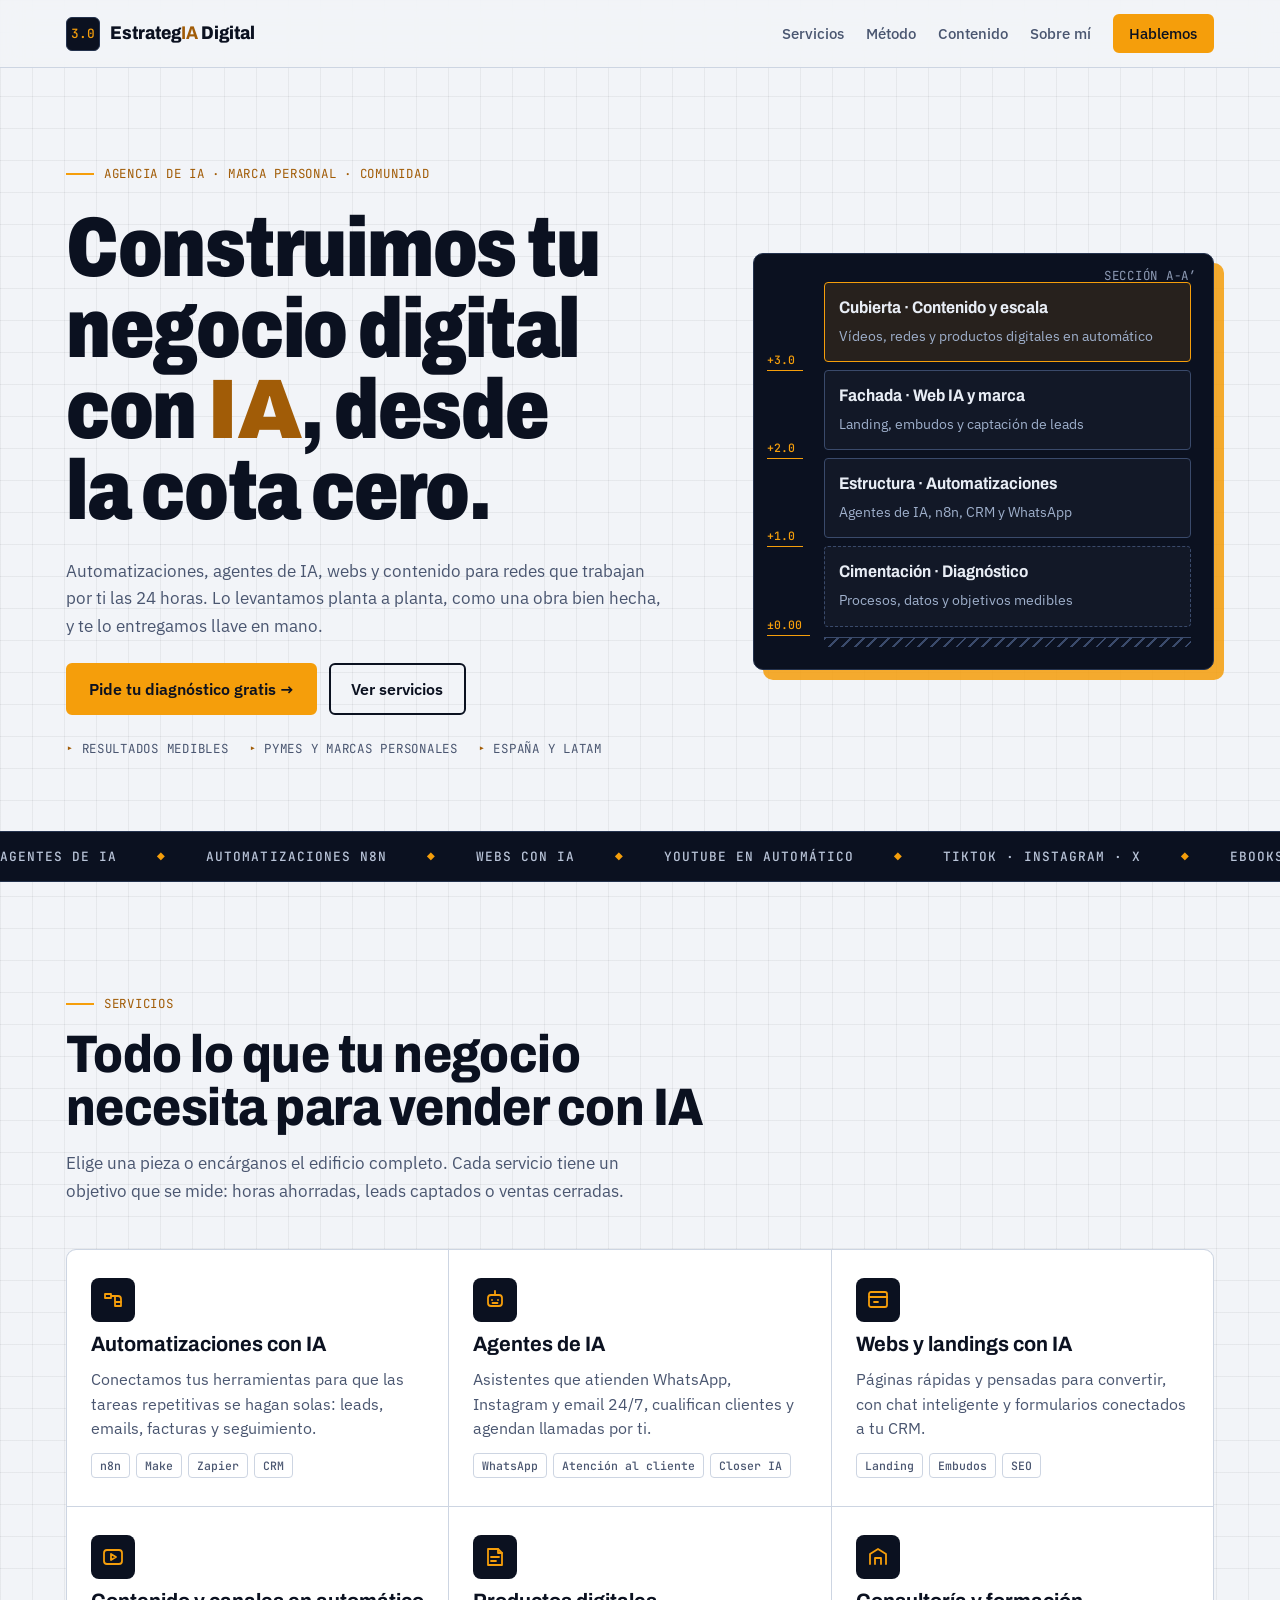
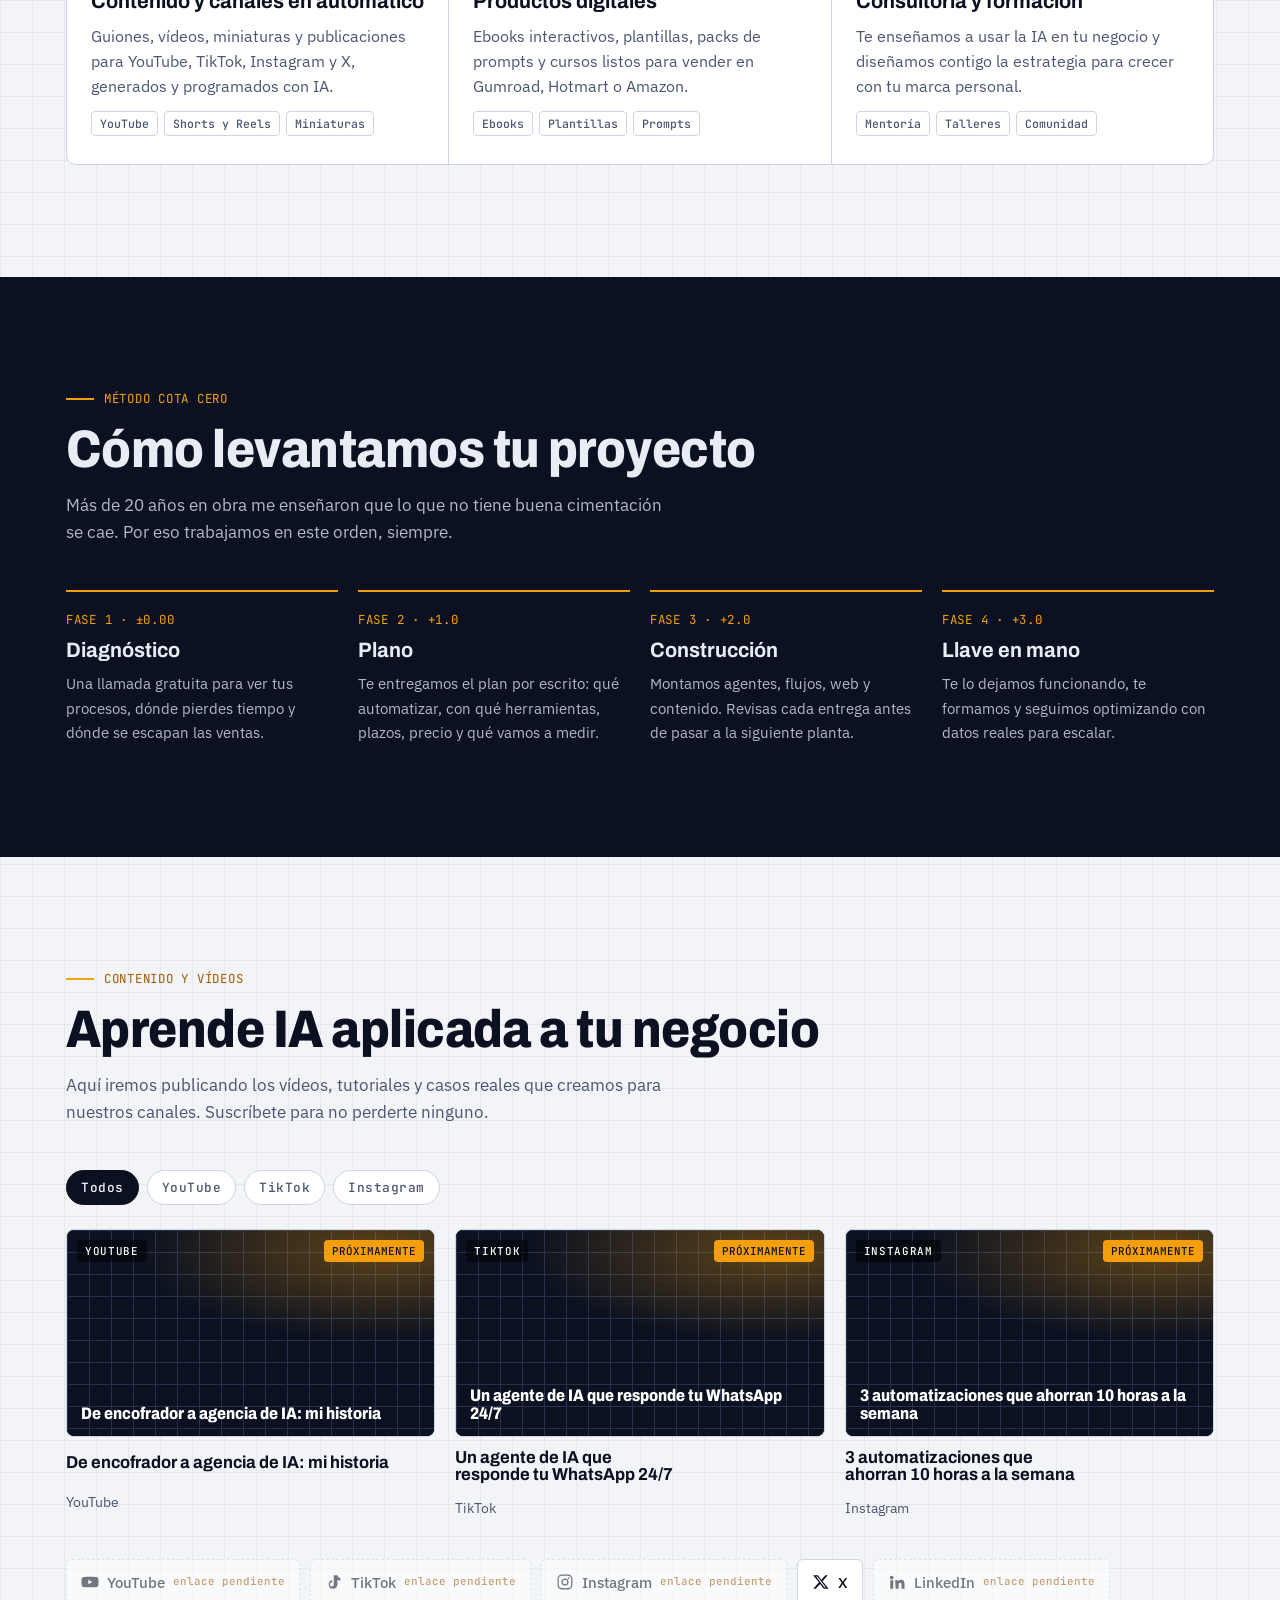
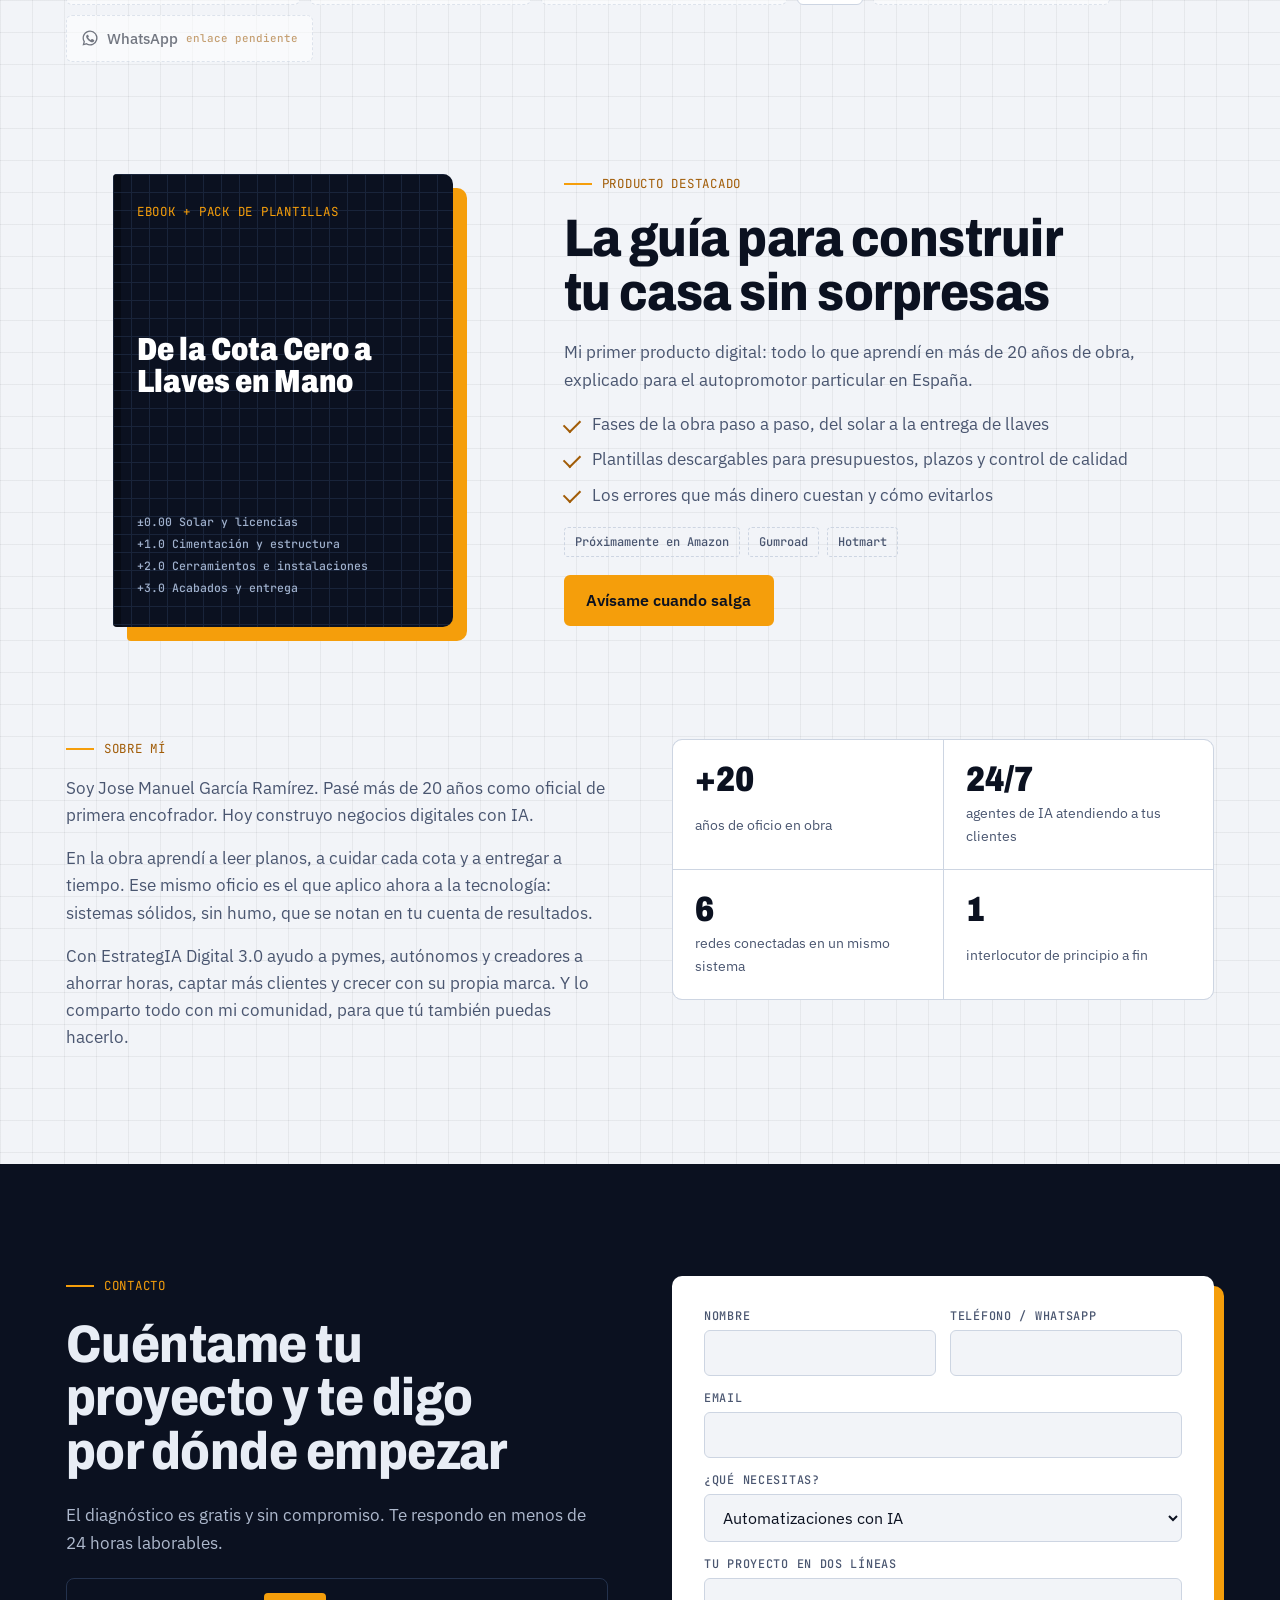
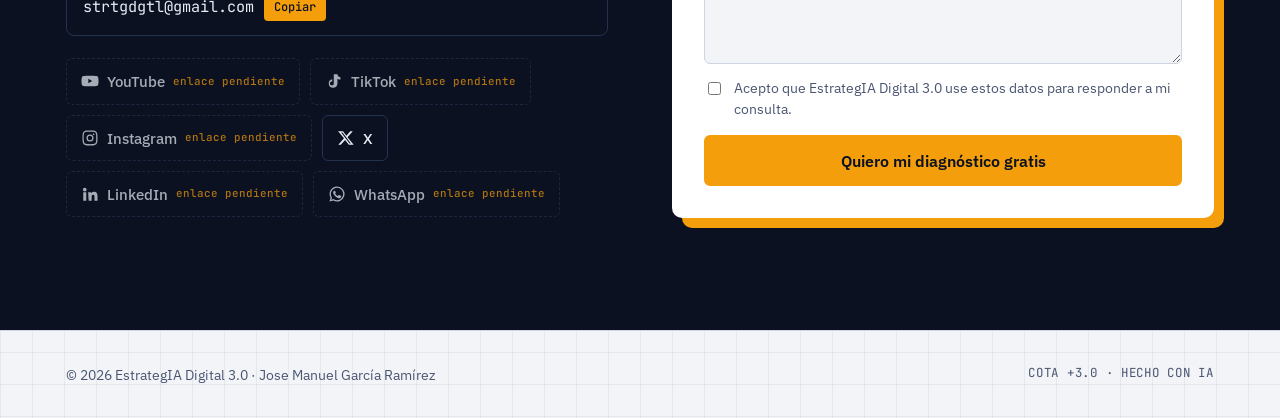
==== web/index.html @ 1a791ef5 "Landing pública de EstrategIA Digital 3.0 en web/ Sitio estático con servicios, método, vídeos (desd" ====
<!doctype html>
<html lang="es">
<head>
<meta charset="utf-8">
<meta name="viewport" content="width=device-width, initial-scale=1, viewport-fit=cover">
<title>EstrategIA Digital 3.0</title>
<meta name="claude:viewport-fit-sides" content="cover">
<meta name="description" content="Agencia de IA de Jose Manuel García Ramírez: automatizaciones, agentes de IA, webs, contenido para redes y productos digitales para pymes y marcas personales.">
<meta property="og:title" content="EstrategIA Digital 3.0 · Agencia de IA">
<meta property="og:description" content="Construimos tu negocio digital con IA, desde la cota cero hasta llave en mano.">
<meta property="og:type" content="website">
<link rel="preconnect" href="https://fonts.googleapis.com">
<link rel="preconnect" href="https://fonts.gstatic.com" crossorigin>
<link rel="stylesheet" href="https://fonts.googleapis.com/css2?family=Archivo:wdth,wght@62..125,400..900&family=IBM+Plex+Sans:wght@400;500;600&family=JetBrains+Mono:wght@400;500&display=swap">
<style>
/* Layout: plano técnico de obra. Cada sección es una planta del edificio digital, con cotas (±0.00 → +3.0) como hilo conductor. */
:root{
  --paper:#F2F4F8; --panel:#FFFFFF; --ink:#0B1120; --muted:#4A5670; --line:#CDD5E2;
  --grid:rgba(11,17,32,.055); --accent:#F59E0B; --accent-text:#A15C07; --on-accent:#0B1120;
  --navy:#0B1120; --on-navy:#E8EDF5; --navy-line:#24324D;
  --f-display:"Archivo","Arial Narrow",system-ui,sans-serif;
  --f-body:"IBM Plex Sans",system-ui,-apple-system,"Segoe UI",sans-serif;
  --f-mono:"JetBrains Mono",ui-monospace,"SFMono-Regular",Menlo,monospace;
  --gutter:max(16px, env(safe-area-inset-left, 0px));
  --gutter-r:max(16px, env(safe-area-inset-right, 0px));
}
@media (prefers-color-scheme: dark){:root:not([data-theme="light"]){
  --paper:#0B1120; --panel:#111A2E; --ink:#E8EDF5; --muted:#9AA6BC; --line:#22304A;
  --grid:rgba(232,237,245,.045); --accent:#F5A524; --accent-text:#FBBF24; --on-accent:#0B1120;
  --navy:#060A14; --on-navy:#E8EDF5; --navy-line:#1C2740; color-scheme:dark;
}}
:root[data-theme="dark"]{
  --paper:#0B1120; --panel:#111A2E; --ink:#E8EDF5; --muted:#9AA6BC; --line:#22304A;
  --grid:rgba(232,237,245,.045); --accent:#F5A524; --accent-text:#FBBF24; --on-accent:#0B1120;
  --navy:#060A14; --on-navy:#E8EDF5; --navy-line:#1C2740; color-scheme:dark;
}
*{box-sizing:border-box}
html{scroll-behavior:smooth}
body{margin:0;background:var(--paper);color:var(--ink);font:400 17px/1.6 var(--f-body);
  background-image:linear-gradient(var(--grid) 1px,transparent 1px),linear-gradient(90deg,var(--grid) 1px,transparent 1px);
  background-size:32px 32px;-webkit-font-smoothing:antialiased}
body::before{content:"";position:fixed;inset:0 0 auto;height:env(safe-area-inset-top,0px);z-index:60;background:var(--paper)}
a{color:inherit}
:focus-visible{outline:3px solid var(--accent);outline-offset:3px;border-radius:4px}
.wrap{max-width:1180px;margin:0 auto;padding-left:var(--gutter);padding-right:var(--gutter-r)}
.mono{font-family:var(--f-mono);font-size:.78rem;letter-spacing:.06em;text-transform:uppercase}
h1,h2,h3{font-family:var(--f-display);text-wrap:balance;margin:0;line-height:1.02}
h2{font-size:clamp(2rem,4.4vw,3.3rem);font-weight:800;font-stretch:88%;letter-spacing:-.01em}
h3{font-size:1.3rem;font-weight:700;font-stretch:95%}
p{margin:0}
.lead{color:var(--muted);max-width:60ch;font-size:1.08rem}

/* Botones */
.btn{display:inline-flex;align-items:center;gap:.6em;padding:.85em 1.3em;border-radius:6px;font:600 1rem var(--f-body);
  text-decoration:none;border:2px solid var(--ink);cursor:pointer;transition:transform .15s,box-shadow .15s;background:transparent;color:var(--ink)}
.btn:hover{transform:translate(-2px,-2px);box-shadow:4px 4px 0 var(--ink)}
.btn-primary{background:var(--accent);border-color:var(--accent);color:var(--on-accent)}
.btn-primary:hover{box-shadow:4px 4px 0 var(--ink)}

/* Cabecera */
header.top{position:sticky;top:env(safe-area-inset-top,0px);z-index:50;background:color-mix(in srgb,var(--paper) 88%,transparent);
  backdrop-filter:blur(10px);border-bottom:1px solid var(--line)}
.top .wrap{display:flex;align-items:center;justify-content:space-between;gap:16px;padding-block:14px}
.brand{display:flex;align-items:center;gap:10px;text-decoration:none;font-family:var(--f-display);font-weight:800;font-stretch:90%;font-size:1.15rem;white-space:nowrap}
.brand-mark{width:34px;height:34px;border-radius:6px;background:var(--navy);color:var(--accent);display:grid;place-items:center;font:500 .8rem var(--f-mono);border:1px solid var(--navy-line)}
.brand b{color:var(--accent-text)}
nav.menu{display:flex;gap:22px;align-items:center}
nav.menu a{text-decoration:none;font-weight:500;font-size:.95rem;color:var(--muted)}
nav.menu a:hover{color:var(--ink)}
nav.menu .btn{padding:.55em 1em;font-size:.92rem;color:var(--on-accent)}
@media (max-width:860px){nav.menu a:not(.btn){display:none}}
@media (max-width:420px){.brand span.full{display:none}}

/* Hero */
.hero{padding-block:clamp(48px,8vw,96px) clamp(40px,6vw,72px)}
.hero .wrap{display:grid;grid-template-columns:1.15fr .85fr;gap:clamp(32px,5vw,72px);align-items:center}
.hero-copy{min-width:0;display:grid;gap:24px}
.hero h1{font-size:clamp(2.6rem,6.6vw,5.4rem);font-weight:900;font-stretch:78%;letter-spacing:-.015em;line-height:.96}
.hero h1 em{font-style:normal;color:var(--accent-text);font-stretch:100%}
.hero .ctas{display:flex;flex-wrap:wrap;gap:12px}
.hero .proof{display:flex;flex-wrap:wrap;gap:8px 20px;color:var(--muted)}
.hero .proof span::before{content:"▸ ";color:var(--accent-text)}
@media (max-width:900px){.hero .wrap{grid-template-columns:1fr}}

/* Sección constructiva (visual del hero) */
.section-cut{position:relative;background:var(--navy);color:var(--on-navy);border-radius:10px;padding:28px 22px 22px 70px;
  border:1px solid var(--navy-line);box-shadow:10px 10px 0 color-mix(in srgb,var(--accent) 85%,transparent);min-width:0}
.section-cut .label{position:absolute;top:12px;right:16px;color:#8D9AB3}
.floors{display:flex;flex-direction:column-reverse;gap:8px;position:relative}
.floor{position:relative;border:1.5px solid #3A4A6B;border-radius:4px;padding:12px 14px;background:rgba(255,255,255,.03);
  animation:rise .7s cubic-bezier(.2,.8,.2,1) both}
.floor:nth-child(1){animation-delay:.05s}.floor:nth-child(2){animation-delay:.18s}.floor:nth-child(3){animation-delay:.31s}.floor:nth-child(4){animation-delay:.44s}
.floor strong{display:block;font-family:var(--f-display);font-stretch:90%;font-size:1.05rem}
.floor small{color:#9FB0CC;font-size:.85rem}
.floor .cota{position:absolute;left:-58px;bottom:-6px;font:500 .72rem var(--f-mono);color:var(--accent);white-space:nowrap}
.floor .cota::after{content:"";position:absolute;left:0;right:-8px;bottom:-4px;border-bottom:1px solid var(--accent)}
.floor.top{border-color:var(--accent);background:rgba(245,158,11,.12)}
.floor.base{border-style:dashed}
.ground{margin-top:10px;height:10px;background:repeating-linear-gradient(135deg,#3A4A6B 0 2px,transparent 2px 9px);border-top:1.5px solid #3A4A6B}
@keyframes rise{from{transform:translateY(14px)}to{transform:none}}

/* Franja */
.strip{background:var(--navy);color:var(--on-navy);border-block:1px solid var(--navy-line);overflow:hidden}
.strip .track{display:flex;gap:40px;padding-block:16px;white-space:nowrap;width:max-content;animation:slide 40s linear infinite}
.strip span{font:500 .8rem var(--f-mono);letter-spacing:.08em;text-transform:uppercase;color:#B9C4D8}
.strip span::after{content:"◆";margin-left:40px;color:var(--accent)}
@keyframes slide{to{transform:translateX(-50%)}}

/* Secciones */
section.block{padding-block:clamp(64px,9vw,112px)}
.head{display:grid;gap:14px;margin-bottom:44px}
.eyebrow{color:var(--accent-text);display:flex;align-items:center;gap:10px}
.eyebrow::before{content:"";width:28px;border-top:2px solid var(--accent)}

/* Servicios */
.services{display:grid;grid-template-columns:repeat(3,minmax(0,1fr));gap:1px;background:var(--line);border:1px solid var(--line);border-radius:10px;overflow:hidden}
.svc{background:var(--panel);padding:28px 24px;display:grid;gap:12px;align-content:start;min-width:0;transition:background .2s}
.svc:hover{background:color-mix(in srgb,var(--panel) 92%,var(--accent))}
.svc .ico{width:44px;height:44px;border-radius:8px;background:var(--navy);display:grid;place-items:center}
.svc .ico svg{width:24px;height:24px;stroke:var(--accent);fill:none;stroke-width:1.8;stroke-linecap:round;stroke-linejoin:round}
.svc p{color:var(--muted);font-size:.97rem}
.svc ul{margin:0;padding:0;list-style:none;display:flex;flex-wrap:wrap;gap:6px}
.svc li{font:500 .72rem var(--f-mono);padding:4px 8px;border:1px solid var(--line);border-radius:4px;color:var(--muted)}
@media (max-width:900px){.services{grid-template-columns:repeat(2,minmax(0,1fr))}}
@media (max-width:600px){.services{grid-template-columns:1fr}}

/* Método */
.method{background:var(--navy);color:var(--on-navy)}
.method .lead{color:#AEB9CD}
.method .eyebrow{color:var(--accent)}
.steps{display:grid;grid-template-columns:repeat(4,minmax(0,1fr));gap:20px;counter-reset:s}
.step{border-top:2px solid var(--accent);padding-top:18px;display:grid;gap:10px;min-width:0}
.step .mono{color:var(--accent)}
.step p{color:#AEB9CD;font-size:.96rem}
@media (max-width:900px){.steps{grid-template-columns:repeat(2,minmax(0,1fr))}}
@media (max-width:520px){.steps{grid-template-columns:1fr}}

/* Contenido / vídeos */
.filters{display:flex;flex-wrap:wrap;gap:8px;margin-bottom:24px}
.chip{font:500 .8rem var(--f-mono);letter-spacing:.04em;padding:8px 14px;border-radius:999px;border:1px solid var(--line);background:var(--panel);color:var(--muted);cursor:pointer}
.chip[aria-pressed="true"]{background:var(--ink);color:var(--paper);border-color:var(--ink)}
.videos{display:grid;grid-template-columns:repeat(3,minmax(0,1fr));gap:20px}
.video{display:grid;gap:12px;text-decoration:none;min-width:0}
.thumb{position:relative;aspect-ratio:16/9;max-width:100%;border-radius:8px;overflow:hidden;background:var(--navy);border:1px solid var(--line)}
.thumb.vertical{aspect-ratio:16/9}
.thumb img{width:100%;height:100%;object-fit:cover;display:block}
.thumb .art{position:absolute;inset:0;background:
  radial-gradient(120% 80% at 85% 10%,rgba(245,158,11,.35),transparent 55%),
  linear-gradient(var(--navy-line) 1px,transparent 1px) 0 0/22px 22px,
  linear-gradient(90deg,var(--navy-line) 1px,transparent 1px) 0 0/22px 22px,#0B1120}
.thumb .t{position:absolute;left:14px;right:14px;bottom:12px;color:#fff;font:800 1.05rem/1.1 var(--f-display);font-stretch:85%}
.thumb .plat{position:absolute;top:10px;left:10px;font:500 .68rem var(--f-mono);letter-spacing:.06em;text-transform:uppercase;background:rgba(0,0,0,.55);color:#fff;padding:4px 8px;border-radius:4px}
.thumb .state{position:absolute;top:10px;right:10px;font:500 .68rem var(--f-mono);text-transform:uppercase;background:var(--accent);color:#0B1120;padding:4px 8px;border-radius:4px}
.thumb .play{position:absolute;top:50%;left:50%;width:52px;height:52px;margin:-26px 0 0 -26px;border-radius:50%;background:rgba(245,158,11,.92);display:grid;place-items:center;transition:transform .2s}
.thumb .play::after{content:"";border-left:16px solid #0B1120;border-top:10px solid transparent;border-bottom:10px solid transparent;margin-left:4px}
.video:hover .play{transform:scale(1.1)}
.video .meta{color:var(--muted);font-size:.9rem}
.video h3{font-size:1.08rem}
.channels{margin-top:40px;display:flex;flex-wrap:wrap;gap:10px}
@media (max-width:900px){.videos{grid-template-columns:repeat(2,minmax(0,1fr))}}
@media (max-width:560px){.videos{grid-template-columns:1fr}}

/* Redes */
.social{display:inline-flex;align-items:center;gap:8px;padding:10px 14px;border-radius:6px;border:1px solid var(--line);background:var(--panel);text-decoration:none;font-weight:500;font-size:.95rem}
.social svg{width:18px;height:18px;fill:currentColor}
.social:hover{border-color:var(--ink)}
.social.pending{opacity:.55;border-style:dashed}
.contact .social{background:transparent;border-color:var(--navy-line);color:var(--on-navy)}
.contact .social:hover{border-color:var(--accent)}
.contact .social.pending{opacity:.7}
.contact .social.pending small{color:var(--accent)}
.social.pending small{font-family:var(--f-mono);font-size:.68rem;color:var(--accent-text)}

/* Producto */
.product{display:grid;grid-template-columns:.8fr 1.2fr;gap:clamp(28px,5vw,64px);align-items:center}
.cover{aspect-ratio:3/4;max-width:340px;width:100%;justify-self:center;border-radius:4px 10px 10px 4px;background:var(--navy);color:#fff;padding:28px 24px;
  display:flex;flex-direction:column;justify-content:space-between;box-shadow:inset 8px 0 0 rgba(0,0,0,.35),14px 14px 0 var(--accent);position:relative;overflow:hidden}
.cover::before{content:"";position:absolute;inset:0;background:linear-gradient(#24324D 1px,transparent 1px) 0 0/18px 18px,linear-gradient(90deg,#24324D 1px,transparent 1px) 0 0/18px 18px;opacity:.6}
.cover>*{position:relative}
.cover .mono{color:var(--accent)}
.cover strong{font:900 2rem/1 var(--f-display);font-stretch:80%}
.cover .levels{font:500 .72rem/1.9 var(--f-mono);color:#9FB0CC}
.product-copy{display:grid;gap:18px;min-width:0}
.checks{margin:0;padding:0;list-style:none;display:grid;gap:8px}
.checks li{padding-left:28px;position:relative;color:var(--muted)}
.checks li::before{content:"";position:absolute;left:0;top:.45em;width:14px;height:8px;border-left:2px solid var(--accent-text);border-bottom:2px solid var(--accent-text);transform:rotate(-45deg)}
.stores{display:flex;flex-wrap:wrap;gap:8px}
.stores span{font:500 .75rem var(--f-mono);padding:6px 10px;border:1px dashed var(--line);border-radius:4px;color:var(--muted)}
@media (max-width:800px){.product{grid-template-columns:1fr}}

/* Sobre Jose */
.about{display:grid;grid-template-columns:1fr 1fr;gap:clamp(28px,5vw,64px);align-items:start}
.about .story{display:grid;gap:16px;color:var(--muted);min-width:0}
.about .story p:first-child{color:var(--ink);font:700 1.5rem/1.3 var(--f-display);font-stretch:92%}
.facts{display:grid;grid-template-columns:repeat(2,minmax(0,1fr));gap:1px;background:var(--line);border:1px solid var(--line);border-radius:10px;overflow:hidden}
.fact{background:var(--panel);padding:22px;display:grid;gap:4px}
.fact b{font:900 2.2rem/1 var(--f-display);font-stretch:80%;font-variant-numeric:tabular-nums}
.fact span{color:var(--muted);font-size:.9rem}
@media (max-width:800px){.about{grid-template-columns:1fr}}

/* Contacto */
.contact{background:var(--navy);color:var(--on-navy)}
.contact .wrap{display:grid;grid-template-columns:1fr 1fr;gap:clamp(28px,5vw,64px)}
.contact .lead{color:#AEB9CD}
.contact .eyebrow{color:var(--accent)}
.contact-info{display:grid;gap:22px;align-content:start;min-width:0}
.mailrow{display:flex;flex-wrap:wrap;align-items:center;gap:10px;padding:14px 16px;border:1px solid var(--navy-line);border-radius:8px;font-family:var(--f-mono);font-size:.95rem;user-select:all;word-break:break-all}
.mailrow button{user-select:none;font:500 .75rem var(--f-mono);background:var(--accent);color:#0B1120;border:0;border-radius:4px;padding:6px 10px;cursor:pointer}
form.lead-form{background:var(--panel);color:var(--ink);border-radius:10px;padding:clamp(20px,3vw,32px);display:grid;gap:14px;min-width:0;box-shadow:10px 10px 0 var(--accent)}
.field{display:grid;gap:6px}
.field label{font:500 .74rem var(--f-mono);letter-spacing:.06em;text-transform:uppercase;color:var(--muted)}
.field input,.field select,.field textarea{font:400 1rem var(--f-body);padding:12px 14px;border-radius:6px;border:1.5px solid var(--line);background:var(--paper);color:var(--ink);width:100%}
.field input:focus,.field select:focus,.field textarea:focus{outline:none;border-color:var(--accent)}
.row2{display:grid;grid-template-columns:1fr 1fr;gap:14px}
.consent{display:flex;gap:10px;align-items:flex-start;font-size:.85rem;color:var(--muted)}
.consent input{margin-top:4px;accent-color:var(--accent)}
.form-msg{font-size:.92rem;padding:12px 14px;border-radius:6px;background:color-mix(in srgb,var(--accent) 16%,var(--panel));border:1px solid var(--accent)}
@media (max-width:860px){.contact .wrap{grid-template-columns:1fr}}
@media (max-width:480px){.row2{grid-template-columns:1fr}}

footer{border-top:1px solid var(--line);padding-block:32px}
footer .wrap{display:flex;flex-wrap:wrap;justify-content:space-between;gap:16px;color:var(--muted);font-size:.9rem}

@media (prefers-reduced-motion:reduce){*{animation:none!important;transition:none!important}html{scroll-behavior:auto}}
</style>
</head>
<body>

<header class="top">
  <div class="wrap">
    <a class="brand" href="#inicio" aria-label="EstrategIA Digital 3.0, inicio">
      <span class="brand-mark">3.0</span>
      <span><span class="full">Estrateg</span><b class="full">IA</b><span class="full"> Digital</span></span>
    </a>
    <nav class="menu" aria-label="Principal">
      <a href="#servicios">Servicios</a>
      <a href="#metodo">Método</a>
      <a href="#contenido">Contenido</a>
      <a href="#sobre-mi">Sobre mí</a>
      <a class="btn btn-primary" href="#contacto">Hablemos</a>
    </nav>
  </div>
</header>

<main id="inicio">
  <section class="hero">
    <div class="wrap">
      <div class="hero-copy">
        <span class="mono eyebrow">Agencia de IA · Marca personal · Comunidad</span>
        <h1>Construimos tu negocio digital con <em>IA</em>, desde la cota cero.</h1>
        <p class="lead">Automatizaciones, agentes de IA, webs y contenido para redes que trabajan por ti las 24 horas. Lo levantamos planta a planta, como una obra bien hecha, y te lo entregamos llave en mano.</p>
        <div class="ctas">
          <a class="btn btn-primary" href="#contacto">Pide tu diagnóstico gratis →</a>
          <a class="btn" href="#servicios">Ver servicios</a>
        </div>
        <div class="proof mono">
          <span>Resultados medibles</span><span>Pymes y marcas personales</span><span>España y LATAM</span>
        </div>
      </div>

      <div class="section-cut" aria-label="Sección constructiva de un negocio digital">
        <span class="mono label">Sección A-A′</span>
        <div class="floors">
          <div class="floor base"><span class="cota">±0.00</span><strong>Cimentación · Diagnóstico</strong><small>Procesos, datos y objetivos medibles</small></div>
          <div class="floor"><span class="cota">+1.0</span><strong>Estructura · Automatizaciones</strong><small>Agentes de IA, n8n, CRM y WhatsApp</small></div>
          <div class="floor"><span class="cota">+2.0</span><strong>Fachada · Web IA y marca</strong><small>Landing, embudos y captación de leads</small></div>
          <div class="floor top"><span class="cota">+3.0</span><strong>Cubierta · Contenido y escala</strong><small>Vídeos, redes y productos digitales en automático</small></div>
        </div>
        <div class="ground" aria-hidden="true"></div>
      </div>
    </div>
  </section>

  <div class="strip" aria-hidden="true">
    <div class="track">
      <span>Agentes de IA</span><span>Automatizaciones n8n</span><span>Webs con IA</span><span>YouTube en automático</span><span>TikTok · Instagram · X</span><span>Ebooks y plantillas</span><span>Prompts</span><span>Consultoría</span>
      <span>Agentes de IA</span><span>Automatizaciones n8n</span><span>Webs con IA</span><span>YouTube en automático</span><span>TikTok · Instagram · X</span><span>Ebooks y plantillas</span><span>Prompts</span><span>Consultoría</span>
    </div>
  </div>

  <section class="block" id="servicios">
    <div class="wrap">
      <div class="head">
        <span class="mono eyebrow">Servicios</span>
        <h2>Todo lo que tu negocio necesita para vender con IA</h2>
        <p class="lead">Elige una pieza o encárganos el edificio completo. Cada servicio tiene un objetivo que se mide: horas ahorradas, leads captados o ventas cerradas.</p>
      </div>
      <div class="services">
        <article class="svc">
          <div class="ico"><svg viewBox="0 0 24 24"><path d="M4 6h6v4H4zM14 14h6v4h-6zM10 8h4v8"/><path d="M14 8h3a3 3 0 0 1 3 3v3"/></svg></div>
          <h3>Automatizaciones con IA</h3>
          <p>Conectamos tus herramientas para que las tareas repetitivas se hagan solas: leads, emails, facturas y seguimiento.</p>
          <ul><li>n8n</li><li>Make</li><li>Zapier</li><li>CRM</li></ul>
        </article>
        <article class="svc">
          <div class="ico"><svg viewBox="0 0 24 24"><rect x="5" y="7" width="14" height="11" rx="3"/><path d="M12 3v4M9 12h.01M15 12h.01M9.5 15h5"/></svg></div>
          <h3>Agentes de IA</h3>
          <p>Asistentes que atienden WhatsApp, Instagram y email 24/7, cualifican clientes y agendan llamadas por ti.</p>
          <ul><li>WhatsApp</li><li>Atención al cliente</li><li>Closer IA</li></ul>
        </article>
        <article class="svc">
          <div class="ico"><svg viewBox="0 0 24 24"><rect x="3" y="4" width="18" height="15" rx="2"/><path d="M3 9h18M8 14h4"/></svg></div>
          <h3>Webs y landings con IA</h3>
          <p>Páginas rápidas y pensadas para convertir, con chat inteligente y formularios conectados a tu CRM.</p>
          <ul><li>Landing</li><li>Embudos</li><li>SEO</li></ul>
        </article>
        <article class="svc">
          <div class="ico"><svg viewBox="0 0 24 24"><rect x="3" y="5" width="18" height="14" rx="3"/><path d="m10 9 5 3-5 3z"/></svg></div>
          <h3>Contenido y canales en automático</h3>
          <p>Guiones, vídeos, miniaturas y publicaciones para YouTube, TikTok, Instagram y X, generados y programados con IA.</p>
          <ul><li>YouTube</li><li>Shorts y Reels</li><li>Miniaturas</li></ul>
        </article>
        <article class="svc">
          <div class="ico"><svg viewBox="0 0 24 24"><path d="M5 4h10l4 4v12H5z"/><path d="M15 4v4h4M8 12h8M8 16h5"/></svg></div>
          <h3>Productos digitales</h3>
          <p>Ebooks interactivos, plantillas, packs de prompts y cursos listos para vender en Gumroad, Hotmart o Amazon.</p>
          <ul><li>Ebooks</li><li>Plantillas</li><li>Prompts</li></ul>
        </article>
        <article class="svc">
          <div class="ico"><svg viewBox="0 0 24 24"><path d="M4 19V9l8-5 8 5v10"/><path d="M9 19v-6h6v6"/></svg></div>
          <h3>Consultoría y formación</h3>
          <p>Te enseñamos a usar la IA en tu negocio y diseñamos contigo la estrategia para crecer con tu marca personal.</p>
          <ul><li>Mentoría</li><li>Talleres</li><li>Comunidad</li></ul>
        </article>
      </div>
    </div>
  </section>

  <section class="block method" id="metodo">
    <div class="wrap">
      <div class="head">
        <span class="mono eyebrow">Método cota cero</span>
        <h2>Cómo levantamos tu proyecto</h2>
        <p class="lead">Más de 20 años en obra me enseñaron que lo que no tiene buena cimentación se cae. Por eso trabajamos en este orden, siempre.</p>
      </div>
      <div class="steps">
        <div class="step"><span class="mono">Fase 1 · ±0.00</span><h3>Diagnóstico</h3><p>Una llamada gratuita para ver tus procesos, dónde pierdes tiempo y dónde se escapan las ventas.</p></div>
        <div class="step"><span class="mono">Fase 2 · +1.0</span><h3>Plano</h3><p>Te entregamos el plan por escrito: qué automatizar, con qué herramientas, plazos, precio y qué vamos a medir.</p></div>
        <div class="step"><span class="mono">Fase 3 · +2.0</span><h3>Construcción</h3><p>Montamos agentes, flujos, web y contenido. Revisas cada entrega antes de pasar a la siguiente planta.</p></div>
        <div class="step"><span class="mono">Fase 4 · +3.0</span><h3>Llave en mano</h3><p>Te lo dejamos funcionando, te formamos y seguimos optimizando con datos reales para escalar.</p></div>
      </div>
    </div>
  </section>

  <section class="block" id="contenido">
    <div class="wrap">
      <div class="head">
        <span class="mono eyebrow">Contenido y vídeos</span>
        <h2>Aprende IA aplicada a tu negocio</h2>
        <p class="lead">Aquí iremos publicando los vídeos, tutoriales y casos reales que creamos para nuestros canales. Suscríbete para no perderte ninguno.</p>
      </div>
      <div class="filters" role="group" aria-label="Filtrar por plataforma" id="filters"></div>
      <div class="videos" id="videos"></div>
      <div class="channels" id="channels"></div>
    </div>
  </section>

  <section class="block" id="productos" style="padding-top:0">
    <div class="wrap product">
      <div class="cover" aria-hidden="true">
        <span class="mono">Ebook + pack de plantillas</span>
        <strong>De la Cota Cero a Llaves en Mano</strong>
        <span class="levels">±0.00 Solar y licencias<br>+1.0 Cimentación y estructura<br>+2.0 Cerramientos e instalaciones<br>+3.0 Acabados y entrega</span>
      </div>
      <div class="product-copy">
        <span class="mono eyebrow">Producto destacado</span>
        <h2>La guía para construir tu casa sin sorpresas</h2>
        <p class="lead">Mi primer producto digital: todo lo que aprendí en más de 20 años de obra, explicado para el autopromotor particular en España.</p>
        <ul class="checks">
          <li>Fases de la obra paso a paso, del solar a la entrega de llaves</li>
          <li>Plantillas descargables para presupuestos, plazos y control de calidad</li>
          <li>Los errores que más dinero cuestan y cómo evitarlos</li>
        </ul>
        <div class="stores"><span>Próximamente en Amazon</span><span>Gumroad</span><span>Hotmart</span></div>
        <div><a class="btn btn-primary" href="#contacto" data-interes="Ebook De la Cota Cero a Llaves en Mano">Avísame cuando salga</a></div>
      </div>
    </div>
  </section>

  <section class="block" id="sobre-mi" style="padding-top:0">
    <div class="wrap about">
      <div class="story">
        <span class="mono eyebrow">Sobre mí</span>
        <p>Soy Jose Manuel García Ramírez. Pasé más de 20 años como oficial de primera encofrador. Hoy construyo negocios digitales con IA.</p>
        <p>En la obra aprendí a leer planos, a cuidar cada cota y a entregar a tiempo. Ese mismo oficio es el que aplico ahora a la tecnología: sistemas sólidos, sin humo, que se notan en tu cuenta de resultados.</p>
        <p>Con EstrategIA Digital 3.0 ayudo a pymes, autónomos y creadores a ahorrar horas, captar más clientes y crecer con su propia marca. Y lo comparto todo con mi comunidad, para que tú también puedas hacerlo.</p>
      </div>
      <div class="facts">
        <div class="fact"><b>+20</b><span>años de oficio en obra</span></div>
        <div class="fact"><b>24/7</b><span>agentes de IA atendiendo a tus clientes</span></div>
        <div class="fact"><b>6</b><span>redes conectadas en un mismo sistema</span></div>
        <div class="fact"><b>1</b><span>interlocutor de principio a fin</span></div>
      </div>
    </div>
  </section>

  <section class="block contact" id="contacto">
    <div class="wrap">
      <div class="contact-info">
        <span class="mono eyebrow">Contacto</span>
        <h2>Cuéntame tu proyecto y te digo por dónde empezar</h2>
        <p class="lead">El diagnóstico es gratis y sin compromiso. Te respondo en menos de 24 horas laborables.</p>
        <div class="mailrow"><span id="mail-text"></span><button type="button" id="copy-mail">Copiar</button></div>
        <div class="channels" id="contact-social" style="margin-top:0"></div>
      </div>
      <form class="lead-form" id="lead-form" novalidate>
        <div class="row2">
          <div class="field"><label for="f-nombre">Nombre</label><input id="f-nombre" name="nombre" autocomplete="name" required></div>
          <div class="field"><label for="f-tel">Teléfono / WhatsApp</label><input id="f-tel" name="telefono" type="tel" autocomplete="tel"></div>
        </div>
        <div class="field"><label for="f-email">Email</label><input id="f-email" name="email" type="email" autocomplete="email" required></div>
        <div class="field"><label for="f-servicio">¿Qué necesitas?</label>
          <select id="f-servicio" name="servicio">
            <option>Automatizaciones con IA</option>
            <option>Agente de IA (WhatsApp, Instagram, web)</option>
            <option>Web o landing con IA</option>
            <option>Contenido y redes en automático</option>
            <option>Productos digitales</option>
            <option>Consultoría y formación</option>
            <option>Ebook De la Cota Cero a Llaves en Mano</option>
            <option>Aún no lo sé, quiero el diagnóstico</option>
          </select>
        </div>
        <div class="field"><label for="f-msg">Tu proyecto en dos líneas</label><textarea id="f-msg" name="mensaje" rows="3"></textarea></div>
        <label class="consent"><input type="checkbox" id="f-ok" required> Acepto que EstrategIA Digital 3.0 use estos datos para responder a mi consulta.</label>
        <button class="btn btn-primary" type="submit" style="justify-content:center">Quiero mi diagnóstico gratis</button>
        <div class="form-msg" id="form-msg" role="status" hidden></div>
      </form>
    </div>
  </section>
</main>

<footer>
  <div class="wrap">
    <span>© <span id="year">2026</span> EstrategIA Digital 3.0 · Jose Manuel García Ramírez</span>
    <span class="mono">Cota +3.0 · Hecho con IA</span>
  </div>
</footer>

<script>
/* ============================================================
   CONFIGURACIÓN: edita solo este bloque para actualizar la web.
   - Redes: pon la URL completa. Si está vacía sale como "pendiente".
   - Vídeos: añade objetos a la lista (o publica contenido.json
     junto a esta página y se cargará solo).
   - formEndpoint: URL que recibe el formulario (webhook de n8n,
     Formspree...). Vacío = el formulario no envía nada.
   ============================================================ */
const CONFIG = {
  email: "strtgdgtl@gmail.com",
  formEndpoint: "",
  redes: {
    youtube:   "",
    tiktok:    "",
    instagram: "",
    x:         "https://x.com/2279Jmgarcia",
    linkedin:  "",
    whatsapp:  ""
  },
  videos: [
    { titulo: "De encofrador a agencia de IA: mi historia", plataforma: "youtube", url: "", duracion: "", estado: "Próximamente" },
    { titulo: "Un agente de IA que responde tu WhatsApp 24/7", plataforma: "tiktok", url: "", duracion: "", estado: "Próximamente" },
    { titulo: "3 automatizaciones que ahorran 10 horas a la semana", plataforma: "instagram", url: "", duracion: "", estado: "Próximamente" }
  ]
};

const ICONS = {
  youtube: '<path d="M23 7.5a3 3 0 0 0-2.1-2.1C19 5 12 5 12 5s-7 0-8.9.4A3 3 0 0 0 1 7.5 31 31 0 0 0 .6 12 31 31 0 0 0 1 16.5a3 3 0 0 0 2.1 2.1C5 19 12 19 12 19s7 0 8.9-.4a3 3 0 0 0 2.1-2.1c.3-1.5.4-3 .4-4.5s-.1-3-.4-4.5zM9.8 15V9l5.2 3z"/>',
  tiktok: '<path d="M16.6 3c.3 2.3 1.7 3.8 4 4v3.1a7.3 7.3 0 0 1-4-1.2v6.3c0 3.7-2.8 5.8-5.9 5.8a5.8 5.8 0 0 1-1-11.5v3.2a2.6 2.6 0 1 0 2 2.5V3z"/>',
  instagram: '<path d="M12 7.3a4.7 4.7 0 1 0 0 9.4 4.7 4.7 0 0 0 0-9.4zm0 7.7a3 3 0 1 1 0-6 3 3 0 0 1 0 6zm6-7.9a1.1 1.1 0 1 1-2.2 0 1.1 1.1 0 0 1 2.2 0zM12 3.6c2.7 0 3 0 4.1.1 2.7.1 4 1.4 4.1 4.1.1 1.1.1 1.4.1 4.1s0 3-.1 4.1c-.1 2.7-1.4 4-4.1 4.1-1.1.1-1.4.1-4.1.1s-3 0-4.1-.1c-2.7-.1-4-1.4-4.1-4.1C3.7 15 3.6 14.7 3.6 12s0-3 .1-4.1c.1-2.7 1.4-4 4.1-4.1 1.1-.1 1.4-.2 4.2-.2zM12 2c-2.7 0-3.1 0-4.1.1C4.2 2.2 2.2 4.2 2.1 7.9 2 8.9 2 9.3 2 12s0 3.1.1 4.1c.1 3.7 2.1 5.7 5.8 5.8 1 .1 1.4.1 4.1.1s3.1 0 4.1-.1c3.7-.1 5.7-2.1 5.8-5.8.1-1 .1-1.4.1-4.1s0-3.1-.1-4.1c-.1-3.7-2.1-5.7-5.8-5.8C15.1 2 14.7 2 12 2z"/>',
  x: '<path d="M17.8 3h3.2l-7 8 8.2 10h-6.4l-5-6.5L5 21H1.8l7.5-8.6L1.5 3H8l4.5 6zm-1.1 16.2h1.8L7.4 4.7H5.5z"/>',
  linkedin: '<path d="M4.98 3.5a2.5 2.5 0 1 1 0 5 2.5 2.5 0 0 1 0-5zM3 9.5h4V21H3zM9.5 9.5h3.8v1.6h.1c.5-1 1.8-2 3.8-2 4 0 4.8 2.6 4.8 6V21h-4v-5.2c0-1.3 0-2.9-1.8-2.9s-2 1.4-2 2.8V21h-4z"/>',
  whatsapp: '<path d="M12 2a10 10 0 0 0-8.6 15l-1.4 5 5.1-1.3A10 10 0 1 0 12 2zm0 18.2a8.2 8.2 0 0 1-4.2-1.2l-.3-.2-3 .8.8-2.9-.2-.3A8.2 8.2 0 1 1 12 20.2zm4.5-6.1c-.2-.1-1.5-.7-1.7-.8s-.4-.1-.6.1l-.8 1c-.1.2-.3.2-.5.1a6.7 6.7 0 0 1-3.3-2.9c-.3-.4.3-.4.8-1.3.1-.2 0-.3 0-.4l-.8-1.8c-.2-.5-.4-.4-.6-.4h-.5a1 1 0 0 0-.7.3 3 3 0 0 0-.9 2.2 5.2 5.2 0 0 0 1.1 2.7 11.8 11.8 0 0 0 4.5 4c1.7.7 2.3.8 3.2.6a2.7 2.7 0 0 0 1.8-1.2 2.2 2.2 0 0 0 .1-1.3c0-.1-.2-.2-.4-.3z"/>'
};
const NAMES = { youtube:"YouTube", tiktok:"TikTok", instagram:"Instagram", x:"X", linkedin:"LinkedIn", whatsapp:"WhatsApp" };
const esc = s => String(s ?? "").replace(/[&<>"']/g, c => ({"&":"&amp;","<":"&lt;",">":"&gt;",'"':"&quot;","'":"&#39;"}[c]));
const svg = k => `<svg viewBox="0 0 24 24" aria-hidden="true">${ICONS[k] || ""}</svg>`;

function renderSocial(el){
  el.innerHTML = Object.entries(CONFIG.redes).map(([k, url]) => url
    ? `<a class="social" href="${esc(url)}" target="_blank" rel="noopener">${svg(k)}${NAMES[k]}</a>`
    : `<span class="social pending" title="Añade el enlace en CONFIG.redes.${k}">${svg(k)}${NAMES[k]} <small>enlace pendiente</small></span>`
  ).join("");
}

let videos = CONFIG.videos, filtro = "todos";
function renderVideos(){
  const plats = ["todos", ...new Set(videos.map(v => v.plataforma))];
  document.getElementById("filters").innerHTML = plats.map(p =>
    `<button type="button" class="chip" aria-pressed="${p === filtro}" data-p="${esc(p)}">${p === "todos" ? "Todos" : esc(NAMES[p] || p)}</button>`).join("");
  const list = videos.filter(v => filtro === "todos" || v.plataforma === filtro);
  document.getElementById("videos").innerHTML = list.map(v => {
    const tag = v.url ? "a" : "div";
    const href = v.url ? ` href="${esc(v.url)}" target="_blank" rel="noopener"` : "";
    const img = v.miniatura ? `<img src="${esc(v.miniatura)}" alt="" loading="lazy">` : `<div class="art"></div><span class="t">${esc(v.titulo)}</span>`;
    const meta = [NAMES[v.plataforma] || v.plataforma, v.duracion, v.fecha].filter(Boolean).join(" · ");
    return `<${tag} class="video"${href}>
      <div class="thumb">${img}<span class="plat">${esc(NAMES[v.plataforma] || v.plataforma)}</span>${v.estado ? `<span class="state">${esc(v.estado)}</span>` : ""}${v.url ? '<span class="play"></span>' : ""}</div>
      <h3>${esc(v.titulo)}</h3><span class="meta">${esc(meta)}</span></${tag}>`;
  }).join("");
}
document.getElementById("filters").addEventListener("click", e => {
  const b = e.target.closest("[data-p]"); if (!b) return;
  filtro = b.dataset.p; renderVideos();
});

/* Si existe contenido.json junto a la página (lo puede actualizar n8n), sustituye la lista de vídeos. */
fetch("contenido.json", { cache: "no-store" })
  .then(r => r.ok ? r.json() : null)
  .then(d => { if (d && Array.isArray(d.videos) && d.videos.length) { videos = d.videos; renderVideos(); } })
  .catch(() => {});

renderSocial(document.getElementById("channels"));
renderSocial(document.getElementById("contact-social"));
renderVideos();
document.getElementById("mail-text").textContent = CONFIG.email;
document.getElementById("year").textContent = new Date().getFullYear();

document.getElementById("copy-mail").addEventListener("click", e => {
  const btn = e.currentTarget;
  navigator.clipboard.writeText(CONFIG.email).then(() => { btn.textContent = "Copiado"; })
    .catch(() => { const r = document.createRange(); r.selectNodeContents(document.getElementById("mail-text"));
      const s = getSelection(); s.removeAllRanges(); s.addRange(r); btn.textContent = "Seleccionado"; });
  setTimeout(() => { btn.textContent = "Copiar"; }, 2000);
});

document.querySelectorAll("[data-interes]").forEach(a => a.addEventListener("click", () => {
  document.getElementById("f-servicio").value = a.dataset.interes;
}));

document.getElementById("lead-form").addEventListener("submit", async e => {
  e.preventDefault();
  const f = e.currentTarget, msg = document.getElementById("form-msg");
  const show = t => { msg.textContent = t; msg.hidden = false; };
  const nombre = f.nombre.value.trim(), email = f.email.value.trim();
  if (!nombre) return show("Escribe tu nombre para saber cómo dirigirnos a ti."), f.nombre.focus();
  if (!/^[^\s@]+@[^\s@]+\.[^\s@]+$/.test(email)) return show("Revisa el email: parece que le falta algo (por ejemplo, la @)."), f.email.focus();
  if (!f.querySelector("#f-ok").checked) return show("Marca la casilla de aceptación para poder responderte.");
  const datos = Object.fromEntries(new FormData(f)); datos.origen = "landing"; datos.fecha = new Date().toISOString();
  if (!CONFIG.formEndpoint) return show(`El formulario aún no está conectado. Mientras tanto, escríbenos a ${CONFIG.email} y te respondemos en menos de 24 horas.`);
  try {
    const r = await fetch(CONFIG.formEndpoint, { method: "POST", headers: { "Content-Type": "application/json" }, body: JSON.stringify(datos) });
    if (!r.ok) throw new Error(r.status);
    f.reset(); show(`Gracias, ${nombre}. Hemos recibido tu proyecto y te escribimos en menos de 24 horas.`);
  } catch { show(`No se ha podido enviar ahora mismo. Escríbenos a ${CONFIG.email} y te respondemos igualmente.`); }
});
</script>
</body>
</html>
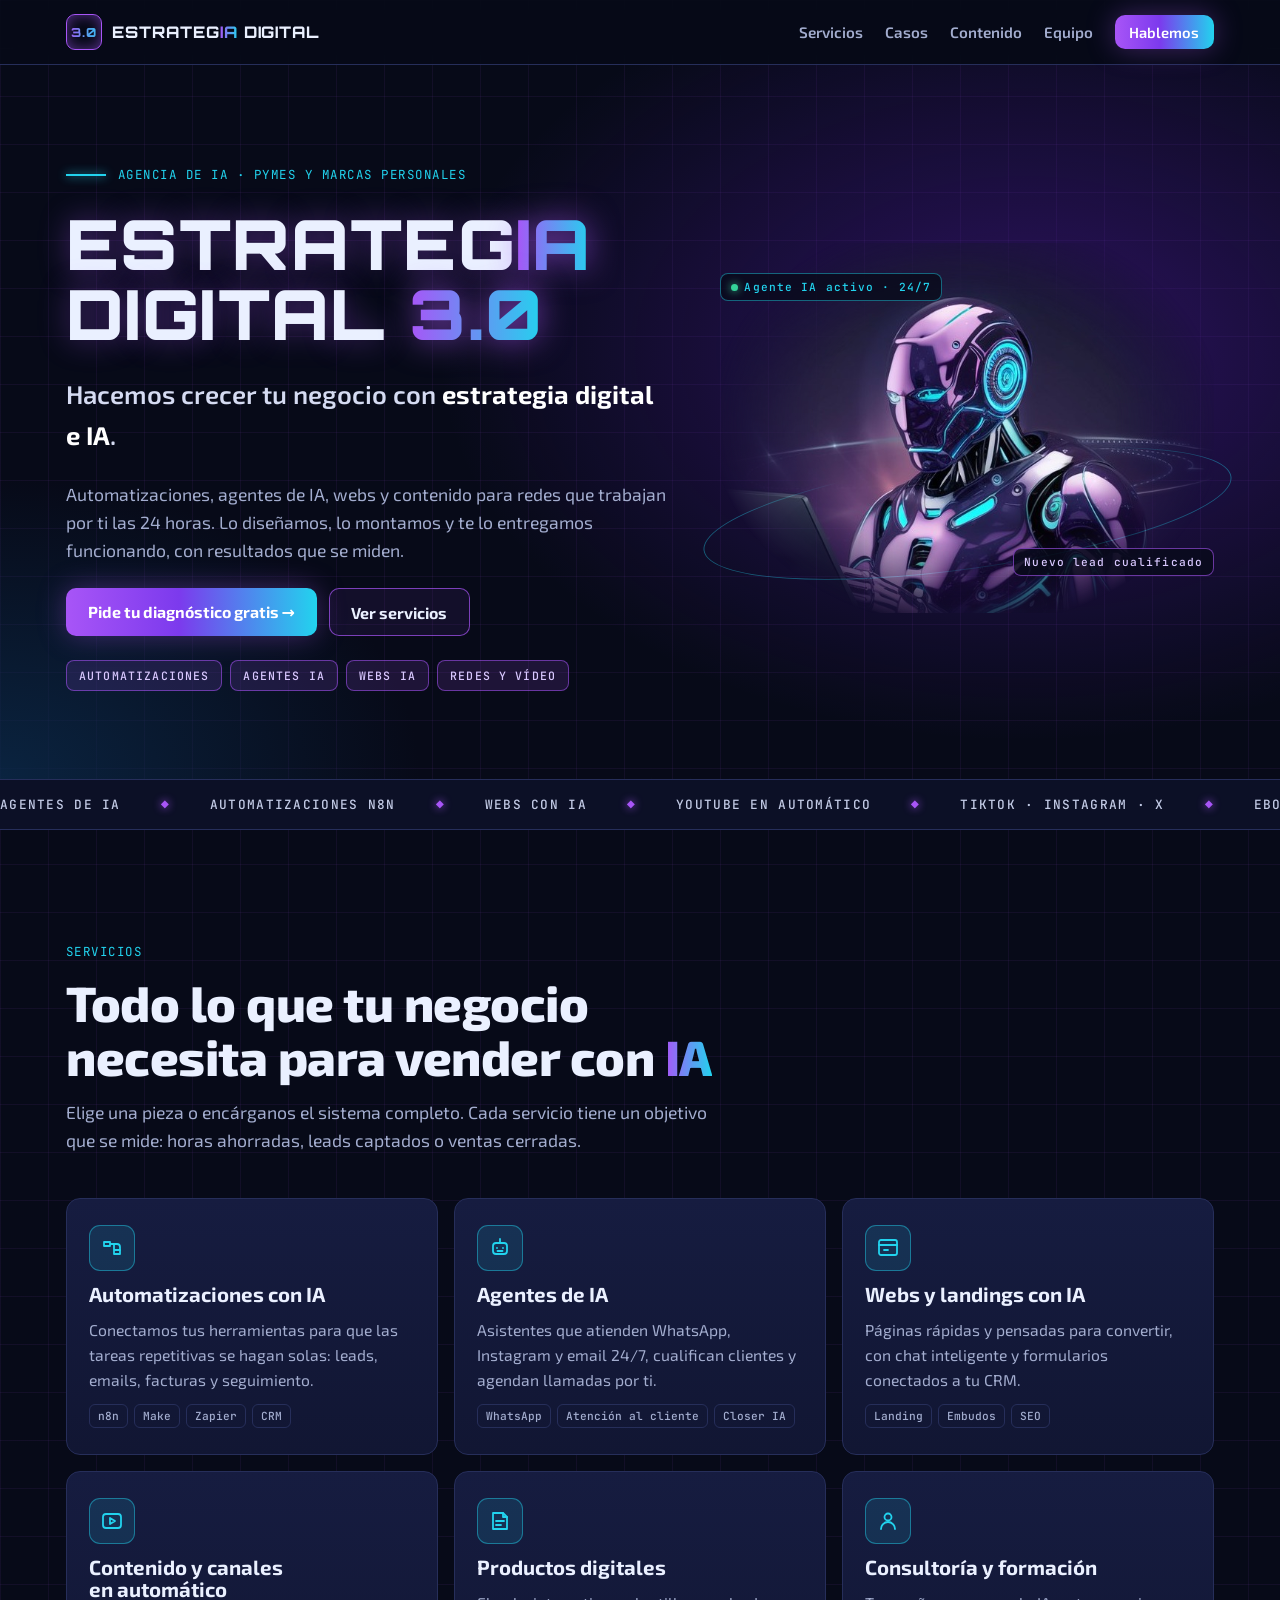
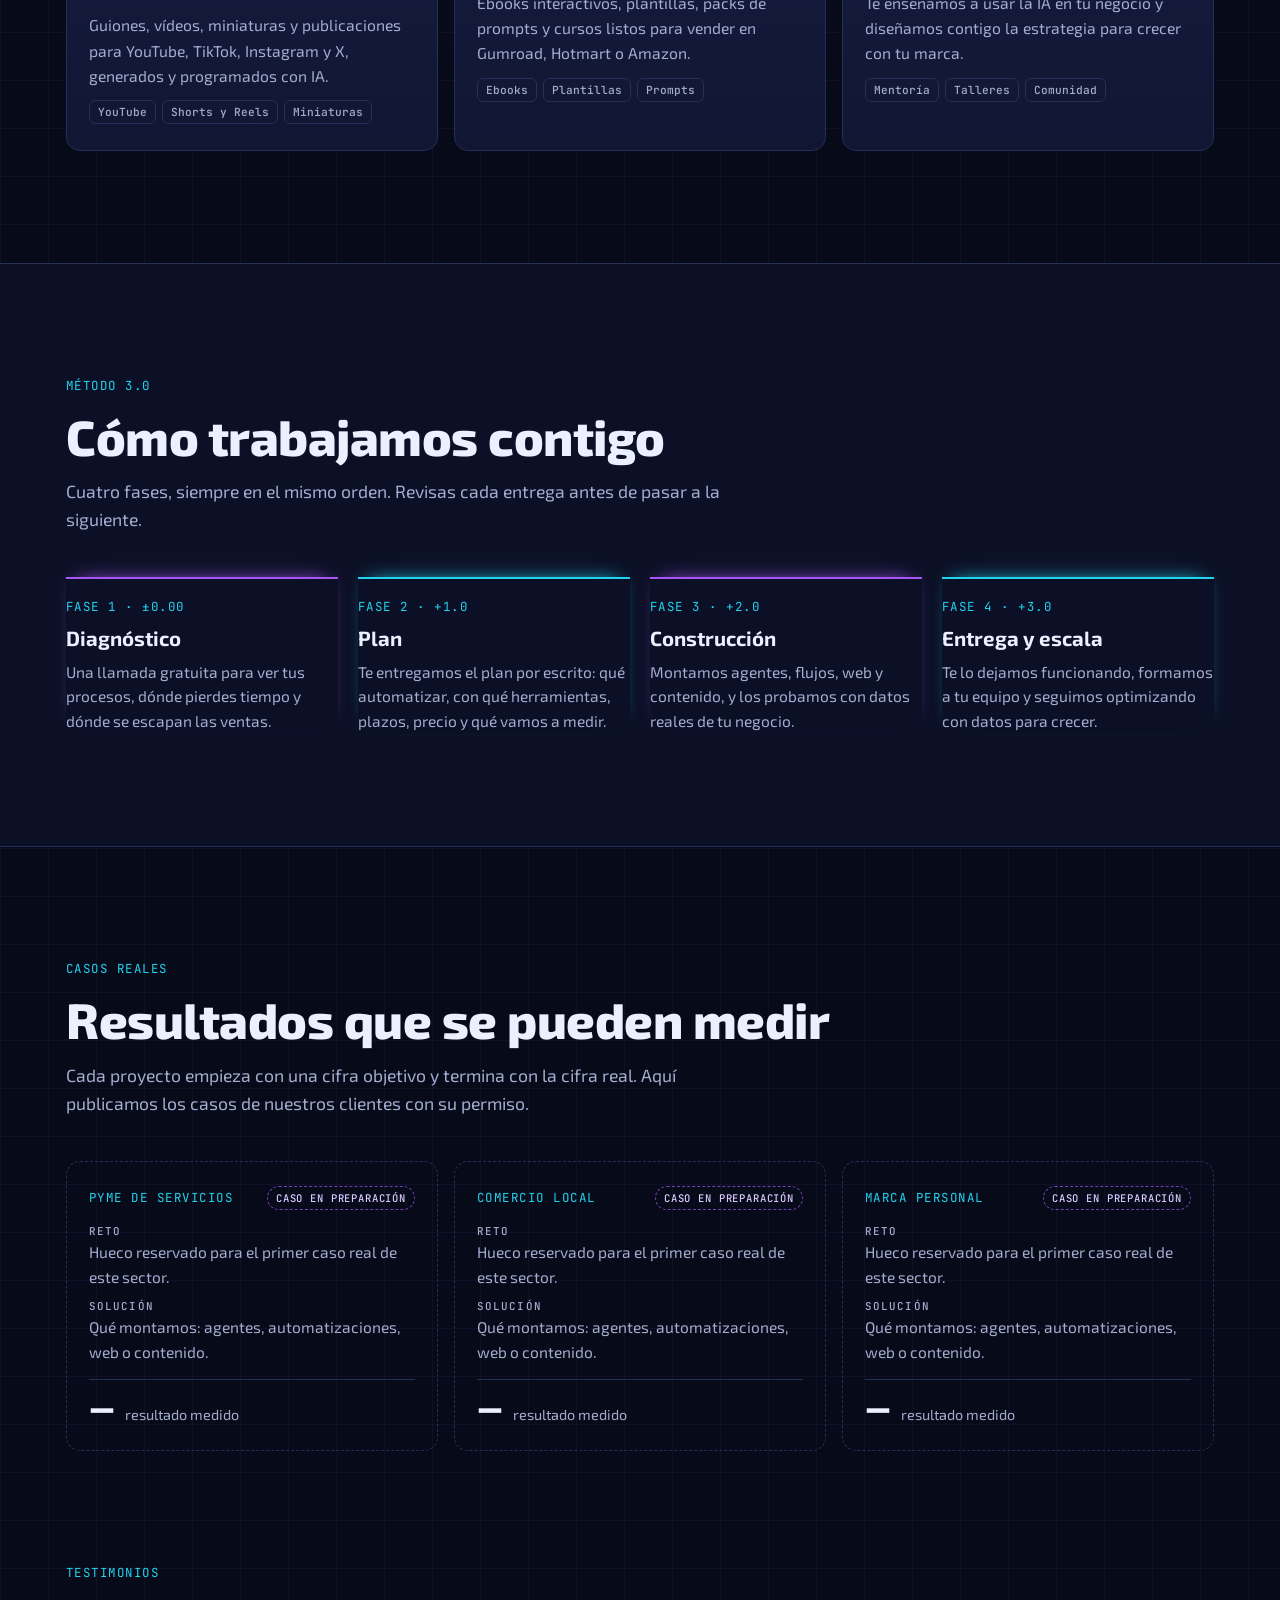
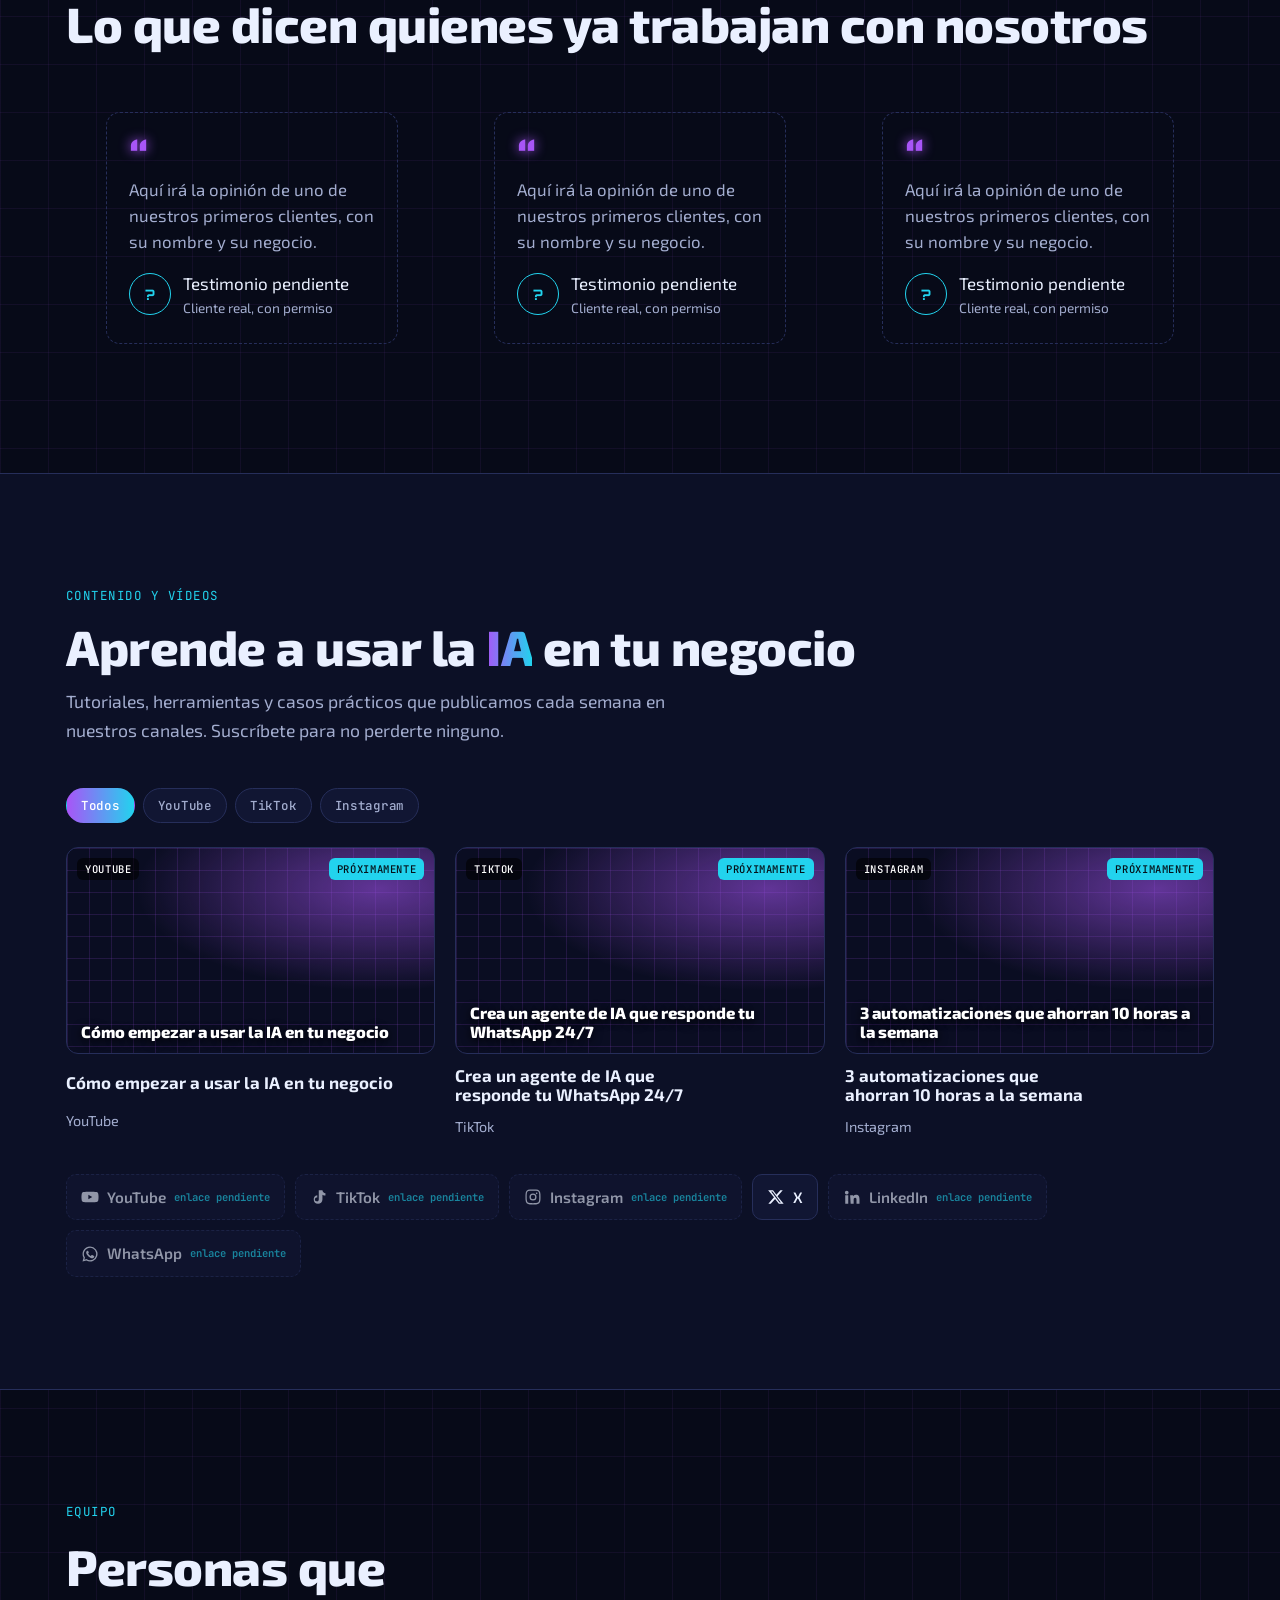
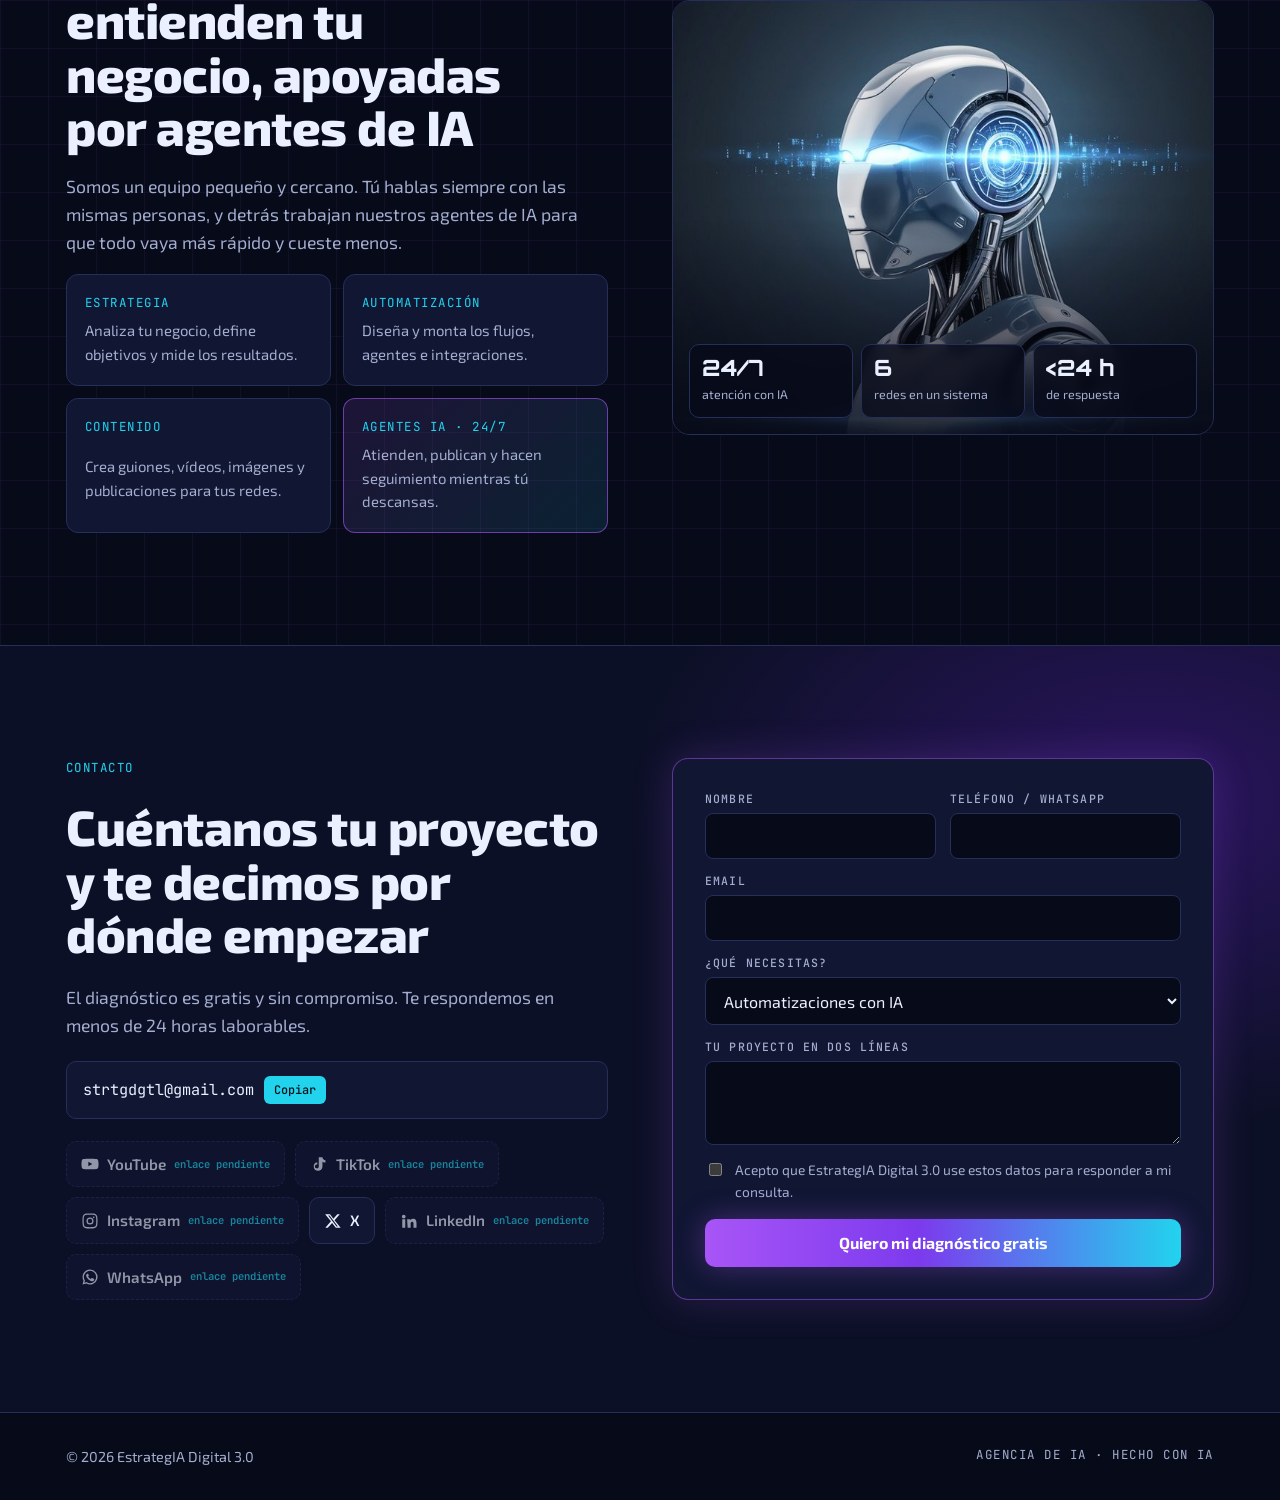
==== commit f731a8b7: "Landing: estilo neón, presentación como equipo, casos reales y testimonios Quita la historia persona" ====
--- a/web/index.html
+++ b/web/index.html
@@ -5,220 +5,219 @@
 <meta name="viewport" content="width=device-width, initial-scale=1, viewport-fit=cover">
 <title>EstrategIA Digital 3.0</title>
 <meta name="claude:viewport-fit-sides" content="cover">
-<meta name="description" content="Agencia de IA de Jose Manuel García Ramírez: automatizaciones, agentes de IA, webs, contenido para redes y productos digitales para pymes y marcas personales.">
+<meta name="description" content="Agencia de IA: automatizaciones, agentes de IA, webs, contenido para redes y productos digitales para pymes y marcas personales.">
 <meta property="og:title" content="EstrategIA Digital 3.0 · Agencia de IA">
-<meta property="og:description" content="Construimos tu negocio digital con IA, desde la cota cero hasta llave en mano.">
+<meta property="og:description" content="Hacemos crecer tu negocio con estrategia digital e IA.">
 <meta property="og:type" content="website">
 <link rel="preconnect" href="https://fonts.googleapis.com">
 <link rel="preconnect" href="https://fonts.gstatic.com" crossorigin>
-<link rel="stylesheet" href="https://fonts.googleapis.com/css2?family=Archivo:wdth,wght@62..125,400..900&family=IBM+Plex+Sans:wght@400;500;600&family=JetBrains+Mono:wght@400;500&display=swap">
+<link rel="stylesheet" href="https://fonts.googleapis.com/css2?family=Orbitron:wght@600;800;900&family=Exo+2:wght@400;500;600;700;800&family=JetBrains+Mono:wght@400;500&display=swap">
 <style>
-/* Layout: plano técnico de obra. Cada sección es una planta del edificio digital, con cotas (±0.00 → +3.0) como hilo conductor. */
+/* Layout: panel de control neón. Fondo azul noche con cuadrícula violeta; cada sección es un "módulo" del sistema, con cotas +1.0 → +3.0 como marcas de nivel. Diseño de un solo tema (oscuro) a propósito. */
 :root{
-  --paper:#F2F4F8; --panel:#FFFFFF; --ink:#0B1120; --muted:#4A5670; --line:#CDD5E2;
-  --grid:rgba(11,17,32,.055); --accent:#F59E0B; --accent-text:#A15C07; --on-accent:#0B1120;
-  --navy:#0B1120; --on-navy:#E8EDF5; --navy-line:#24324D;
-  --f-display:"Archivo","Arial Narrow",system-ui,sans-serif;
-  --f-body:"IBM Plex Sans",system-ui,-apple-system,"Segoe UI",sans-serif;
-  --f-mono:"JetBrains Mono",ui-monospace,"SFMono-Regular",Menlo,monospace;
+  --bg:#070A18; --bg2:#0C1026; --panel:#111633; --panel2:#161C40;
+  --ink:#EAF0FF; --muted:#A3ADCF; --line:#262E5A;
+  --vio:#A855F7; --cyan:#22D3EE; --vio-soft:rgba(168,85,247,.14); --cyan-soft:rgba(34,211,238,.12);
+  --f-brand:"Orbitron","Arial Black",system-ui,sans-serif;
+  --f-body:"Exo 2",system-ui,-apple-system,"Segoe UI",sans-serif;
+  --f-mono:"JetBrains Mono",ui-monospace,Menlo,monospace;
   --gutter:max(16px, env(safe-area-inset-left, 0px));
   --gutter-r:max(16px, env(safe-area-inset-right, 0px));
-}
-@media (prefers-color-scheme: dark){:root:not([data-theme="light"]){
-  --paper:#0B1120; --panel:#111A2E; --ink:#E8EDF5; --muted:#9AA6BC; --line:#22304A;
-  --grid:rgba(232,237,245,.045); --accent:#F5A524; --accent-text:#FBBF24; --on-accent:#0B1120;
-  --navy:#060A14; --on-navy:#E8EDF5; --navy-line:#1C2740; color-scheme:dark;
-}}
-:root[data-theme="dark"]{
-  --paper:#0B1120; --panel:#111A2E; --ink:#E8EDF5; --muted:#9AA6BC; --line:#22304A;
-  --grid:rgba(232,237,245,.045); --accent:#F5A524; --accent-text:#FBBF24; --on-accent:#0B1120;
-  --navy:#060A14; --on-navy:#E8EDF5; --navy-line:#1C2740; color-scheme:dark;
+  color-scheme:dark;
 }
 *{box-sizing:border-box}
 html{scroll-behavior:smooth}
-body{margin:0;background:var(--paper);color:var(--ink);font:400 17px/1.6 var(--f-body);
-  background-image:linear-gradient(var(--grid) 1px,transparent 1px),linear-gradient(90deg,var(--grid) 1px,transparent 1px);
-  background-size:32px 32px;-webkit-font-smoothing:antialiased}
-body::before{content:"";position:fixed;inset:0 0 auto;height:env(safe-area-inset-top,0px);z-index:60;background:var(--paper)}
+body{margin:0;background:var(--bg);color:var(--ink);font:400 17px/1.6 var(--f-body);-webkit-font-smoothing:antialiased;
+  background-image:linear-gradient(rgba(168,85,247,.07) 1px,transparent 1px),linear-gradient(90deg,rgba(168,85,247,.07) 1px,transparent 1px);
+  background-size:48px 48px}
+body::before{content:"";position:fixed;inset:0 0 auto;height:env(safe-area-inset-top,0px);z-index:60;background:var(--bg)}
 a{color:inherit}
-:focus-visible{outline:3px solid var(--accent);outline-offset:3px;border-radius:4px}
+:focus-visible{outline:3px solid var(--cyan);outline-offset:3px;border-radius:4px}
 .wrap{max-width:1180px;margin:0 auto;padding-left:var(--gutter);padding-right:var(--gutter-r)}
-.mono{font-family:var(--f-mono);font-size:.78rem;letter-spacing:.06em;text-transform:uppercase}
-h1,h2,h3{font-family:var(--f-display);text-wrap:balance;margin:0;line-height:1.02}
-h2{font-size:clamp(2rem,4.4vw,3.3rem);font-weight:800;font-stretch:88%;letter-spacing:-.01em}
-h3{font-size:1.3rem;font-weight:700;font-stretch:95%}
+.mono{font-family:var(--f-mono);font-size:.78rem;letter-spacing:.12em;text-transform:uppercase}
+h1,h2,h3{margin:0;text-wrap:balance;line-height:1.08}
+h2{font-family:var(--f-body);font-size:clamp(2rem,4.2vw,3.1rem);font-weight:800;letter-spacing:-.01em}
+h3{font-family:var(--f-body);font-size:1.28rem;font-weight:700}
 p{margin:0}
-.lead{color:var(--muted);max-width:60ch;font-size:1.08rem}
+.lead{color:var(--muted);max-width:60ch;font-size:1.1rem}
+.grad{background:linear-gradient(90deg,var(--vio),var(--cyan));-webkit-background-clip:text;background-clip:text;color:transparent}
 
 /* Botones */
-.btn{display:inline-flex;align-items:center;gap:.6em;padding:.85em 1.3em;border-radius:6px;font:600 1rem var(--f-body);
-  text-decoration:none;border:2px solid var(--ink);cursor:pointer;transition:transform .15s,box-shadow .15s;background:transparent;color:var(--ink)}
-.btn:hover{transform:translate(-2px,-2px);box-shadow:4px 4px 0 var(--ink)}
-.btn-primary{background:var(--accent);border-color:var(--accent);color:var(--on-accent)}
-.btn-primary:hover{box-shadow:4px 4px 0 var(--ink)}
+.btn{display:inline-flex;align-items:center;justify-content:center;gap:.6em;padding:.85em 1.35em;border-radius:10px;font:700 1rem var(--f-body);
+  text-decoration:none;border:1.5px solid rgba(168,85,247,.7);cursor:pointer;background:rgba(168,85,247,.08);color:var(--ink);transition:box-shadow .2s,transform .2s}
+.btn:hover{box-shadow:0 0 24px rgba(168,85,247,.45);transform:translateY(-1px)}
+.btn-primary{border:0;background:linear-gradient(90deg,var(--vio),#7C3AED 45%,var(--cyan));color:#fff;box-shadow:0 0 28px rgba(168,85,247,.35)}
+.btn-primary:hover{box-shadow:0 0 36px rgba(34,211,238,.5)}
 
 /* Cabecera */
-header.top{position:sticky;top:env(safe-area-inset-top,0px);z-index:50;background:color-mix(in srgb,var(--paper) 88%,transparent);
-  backdrop-filter:blur(10px);border-bottom:1px solid var(--line)}
+header.top{position:sticky;top:env(safe-area-inset-top,0px);z-index:50;background:rgba(7,10,24,.82);backdrop-filter:blur(12px);border-bottom:1px solid var(--line)}
 .top .wrap{display:flex;align-items:center;justify-content:space-between;gap:16px;padding-block:14px}
-.brand{display:flex;align-items:center;gap:10px;text-decoration:none;font-family:var(--f-display);font-weight:800;font-stretch:90%;font-size:1.15rem;white-space:nowrap}
-.brand-mark{width:34px;height:34px;border-radius:6px;background:var(--navy);color:var(--accent);display:grid;place-items:center;font:500 .8rem var(--f-mono);border:1px solid var(--navy-line)}
-.brand b{color:var(--accent-text)}
+.brand{display:flex;align-items:center;gap:10px;text-decoration:none;font:800 1rem var(--f-brand);letter-spacing:.06em;text-transform:uppercase;white-space:nowrap}
+.brand-mark{width:36px;height:36px;border-radius:9px;border:1.5px solid var(--vio);display:grid;place-items:center;font:800 .78rem var(--f-brand);box-shadow:0 0 14px rgba(168,85,247,.5) inset}
 nav.menu{display:flex;gap:22px;align-items:center}
-nav.menu a{text-decoration:none;font-weight:500;font-size:.95rem;color:var(--muted)}
+nav.menu a{text-decoration:none;font-weight:600;font-size:.95rem;color:var(--muted)}
 nav.menu a:hover{color:var(--ink)}
-nav.menu .btn{padding:.55em 1em;font-size:.92rem;color:var(--on-accent)}
-@media (max-width:860px){nav.menu a:not(.btn){display:none}}
-@media (max-width:420px){.brand span.full{display:none}}
+nav.menu .btn{padding:.55em 1em;font-size:.92rem;color:#fff}
+@media (max-width:900px){nav.menu a:not(.btn){display:none}}
+@media (max-width:440px){.brand .full{display:none}}
 
 /* Hero */
-.hero{padding-block:clamp(48px,8vw,96px) clamp(40px,6vw,72px)}
-.hero .wrap{display:grid;grid-template-columns:1.15fr .85fr;gap:clamp(32px,5vw,72px);align-items:center}
+.hero{position:relative;overflow:hidden;padding-block:clamp(48px,8vw,100px) clamp(48px,7vw,88px);
+  background:radial-gradient(900px 600px at 80% 40%,rgba(88,28,180,.45),transparent 65%),radial-gradient(700px 500px at 0% 100%,rgba(11,42,74,.8),transparent 60%)}
+.hero::after{content:"";position:absolute;left:-10%;right:-10%;bottom:-80px;height:280px;transform:perspective(500px) rotateX(62deg);transform-origin:bottom;
+  background:linear-gradient(rgba(34,211,238,.35) 1px,transparent 1px) 0 0/100% 40px,linear-gradient(90deg,rgba(34,211,238,.35) 1px,transparent 1px) 0 0/56px 100%;
+  -webkit-mask:linear-gradient(to top,#000 10%,transparent 90%);mask:linear-gradient(to top,#000 10%,transparent 90%);pointer-events:none}
+.hero .wrap{position:relative;z-index:1;display:grid;grid-template-columns:1.1fr .9fr;gap:clamp(24px,4vw,56px);align-items:center}
 .hero-copy{min-width:0;display:grid;gap:24px}
-.hero h1{font-size:clamp(2.6rem,6.6vw,5.4rem);font-weight:900;font-stretch:78%;letter-spacing:-.015em;line-height:.96}
-.hero h1 em{font-style:normal;color:var(--accent-text);font-stretch:100%}
+.kicker{color:var(--cyan);display:flex;align-items:center;gap:12px}
+.kicker::before{content:"";width:40px;border-top:2px solid var(--cyan);box-shadow:0 0 10px var(--cyan)}
+.hero h1{font-family:var(--f-brand);font-weight:900;font-size:clamp(2.1rem,5.4vw,4.4rem);letter-spacing:.02em;text-transform:uppercase;line-height:1.02;
+  text-shadow:0 0 30px rgba(168,85,247,.4)}
+.hero h1 .grad{text-shadow:none;filter:drop-shadow(0 0 16px rgba(168,85,247,.7))}
+.hero .sub{font-size:clamp(1.25rem,2.2vw,1.6rem);font-weight:600;color:#D5DBF2}
+.hero .sub b{color:#fff}
 .hero .ctas{display:flex;flex-wrap:wrap;gap:12px}
-.hero .proof{display:flex;flex-wrap:wrap;gap:8px 20px;color:var(--muted)}
-.hero .proof span::before{content:"▸ ";color:var(--accent-text)}
-@media (max-width:900px){.hero .wrap{grid-template-columns:1fr}}
-
-/* Sección constructiva (visual del hero) */
-.section-cut{position:relative;background:var(--navy);color:var(--on-navy);border-radius:10px;padding:28px 22px 22px 70px;
-  border:1px solid var(--navy-line);box-shadow:10px 10px 0 color-mix(in srgb,var(--accent) 85%,transparent);min-width:0}
-.section-cut .label{position:absolute;top:12px;right:16px;color:#8D9AB3}
-.floors{display:flex;flex-direction:column-reverse;gap:8px;position:relative}
-.floor{position:relative;border:1.5px solid #3A4A6B;border-radius:4px;padding:12px 14px;background:rgba(255,255,255,.03);
-  animation:rise .7s cubic-bezier(.2,.8,.2,1) both}
-.floor:nth-child(1){animation-delay:.05s}.floor:nth-child(2){animation-delay:.18s}.floor:nth-child(3){animation-delay:.31s}.floor:nth-child(4){animation-delay:.44s}
-.floor strong{display:block;font-family:var(--f-display);font-stretch:90%;font-size:1.05rem}
-.floor small{color:#9FB0CC;font-size:.85rem}
-.floor .cota{position:absolute;left:-58px;bottom:-6px;font:500 .72rem var(--f-mono);color:var(--accent);white-space:nowrap}
-.floor .cota::after{content:"";position:absolute;left:0;right:-8px;bottom:-4px;border-bottom:1px solid var(--accent)}
-.floor.top{border-color:var(--accent);background:rgba(245,158,11,.12)}
-.floor.base{border-style:dashed}
-.ground{margin-top:10px;height:10px;background:repeating-linear-gradient(135deg,#3A4A6B 0 2px,transparent 2px 9px);border-top:1.5px solid #3A4A6B}
-@keyframes rise{from{transform:translateY(14px)}to{transform:none}}
+.chips{display:flex;flex-wrap:wrap;gap:8px}
+.chips span{font:500 .72rem var(--f-mono);letter-spacing:.1em;text-transform:uppercase;padding:7px 12px;border:1px solid rgba(168,85,247,.55);border-radius:8px;color:#D9C8FF;background:var(--vio-soft)}
+.robot-wrap{position:relative;min-width:0;aspect-ratio:8/6;max-width:100%}
+.robot{position:absolute;inset:0;background:url(assets/robot-violeta.jpg) center/cover;border-radius:20px;
+  -webkit-mask:radial-gradient(52% 56% at 50% 48%,#000 58%,transparent 100%);mask:radial-gradient(52% 56% at 50% 48%,#000 58%,transparent 100%);
+  animation:float 6s ease-in-out infinite}
+.orbit{position:absolute;left:-4%;right:-4%;top:58%;height:30%;border:1.5px solid rgba(34,211,238,.4);border-radius:50%;transform:rotate(-8deg)}
+.hud{position:absolute;font:500 .7rem var(--f-mono);letter-spacing:.1em;color:var(--cyan);padding:6px 10px;border:1px solid rgba(34,211,238,.45);border-radius:8px;background:rgba(7,10,24,.75)}
+.hud.a{top:8%;left:0}.hud.b{bottom:10%;right:0;color:#D9C8FF;border-color:rgba(168,85,247,.6)}
+.hud i{display:inline-block;width:7px;height:7px;border-radius:50%;background:#34D399;box-shadow:0 0 8px #34D399;margin-right:6px}
+@keyframes float{50%{transform:translateY(-10px)}}
+@media (max-width:900px){.hero .wrap{grid-template-columns:1fr}.robot-wrap{max-width:520px;width:100%;justify-self:center}}
 
 /* Franja */
-.strip{background:var(--navy);color:var(--on-navy);border-block:1px solid var(--navy-line);overflow:hidden}
+.strip{background:var(--bg2);border-block:1px solid var(--line);overflow:hidden}
 .strip .track{display:flex;gap:40px;padding-block:16px;white-space:nowrap;width:max-content;animation:slide 40s linear infinite}
-.strip span{font:500 .8rem var(--f-mono);letter-spacing:.08em;text-transform:uppercase;color:#B9C4D8}
-.strip span::after{content:"◆";margin-left:40px;color:var(--accent)}
+.strip span{font:500 .8rem var(--f-mono);letter-spacing:.1em;text-transform:uppercase;color:#C3CBE6}
+.strip span::after{content:"◆";margin-left:40px;color:var(--vio);text-shadow:0 0 8px var(--vio)}
 @keyframes slide{to{transform:translateX(-50%)}}
 
 /* Secciones */
 section.block{padding-block:clamp(64px,9vw,112px)}
 .head{display:grid;gap:14px;margin-bottom:44px}
-.eyebrow{color:var(--accent-text);display:flex;align-items:center;gap:10px}
-.eyebrow::before{content:"";width:28px;border-top:2px solid var(--accent)}
+.eyebrow{color:var(--cyan);display:flex;align-items:center;gap:10px}
+.eyebrow b{font-weight:500;color:var(--vio)}
 
 /* Servicios */
-.services{display:grid;grid-template-columns:repeat(3,minmax(0,1fr));gap:1px;background:var(--line);border:1px solid var(--line);border-radius:10px;overflow:hidden}
-.svc{background:var(--panel);padding:28px 24px;display:grid;gap:12px;align-content:start;min-width:0;transition:background .2s}
-.svc:hover{background:color-mix(in srgb,var(--panel) 92%,var(--accent))}
-.svc .ico{width:44px;height:44px;border-radius:8px;background:var(--navy);display:grid;place-items:center}
-.svc .ico svg{width:24px;height:24px;stroke:var(--accent);fill:none;stroke-width:1.8;stroke-linecap:round;stroke-linejoin:round}
-.svc p{color:var(--muted);font-size:.97rem}
+.services{display:grid;grid-template-columns:repeat(3,minmax(0,1fr));gap:16px}
+.svc{background:linear-gradient(180deg,var(--panel2),var(--panel));border:1px solid var(--line);border-radius:14px;padding:26px 22px;display:grid;gap:12px;align-content:start;min-width:0;transition:border-color .2s,box-shadow .2s}
+.svc:hover{border-color:rgba(168,85,247,.7);box-shadow:0 0 28px rgba(168,85,247,.18)}
+.svc .ico{width:46px;height:46px;border-radius:11px;border:1px solid rgba(34,211,238,.45);background:var(--cyan-soft);display:grid;place-items:center}
+.svc .ico svg{width:24px;height:24px;stroke:var(--cyan);fill:none;stroke-width:1.8;stroke-linecap:round;stroke-linejoin:round}
+.svc p{color:var(--muted);font-size:.98rem}
 .svc ul{margin:0;padding:0;list-style:none;display:flex;flex-wrap:wrap;gap:6px}
-.svc li{font:500 .72rem var(--f-mono);padding:4px 8px;border:1px solid var(--line);border-radius:4px;color:var(--muted)}
+.svc li{font:500 .7rem var(--f-mono);padding:4px 8px;border:1px solid var(--line);border-radius:6px;color:var(--muted)}
 @media (max-width:900px){.services{grid-template-columns:repeat(2,minmax(0,1fr))}}
 @media (max-width:600px){.services{grid-template-columns:1fr}}
 
 /* Método */
-.method{background:var(--navy);color:var(--on-navy)}
-.method .lead{color:#AEB9CD}
-.method .eyebrow{color:var(--accent)}
-.steps{display:grid;grid-template-columns:repeat(4,minmax(0,1fr));gap:20px;counter-reset:s}
-.step{border-top:2px solid var(--accent);padding-top:18px;display:grid;gap:10px;min-width:0}
-.step .mono{color:var(--accent)}
-.step p{color:#AEB9CD;font-size:.96rem}
+.method{background:var(--bg2);border-block:1px solid var(--line)}
+.steps{display:grid;grid-template-columns:repeat(4,minmax(0,1fr));gap:20px}
+.step{border-top:2px solid var(--vio);box-shadow:0 -8px 18px -12px var(--vio);padding-top:18px;display:grid;gap:10px;min-width:0}
+.step:nth-child(even){border-color:var(--cyan);box-shadow:0 -8px 18px -12px var(--cyan)}
+.step .mono{color:var(--cyan)}
+.step p{color:var(--muted);font-size:.97rem}
 @media (max-width:900px){.steps{grid-template-columns:repeat(2,minmax(0,1fr))}}
 @media (max-width:520px){.steps{grid-template-columns:1fr}}
 
+/* Casos */
+.cases{display:grid;grid-template-columns:repeat(3,minmax(0,1fr));gap:16px}
+.case{border:1px solid var(--line);border-radius:14px;background:var(--panel);padding:24px 22px;display:grid;gap:14px;align-content:start;min-width:0}
+.case .sector{display:flex;justify-content:space-between;gap:8px;align-items:center}
+.case .sector .mono{color:var(--cyan)}
+.pill{font:500 .66rem var(--f-mono);letter-spacing:.08em;text-transform:uppercase;padding:4px 8px;border-radius:999px;border:1px dashed rgba(168,85,247,.7);color:#D9C8FF;white-space:nowrap}
+.case dl{margin:0;display:grid;gap:10px}
+.case dt{font:500 .68rem var(--f-mono);letter-spacing:.1em;text-transform:uppercase;color:var(--muted)}
+.case dd{margin:2px 0 0;font-size:.97rem}
+.case .metric{display:flex;align-items:baseline;gap:10px;padding-top:12px;border-top:1px solid var(--line)}
+.case .metric b{font:800 2rem/1 var(--f-brand);font-variant-numeric:tabular-nums}
+.case .metric span{color:var(--muted);font-size:.9rem}
+.case.empty{border-style:dashed;background:transparent}
+.case.empty dd{color:var(--muted)}
+@media (max-width:900px){.cases{grid-template-columns:1fr}}
+
+/* Testimonios */
+.quotes{display:grid;grid-template-columns:repeat(3,minmax(0,1fr));gap:16px}
+.quote{border:1px solid var(--line);border-radius:14px;background:var(--panel);padding:24px 22px;display:grid;gap:16px;align-content:space-between;min-width:0}
+.quote blockquote{margin:0;font-size:1.05rem;line-height:1.55}
+.quote blockquote::before{content:"“";display:block;font:900 2.6rem/0.8 var(--f-brand);color:var(--vio);text-shadow:0 0 12px var(--vio);margin-bottom:6px}
+.who{display:flex;align-items:center;gap:12px}
+.avatar{width:42px;height:42px;border-radius:50%;flex:none;display:grid;place-items:center;font:700 .9rem var(--f-brand);border:1.5px solid var(--cyan);color:var(--cyan)}
+.who small{display:block;color:var(--muted);font-size:.85rem}
+.quote.empty{border-style:dashed;background:transparent}
+.quote.empty blockquote{color:var(--muted)}
+@media (max-width:900px){.quotes{grid-template-columns:1fr}}
+
 /* Contenido / vídeos */
 .filters{display:flex;flex-wrap:wrap;gap:8px;margin-bottom:24px}
-.chip{font:500 .8rem var(--f-mono);letter-spacing:.04em;padding:8px 14px;border-radius:999px;border:1px solid var(--line);background:var(--panel);color:var(--muted);cursor:pointer}
-.chip[aria-pressed="true"]{background:var(--ink);color:var(--paper);border-color:var(--ink)}
+.chip{font:500 .78rem var(--f-mono);letter-spacing:.06em;padding:8px 14px;border-radius:999px;border:1px solid var(--line);background:var(--panel);color:var(--muted);cursor:pointer}
+.chip[aria-pressed="true"]{background:linear-gradient(90deg,var(--vio),var(--cyan));color:#fff;border-color:transparent}
 .videos{display:grid;grid-template-columns:repeat(3,minmax(0,1fr));gap:20px}
 .video{display:grid;gap:12px;text-decoration:none;min-width:0}
-.thumb{position:relative;aspect-ratio:16/9;max-width:100%;border-radius:8px;overflow:hidden;background:var(--navy);border:1px solid var(--line)}
-.thumb.vertical{aspect-ratio:16/9}
+.thumb{position:relative;aspect-ratio:16/9;max-width:100%;border-radius:12px;overflow:hidden;border:1px solid var(--line);
+  background:radial-gradient(120% 90% at 85% 20%,rgba(168,85,247,.55),transparent 55%),linear-gradient(rgba(168,85,247,.15) 1px,transparent 1px) 0 0/22px 22px,linear-gradient(90deg,rgba(168,85,247,.15) 1px,transparent 1px) 0 0/22px 22px,#0A0D22}
 .thumb img{width:100%;height:100%;object-fit:cover;display:block}
-.thumb .art{position:absolute;inset:0;background:
-  radial-gradient(120% 80% at 85% 10%,rgba(245,158,11,.35),transparent 55%),
-  linear-gradient(var(--navy-line) 1px,transparent 1px) 0 0/22px 22px,
-  linear-gradient(90deg,var(--navy-line) 1px,transparent 1px) 0 0/22px 22px,#0B1120}
-.thumb .t{position:absolute;left:14px;right:14px;bottom:12px;color:#fff;font:800 1.05rem/1.1 var(--f-display);font-stretch:85%}
-.thumb .plat{position:absolute;top:10px;left:10px;font:500 .68rem var(--f-mono);letter-spacing:.06em;text-transform:uppercase;background:rgba(0,0,0,.55);color:#fff;padding:4px 8px;border-radius:4px}
-.thumb .state{position:absolute;top:10px;right:10px;font:500 .68rem var(--f-mono);text-transform:uppercase;background:var(--accent);color:#0B1120;padding:4px 8px;border-radius:4px}
-.thumb .play{position:absolute;top:50%;left:50%;width:52px;height:52px;margin:-26px 0 0 -26px;border-radius:50%;background:rgba(245,158,11,.92);display:grid;place-items:center;transition:transform .2s}
-.thumb .play::after{content:"";border-left:16px solid #0B1120;border-top:10px solid transparent;border-bottom:10px solid transparent;margin-left:4px}
+.thumb .t{position:absolute;left:14px;right:14px;bottom:12px;color:#fff;font:800 1.02rem/1.15 var(--f-body);text-shadow:0 2px 10px #000}
+.thumb .plat,.thumb .state{position:absolute;top:10px;font:500 .66rem var(--f-mono);letter-spacing:.06em;text-transform:uppercase;padding:4px 8px;border-radius:6px}
+.thumb .plat{left:10px;background:rgba(0,0,0,.6);color:#fff}
+.thumb .state{right:10px;background:var(--cyan);color:#05121A}
+.thumb .play{position:absolute;top:50%;left:50%;width:54px;height:54px;margin:-27px 0 0 -27px;border-radius:50%;background:linear-gradient(135deg,var(--vio),var(--cyan));display:grid;place-items:center;box-shadow:0 0 22px rgba(168,85,247,.7);transition:transform .2s}
+.thumb .play::after{content:"";border-left:16px solid #fff;border-top:10px solid transparent;border-bottom:10px solid transparent;margin-left:4px}
 .video:hover .play{transform:scale(1.1)}
 .video .meta{color:var(--muted);font-size:.9rem}
-.video h3{font-size:1.08rem}
-.channels{margin-top:40px;display:flex;flex-wrap:wrap;gap:10px}
+.video h3{font-size:1.06rem}
+.channels{margin-top:36px;display:flex;flex-wrap:wrap;gap:10px}
 @media (max-width:900px){.videos{grid-template-columns:repeat(2,minmax(0,1fr))}}
 @media (max-width:560px){.videos{grid-template-columns:1fr}}
 
-/* Redes */
-.social{display:inline-flex;align-items:center;gap:8px;padding:10px 14px;border-radius:6px;border:1px solid var(--line);background:var(--panel);text-decoration:none;font-weight:500;font-size:.95rem}
+.social{display:inline-flex;align-items:center;gap:8px;padding:10px 14px;border-radius:10px;border:1px solid var(--line);background:var(--panel);text-decoration:none;font-weight:600;font-size:.95rem}
 .social svg{width:18px;height:18px;fill:currentColor}
-.social:hover{border-color:var(--ink)}
-.social.pending{opacity:.55;border-style:dashed}
-.contact .social{background:transparent;border-color:var(--navy-line);color:var(--on-navy)}
-.contact .social:hover{border-color:var(--accent)}
-.contact .social.pending{opacity:.7}
-.contact .social.pending small{color:var(--accent)}
-.social.pending small{font-family:var(--f-mono);font-size:.68rem;color:var(--accent-text)}
-
-/* Producto */
-.product{display:grid;grid-template-columns:.8fr 1.2fr;gap:clamp(28px,5vw,64px);align-items:center}
-.cover{aspect-ratio:3/4;max-width:340px;width:100%;justify-self:center;border-radius:4px 10px 10px 4px;background:var(--navy);color:#fff;padding:28px 24px;
-  display:flex;flex-direction:column;justify-content:space-between;box-shadow:inset 8px 0 0 rgba(0,0,0,.35),14px 14px 0 var(--accent);position:relative;overflow:hidden}
-.cover::before{content:"";position:absolute;inset:0;background:linear-gradient(#24324D 1px,transparent 1px) 0 0/18px 18px,linear-gradient(90deg,#24324D 1px,transparent 1px) 0 0/18px 18px;opacity:.6}
-.cover>*{position:relative}
-.cover .mono{color:var(--accent)}
-.cover strong{font:900 2rem/1 var(--f-display);font-stretch:80%}
-.cover .levels{font:500 .72rem/1.9 var(--f-mono);color:#9FB0CC}
-.product-copy{display:grid;gap:18px;min-width:0}
-.checks{margin:0;padding:0;list-style:none;display:grid;gap:8px}
-.checks li{padding-left:28px;position:relative;color:var(--muted)}
-.checks li::before{content:"";position:absolute;left:0;top:.45em;width:14px;height:8px;border-left:2px solid var(--accent-text);border-bottom:2px solid var(--accent-text);transform:rotate(-45deg)}
-.stores{display:flex;flex-wrap:wrap;gap:8px}
-.stores span{font:500 .75rem var(--f-mono);padding:6px 10px;border:1px dashed var(--line);border-radius:4px;color:var(--muted)}
-@media (max-width:800px){.product{grid-template-columns:1fr}}
-
-/* Sobre Jose */
-.about{display:grid;grid-template-columns:1fr 1fr;gap:clamp(28px,5vw,64px);align-items:start}
-.about .story{display:grid;gap:16px;color:var(--muted);min-width:0}
-.about .story p:first-child{color:var(--ink);font:700 1.5rem/1.3 var(--f-display);font-stretch:92%}
-.facts{display:grid;grid-template-columns:repeat(2,minmax(0,1fr));gap:1px;background:var(--line);border:1px solid var(--line);border-radius:10px;overflow:hidden}
-.fact{background:var(--panel);padding:22px;display:grid;gap:4px}
-.fact b{font:900 2.2rem/1 var(--f-display);font-stretch:80%;font-variant-numeric:tabular-nums}
-.fact span{color:var(--muted);font-size:.9rem}
-@media (max-width:800px){.about{grid-template-columns:1fr}}
+.social:hover{border-color:var(--vio);box-shadow:0 0 16px rgba(168,85,247,.3)}
+.social.pending{opacity:.6;border-style:dashed}
+.social.pending small{font-family:var(--f-mono);font-size:.66rem;color:var(--cyan)}
+
+/* Equipo */
+.team{display:grid;grid-template-columns:1fr 1fr;gap:clamp(28px,5vw,64px);align-items:center}
+.team .copy{display:grid;gap:18px;min-width:0}
+.roles{display:grid;grid-template-columns:repeat(2,minmax(0,1fr));gap:12px}
+.role{border:1px solid var(--line);border-radius:12px;background:var(--panel);padding:18px;display:grid;gap:6px}
+.role .mono{color:var(--cyan)}
+.role p{color:var(--muted);font-size:.93rem}
+.role.ai{border-color:rgba(168,85,247,.6);background:linear-gradient(135deg,var(--vio-soft),var(--cyan-soft))}
+.team-visual{position:relative;aspect-ratio:724/580;max-width:100%;border-radius:18px;overflow:hidden;border:1px solid var(--line)}
+.team-visual .img{position:absolute;inset:0;background:url(assets/robot-plata.jpg) center/cover;filter:saturate(1.1)}
+.team-visual::after{content:"";position:absolute;inset:0;background:linear-gradient(180deg,transparent 50%,rgba(7,10,24,.9))}
+.facts{position:absolute;left:16px;right:16px;bottom:16px;z-index:1;display:grid;grid-template-columns:repeat(3,minmax(0,1fr));gap:8px}
+.fact{background:rgba(7,10,24,.75);border:1px solid var(--line);border-radius:10px;padding:10px 12px;backdrop-filter:blur(6px)}
+.fact b{display:block;font:800 1.4rem/1.1 var(--f-brand);font-variant-numeric:tabular-nums}
+.fact span{color:var(--muted);font-size:.78rem}
+@media (max-width:860px){.team{grid-template-columns:1fr}}
+@media (max-width:440px){.roles{grid-template-columns:1fr}.facts{grid-template-columns:1fr 1fr 1fr}.fact b{font-size:1.1rem}}
 
 /* Contacto */
-.contact{background:var(--navy);color:var(--on-navy)}
+.contact{background:radial-gradient(800px 500px at 90% 20%,rgba(88,28,180,.4),transparent 65%),var(--bg2);border-top:1px solid var(--line)}
 .contact .wrap{display:grid;grid-template-columns:1fr 1fr;gap:clamp(28px,5vw,64px)}
-.contact .lead{color:#AEB9CD}
-.contact .eyebrow{color:var(--accent)}
 .contact-info{display:grid;gap:22px;align-content:start;min-width:0}
-.mailrow{display:flex;flex-wrap:wrap;align-items:center;gap:10px;padding:14px 16px;border:1px solid var(--navy-line);border-radius:8px;font-family:var(--f-mono);font-size:.95rem;user-select:all;word-break:break-all}
-.mailrow button{user-select:none;font:500 .75rem var(--f-mono);background:var(--accent);color:#0B1120;border:0;border-radius:4px;padding:6px 10px;cursor:pointer}
-form.lead-form{background:var(--panel);color:var(--ink);border-radius:10px;padding:clamp(20px,3vw,32px);display:grid;gap:14px;min-width:0;box-shadow:10px 10px 0 var(--accent)}
+.mailrow{display:flex;flex-wrap:wrap;align-items:center;gap:10px;padding:14px 16px;border:1px solid var(--line);border-radius:10px;background:var(--panel);font-family:var(--f-mono);font-size:.95rem;user-select:all;word-break:break-all}
+.mailrow button{user-select:none;font:500 .74rem var(--f-mono);background:var(--cyan);color:#05121A;border:0;border-radius:6px;padding:6px 10px;cursor:pointer}
+form.lead-form{background:var(--panel);border:1px solid rgba(168,85,247,.5);border-radius:16px;padding:clamp(20px,3vw,32px);display:grid;gap:14px;min-width:0;box-shadow:0 0 40px rgba(168,85,247,.2)}
 .field{display:grid;gap:6px}
-.field label{font:500 .74rem var(--f-mono);letter-spacing:.06em;text-transform:uppercase;color:var(--muted)}
-.field input,.field select,.field textarea{font:400 1rem var(--f-body);padding:12px 14px;border-radius:6px;border:1.5px solid var(--line);background:var(--paper);color:var(--ink);width:100%}
-.field input:focus,.field select:focus,.field textarea:focus{outline:none;border-color:var(--accent)}
+.field label{font:500 .72rem var(--f-mono);letter-spacing:.1em;text-transform:uppercase;color:var(--muted)}
+.field input,.field select,.field textarea{font:400 1rem var(--f-body);padding:12px 14px;border-radius:8px;border:1px solid var(--line);background:var(--bg);color:var(--ink);width:100%}
+.field input:focus,.field select:focus,.field textarea:focus{outline:none;border-color:var(--cyan);box-shadow:0 0 0 3px rgba(34,211,238,.18)}
 .row2{display:grid;grid-template-columns:1fr 1fr;gap:14px}
-.consent{display:flex;gap:10px;align-items:flex-start;font-size:.85rem;color:var(--muted)}
-.consent input{margin-top:4px;accent-color:var(--accent)}
-.form-msg{font-size:.92rem;padding:12px 14px;border-radius:6px;background:color-mix(in srgb,var(--accent) 16%,var(--panel));border:1px solid var(--accent)}
+.consent{display:flex;gap:10px;align-items:flex-start;font-size:.86rem;color:var(--muted)}
+.consent input{margin-top:4px;accent-color:var(--vio)}
+.form-msg{font-size:.92rem;padding:12px 14px;border-radius:8px;background:var(--cyan-soft);border:1px solid rgba(34,211,238,.5)}
 @media (max-width:860px){.contact .wrap{grid-template-columns:1fr}}
 @media (max-width:480px){.row2{grid-template-columns:1fr}}
 
-footer{border-top:1px solid var(--line);padding-block:32px}
+footer{border-top:1px solid var(--line);padding-block:32px;background:var(--bg)}
 footer .wrap{display:flex;flex-wrap:wrap;justify-content:space-between;gap:16px;color:var(--muted);font-size:.9rem}
 
 @media (prefers-reduced-motion:reduce){*{animation:none!important;transition:none!important}html{scroll-behavior:auto}}
@@ -229,14 +228,14 @@
 <header class="top">
   <div class="wrap">
     <a class="brand" href="#inicio" aria-label="EstrategIA Digital 3.0, inicio">
-      <span class="brand-mark">3.0</span>
-      <span><span class="full">Estrateg</span><b class="full">IA</b><span class="full"> Digital</span></span>
+      <span class="brand-mark grad">3.0</span>
+      <span class="full">Estrateg<span class="grad">IA</span> Digital</span>
     </a>
     <nav class="menu" aria-label="Principal">
       <a href="#servicios">Servicios</a>
-      <a href="#metodo">Método</a>
+      <a href="#casos">Casos</a>
       <a href="#contenido">Contenido</a>
-      <a href="#sobre-mi">Sobre mí</a>
+      <a href="#equipo">Equipo</a>
       <a class="btn btn-primary" href="#contacto">Hablemos</a>
     </nav>
   </div>
@@ -246,27 +245,21 @@
   <section class="hero">
     <div class="wrap">
       <div class="hero-copy">
-        <span class="mono eyebrow">Agencia de IA · Marca personal · Comunidad</span>
-        <h1>Construimos tu negocio digital con <em>IA</em>, desde la cota cero.</h1>
-        <p class="lead">Automatizaciones, agentes de IA, webs y contenido para redes que trabajan por ti las 24 horas. Lo levantamos planta a planta, como una obra bien hecha, y te lo entregamos llave en mano.</p>
+        <span class="mono kicker">Agencia de IA · Pymes y marcas personales</span>
+        <h1>Estrateg<span class="grad">IA</span> Digital <span class="grad">3.0</span></h1>
+        <p class="sub">Hacemos crecer tu negocio con <b>estrategia digital e IA</b>.</p>
+        <p class="lead">Automatizaciones, agentes de IA, webs y contenido para redes que trabajan por ti las 24 horas. Lo diseñamos, lo montamos y te lo entregamos funcionando, con resultados que se miden.</p>
         <div class="ctas">
           <a class="btn btn-primary" href="#contacto">Pide tu diagnóstico gratis →</a>
           <a class="btn" href="#servicios">Ver servicios</a>
         </div>
-        <div class="proof mono">
-          <span>Resultados medibles</span><span>Pymes y marcas personales</span><span>España y LATAM</span>
-        </div>
-      </div>
-
-      <div class="section-cut" aria-label="Sección constructiva de un negocio digital">
-        <span class="mono label">Sección A-A′</span>
-        <div class="floors">
-          <div class="floor base"><span class="cota">±0.00</span><strong>Cimentación · Diagnóstico</strong><small>Procesos, datos y objetivos medibles</small></div>
-          <div class="floor"><span class="cota">+1.0</span><strong>Estructura · Automatizaciones</strong><small>Agentes de IA, n8n, CRM y WhatsApp</small></div>
-          <div class="floor"><span class="cota">+2.0</span><strong>Fachada · Web IA y marca</strong><small>Landing, embudos y captación de leads</small></div>
-          <div class="floor top"><span class="cota">+3.0</span><strong>Cubierta · Contenido y escala</strong><small>Vídeos, redes y productos digitales en automático</small></div>
-        </div>
-        <div class="ground" aria-hidden="true"></div>
+        <div class="chips"><span>Automatizaciones</span><span>Agentes IA</span><span>Webs IA</span><span>Redes y vídeo</span></div>
+      </div>
+      <div class="robot-wrap" aria-hidden="true">
+        <div class="orbit"></div>
+        <div class="robot"></div>
+        <span class="hud a"><i></i>Agente IA activo · 24/7</span>
+        <span class="hud b">Nuevo lead cualificado</span>
       </div>
     </div>
   </section>
@@ -282,8 +275,8 @@
     <div class="wrap">
       <div class="head">
         <span class="mono eyebrow">Servicios</span>
-        <h2>Todo lo que tu negocio necesita para vender con IA</h2>
-        <p class="lead">Elige una pieza o encárganos el edificio completo. Cada servicio tiene un objetivo que se mide: horas ahorradas, leads captados o ventas cerradas.</p>
+        <h2>Todo lo que tu negocio necesita para vender con <span class="grad">IA</span></h2>
+        <p class="lead">Elige una pieza o encárganos el sistema completo. Cada servicio tiene un objetivo que se mide: horas ahorradas, leads captados o ventas cerradas.</p>
       </div>
       <div class="services">
         <article class="svc">
@@ -317,9 +310,9 @@
           <ul><li>Ebooks</li><li>Plantillas</li><li>Prompts</li></ul>
         </article>
         <article class="svc">
-          <div class="ico"><svg viewBox="0 0 24 24"><path d="M4 19V9l8-5 8 5v10"/><path d="M9 19v-6h6v6"/></svg></div>
+          <div class="ico"><svg viewBox="0 0 24 24"><circle cx="12" cy="8" r="3.5"/><path d="M5 20a7 7 0 0 1 14 0"/></svg></div>
           <h3>Consultoría y formación</h3>
-          <p>Te enseñamos a usar la IA en tu negocio y diseñamos contigo la estrategia para crecer con tu marca personal.</p>
+          <p>Te enseñamos a usar la IA en tu negocio y diseñamos contigo la estrategia para crecer con tu marca.</p>
           <ul><li>Mentoría</li><li>Talleres</li><li>Comunidad</li></ul>
         </article>
       </div>
@@ -329,25 +322,46 @@
   <section class="block method" id="metodo">
     <div class="wrap">
       <div class="head">
-        <span class="mono eyebrow">Método cota cero</span>
-        <h2>Cómo levantamos tu proyecto</h2>
-        <p class="lead">Más de 20 años en obra me enseñaron que lo que no tiene buena cimentación se cae. Por eso trabajamos en este orden, siempre.</p>
+        <span class="mono eyebrow">Método 3.0</span>
+        <h2>Cómo trabajamos contigo</h2>
+        <p class="lead">Cuatro fases, siempre en el mismo orden. Revisas cada entrega antes de pasar a la siguiente.</p>
       </div>
       <div class="steps">
         <div class="step"><span class="mono">Fase 1 · ±0.00</span><h3>Diagnóstico</h3><p>Una llamada gratuita para ver tus procesos, dónde pierdes tiempo y dónde se escapan las ventas.</p></div>
-        <div class="step"><span class="mono">Fase 2 · +1.0</span><h3>Plano</h3><p>Te entregamos el plan por escrito: qué automatizar, con qué herramientas, plazos, precio y qué vamos a medir.</p></div>
-        <div class="step"><span class="mono">Fase 3 · +2.0</span><h3>Construcción</h3><p>Montamos agentes, flujos, web y contenido. Revisas cada entrega antes de pasar a la siguiente planta.</p></div>
-        <div class="step"><span class="mono">Fase 4 · +3.0</span><h3>Llave en mano</h3><p>Te lo dejamos funcionando, te formamos y seguimos optimizando con datos reales para escalar.</p></div>
-      </div>
-    </div>
-  </section>
-
-  <section class="block" id="contenido">
+        <div class="step"><span class="mono">Fase 2 · +1.0</span><h3>Plan</h3><p>Te entregamos el plan por escrito: qué automatizar, con qué herramientas, plazos, precio y qué vamos a medir.</p></div>
+        <div class="step"><span class="mono">Fase 3 · +2.0</span><h3>Construcción</h3><p>Montamos agentes, flujos, web y contenido, y los probamos con datos reales de tu negocio.</p></div>
+        <div class="step"><span class="mono">Fase 4 · +3.0</span><h3>Entrega y escala</h3><p>Te lo dejamos funcionando, formamos a tu equipo y seguimos optimizando con datos para crecer.</p></div>
+      </div>
+    </div>
+  </section>
+
+  <section class="block" id="casos">
+    <div class="wrap">
+      <div class="head">
+        <span class="mono eyebrow">Casos reales</span>
+        <h2>Resultados que se pueden medir</h2>
+        <p class="lead">Cada proyecto empieza con una cifra objetivo y termina con la cifra real. Aquí publicamos los casos de nuestros clientes con su permiso.</p>
+      </div>
+      <div class="cases" id="cases"></div>
+    </div>
+  </section>
+
+  <section class="block" id="testimonios" style="padding-top:0">
+    <div class="wrap">
+      <div class="head">
+        <span class="mono eyebrow">Testimonios</span>
+        <h2>Lo que dicen quienes ya trabajan con nosotros</h2>
+      </div>
+      <div class="quotes" id="quotes"></div>
+    </div>
+  </section>
+
+  <section class="block method" id="contenido">
     <div class="wrap">
       <div class="head">
         <span class="mono eyebrow">Contenido y vídeos</span>
-        <h2>Aprende IA aplicada a tu negocio</h2>
-        <p class="lead">Aquí iremos publicando los vídeos, tutoriales y casos reales que creamos para nuestros canales. Suscríbete para no perderte ninguno.</p>
+        <h2>Aprende a usar la <span class="grad">IA</span> en tu negocio</h2>
+        <p class="lead">Tutoriales, herramientas y casos prácticos que publicamos cada semana en nuestros canales. Suscríbete para no perderte ninguno.</p>
       </div>
       <div class="filters" role="group" aria-label="Filtrar por plataforma" id="filters"></div>
       <div class="videos" id="videos"></div>
@@ -355,41 +369,26 @@
     </div>
   </section>
 
-  <section class="block" id="productos" style="padding-top:0">
-    <div class="wrap product">
-      <div class="cover" aria-hidden="true">
-        <span class="mono">Ebook + pack de plantillas</span>
-        <strong>De la Cota Cero a Llaves en Mano</strong>
-        <span class="levels">±0.00 Solar y licencias<br>+1.0 Cimentación y estructura<br>+2.0 Cerramientos e instalaciones<br>+3.0 Acabados y entrega</span>
-      </div>
-      <div class="product-copy">
-        <span class="mono eyebrow">Producto destacado</span>
-        <h2>La guía para construir tu casa sin sorpresas</h2>
-        <p class="lead">Mi primer producto digital: todo lo que aprendí en más de 20 años de obra, explicado para el autopromotor particular en España.</p>
-        <ul class="checks">
-          <li>Fases de la obra paso a paso, del solar a la entrega de llaves</li>
-          <li>Plantillas descargables para presupuestos, plazos y control de calidad</li>
-          <li>Los errores que más dinero cuestan y cómo evitarlos</li>
-        </ul>
-        <div class="stores"><span>Próximamente en Amazon</span><span>Gumroad</span><span>Hotmart</span></div>
-        <div><a class="btn btn-primary" href="#contacto" data-interes="Ebook De la Cota Cero a Llaves en Mano">Avísame cuando salga</a></div>
-      </div>
-    </div>
-  </section>
-
-  <section class="block" id="sobre-mi" style="padding-top:0">
-    <div class="wrap about">
-      <div class="story">
-        <span class="mono eyebrow">Sobre mí</span>
-        <p>Soy Jose Manuel García Ramírez. Pasé más de 20 años como oficial de primera encofrador. Hoy construyo negocios digitales con IA.</p>
-        <p>En la obra aprendí a leer planos, a cuidar cada cota y a entregar a tiempo. Ese mismo oficio es el que aplico ahora a la tecnología: sistemas sólidos, sin humo, que se notan en tu cuenta de resultados.</p>
-        <p>Con EstrategIA Digital 3.0 ayudo a pymes, autónomos y creadores a ahorrar horas, captar más clientes y crecer con su propia marca. Y lo comparto todo con mi comunidad, para que tú también puedas hacerlo.</p>
-      </div>
-      <div class="facts">
-        <div class="fact"><b>+20</b><span>años de oficio en obra</span></div>
-        <div class="fact"><b>24/7</b><span>agentes de IA atendiendo a tus clientes</span></div>
-        <div class="fact"><b>6</b><span>redes conectadas en un mismo sistema</span></div>
-        <div class="fact"><b>1</b><span>interlocutor de principio a fin</span></div>
+  <section class="block" id="equipo">
+    <div class="wrap team">
+      <div class="copy">
+        <span class="mono eyebrow">Equipo</span>
+        <h2>Personas que entienden tu negocio, apoyadas por agentes de IA</h2>
+        <p class="lead">Somos un equipo pequeño y cercano. Tú hablas siempre con las mismas personas, y detrás trabajan nuestros agentes de IA para que todo vaya más rápido y cueste menos.</p>
+        <div class="roles">
+          <div class="role"><span class="mono">Estrategia</span><p>Analiza tu negocio, define objetivos y mide los resultados.</p></div>
+          <div class="role"><span class="mono">Automatización</span><p>Diseña y monta los flujos, agentes e integraciones.</p></div>
+          <div class="role"><span class="mono">Contenido</span><p>Crea guiones, vídeos, imágenes y publicaciones para tus redes.</p></div>
+          <div class="role ai"><span class="mono">Agentes IA · 24/7</span><p>Atienden, publican y hacen seguimiento mientras tú descansas.</p></div>
+        </div>
+      </div>
+      <div class="team-visual" aria-hidden="true">
+        <div class="img"></div>
+        <div class="facts">
+          <div class="fact"><b>24/7</b><span>atención con IA</span></div>
+          <div class="fact"><b>6</b><span>redes en un sistema</span></div>
+          <div class="fact"><b>&lt;24 h</b><span>de respuesta</span></div>
+        </div>
       </div>
     </div>
   </section>
@@ -398,8 +397,8 @@
     <div class="wrap">
       <div class="contact-info">
         <span class="mono eyebrow">Contacto</span>
-        <h2>Cuéntame tu proyecto y te digo por dónde empezar</h2>
-        <p class="lead">El diagnóstico es gratis y sin compromiso. Te respondo en menos de 24 horas laborables.</p>
+        <h2>Cuéntanos tu proyecto y te decimos por dónde empezar</h2>
+        <p class="lead">El diagnóstico es gratis y sin compromiso. Te respondemos en menos de 24 horas laborables.</p>
         <div class="mailrow"><span id="mail-text"></span><button type="button" id="copy-mail">Copiar</button></div>
         <div class="channels" id="contact-social" style="margin-top:0"></div>
       </div>
@@ -417,13 +416,12 @@
             <option>Contenido y redes en automático</option>
             <option>Productos digitales</option>
             <option>Consultoría y formación</option>
-            <option>Ebook De la Cota Cero a Llaves en Mano</option>
             <option>Aún no lo sé, quiero el diagnóstico</option>
           </select>
         </div>
         <div class="field"><label for="f-msg">Tu proyecto en dos líneas</label><textarea id="f-msg" name="mensaje" rows="3"></textarea></div>
         <label class="consent"><input type="checkbox" id="f-ok" required> Acepto que EstrategIA Digital 3.0 use estos datos para responder a mi consulta.</label>
-        <button class="btn btn-primary" type="submit" style="justify-content:center">Quiero mi diagnóstico gratis</button>
+        <button class="btn btn-primary" type="submit">Quiero mi diagnóstico gratis</button>
         <div class="form-msg" id="form-msg" role="status" hidden></div>
       </form>
     </div>
@@ -432,17 +430,18 @@
 
 <footer>
   <div class="wrap">
-    <span>© <span id="year">2026</span> EstrategIA Digital 3.0 · Jose Manuel García Ramírez</span>
-    <span class="mono">Cota +3.0 · Hecho con IA</span>
+    <span>© <span id="year">2026</span> EstrategIA Digital 3.0</span>
+    <span class="mono">Agencia de IA · Hecho con IA</span>
   </div>
 </footer>
 
 <script>
 /* ============================================================
    CONFIGURACIÓN: edita solo este bloque para actualizar la web.
-   - Redes: pon la URL completa. Si está vacía sale como "pendiente".
-   - Vídeos: añade objetos a la lista (o publica contenido.json
-     junto a esta página y se cargará solo).
+   - redes: URL completa. Vacía = sale como "enlace pendiente".
+   - casos / testimonios: lista vacía = se muestran huecos
+     marcados. Añade solo casos y testimonios reales, con permiso.
+   - videos: o aquí, o en contenido.json (tiene prioridad).
    - formEndpoint: URL que recibe el formulario (webhook de n8n,
      Formspree...). Vacío = el formulario no envía nada.
    ============================================================ */
@@ -457,10 +456,16 @@
     linkedin:  "",
     whatsapp:  ""
   },
+  /* Ejemplo de caso:
+     { sector: "Clínica dental", reto: "...", solucion: "...", cifra: "-12 h", resultado: "de trabajo manual a la semana" } */
+  casos: [],
+  /* Ejemplo de testimonio:
+     { texto: "...", nombre: "Ana Pérez", cargo: "Gerente, Tienda X" } */
+  testimonios: [],
   videos: [
-    { titulo: "De encofrador a agencia de IA: mi historia", plataforma: "youtube", url: "", duracion: "", estado: "Próximamente" },
-    { titulo: "Un agente de IA que responde tu WhatsApp 24/7", plataforma: "tiktok", url: "", duracion: "", estado: "Próximamente" },
-    { titulo: "3 automatizaciones que ahorran 10 horas a la semana", plataforma: "instagram", url: "", duracion: "", estado: "Próximamente" }
+    { titulo: "Cómo empezar a usar la IA en tu negocio", plataforma: "youtube", url: "", estado: "Próximamente" },
+    { titulo: "Crea un agente de IA que responde tu WhatsApp 24/7", plataforma: "tiktok", url: "", estado: "Próximamente" },
+    { titulo: "3 automatizaciones que ahorran 10 horas a la semana", plataforma: "instagram", url: "", estado: "Próximamente" }
   ]
 };
 
@@ -475,6 +480,7 @@
 const NAMES = { youtube:"YouTube", tiktok:"TikTok", instagram:"Instagram", x:"X", linkedin:"LinkedIn", whatsapp:"WhatsApp" };
 const esc = s => String(s ?? "").replace(/[&<>"']/g, c => ({"&":"&amp;","<":"&lt;",">":"&gt;",'"':"&quot;","'":"&#39;"}[c]));
 const svg = k => `<svg viewBox="0 0 24 24" aria-hidden="true">${ICONS[k] || ""}</svg>`;
+const $ = id => document.getElementById(id);
 
 function renderSocial(el){
   el.innerHTML = Object.entries(CONFIG.redes).map(([k, url]) => url
@@ -483,23 +489,49 @@
   ).join("");
 }
 
+function renderCases(){
+  const list = CONFIG.casos.length ? CONFIG.casos : [
+    { sector: "Pyme de servicios", empty: true }, { sector: "Comercio local", empty: true }, { sector: "Marca personal", empty: true }];
+  $("cases").innerHTML = list.map(c => c.empty ? `
+    <article class="case empty">
+      <div class="sector"><span class="mono">${esc(c.sector)}</span><span class="pill">Caso en preparación</span></div>
+      <dl><div><dt>Reto</dt><dd>Hueco reservado para el primer caso real de este sector.</dd></div>
+      <div><dt>Solución</dt><dd>Qué montamos: agentes, automatizaciones, web o contenido.</dd></div></dl>
+      <div class="metric"><b>—</b><span>resultado medido</span></div>
+    </article>` : `
+    <article class="case">
+      <div class="sector"><span class="mono">${esc(c.sector)}</span></div>
+      <dl><div><dt>Reto</dt><dd>${esc(c.reto)}</dd></div><div><dt>Solución</dt><dd>${esc(c.solucion)}</dd></div></dl>
+      <div class="metric"><b class="grad">${esc(c.cifra)}</b><span>${esc(c.resultado)}</span></div>
+    </article>`).join("");
+}
+
+function renderQuotes(){
+  const list = CONFIG.testimonios.length ? CONFIG.testimonios : [1,2,3].map(() => ({ empty: true }));
+  $("quotes").innerHTML = list.map(t => t.empty ? `
+    <figure class="quote empty"><blockquote>Aquí irá la opinión de uno de nuestros primeros clientes, con su nombre y su negocio.</blockquote>
+      <figcaption class="who"><span class="avatar">?</span><span>Testimonio pendiente<small>Cliente real, con permiso</small></span></figcaption></figure>` : `
+    <figure class="quote"><blockquote>${esc(t.texto)}</blockquote>
+      <figcaption class="who"><span class="avatar">${esc((t.nombre || "?").trim().charAt(0).toUpperCase())}</span><span>${esc(t.nombre)}<small>${esc(t.cargo)}</small></span></figcaption></figure>`).join("");
+}
+
 let videos = CONFIG.videos, filtro = "todos";
 function renderVideos(){
   const plats = ["todos", ...new Set(videos.map(v => v.plataforma))];
-  document.getElementById("filters").innerHTML = plats.map(p =>
+  $("filters").innerHTML = plats.map(p =>
     `<button type="button" class="chip" aria-pressed="${p === filtro}" data-p="${esc(p)}">${p === "todos" ? "Todos" : esc(NAMES[p] || p)}</button>`).join("");
   const list = videos.filter(v => filtro === "todos" || v.plataforma === filtro);
-  document.getElementById("videos").innerHTML = list.map(v => {
+  $("videos").innerHTML = list.map(v => {
     const tag = v.url ? "a" : "div";
     const href = v.url ? ` href="${esc(v.url)}" target="_blank" rel="noopener"` : "";
-    const img = v.miniatura ? `<img src="${esc(v.miniatura)}" alt="" loading="lazy">` : `<div class="art"></div><span class="t">${esc(v.titulo)}</span>`;
+    const img = v.miniatura ? `<img src="${esc(v.miniatura)}" alt="" loading="lazy">` : `<span class="t">${esc(v.titulo)}</span>`;
     const meta = [NAMES[v.plataforma] || v.plataforma, v.duracion, v.fecha].filter(Boolean).join(" · ");
     return `<${tag} class="video"${href}>
       <div class="thumb">${img}<span class="plat">${esc(NAMES[v.plataforma] || v.plataforma)}</span>${v.estado ? `<span class="state">${esc(v.estado)}</span>` : ""}${v.url ? '<span class="play"></span>' : ""}</div>
       <h3>${esc(v.titulo)}</h3><span class="meta">${esc(meta)}</span></${tag}>`;
   }).join("");
 }
-document.getElementById("filters").addEventListener("click", e => {
+$("filters").addEventListener("click", e => {
   const b = e.target.closest("[data-p]"); if (!b) return;
   filtro = b.dataset.p; renderVideos();
 });
@@ -510,32 +542,28 @@
   .then(d => { if (d && Array.isArray(d.videos) && d.videos.length) { videos = d.videos; renderVideos(); } })
   .catch(() => {});
 
-renderSocial(document.getElementById("channels"));
-renderSocial(document.getElementById("contact-social"));
-renderVideos();
-document.getElementById("mail-text").textContent = CONFIG.email;
-document.getElementById("year").textContent = new Date().getFullYear();
-
-document.getElementById("copy-mail").addEventListener("click", e => {
+renderSocial($("channels"));
+renderSocial($("contact-social"));
+renderCases(); renderQuotes(); renderVideos();
+$("mail-text").textContent = CONFIG.email;
+$("year").textContent = new Date().getFullYear();
+
+$("copy-mail").addEventListener("click", e => {
   const btn = e.currentTarget;
   navigator.clipboard.writeText(CONFIG.email).then(() => { btn.textContent = "Copiado"; })
-    .catch(() => { const r = document.createRange(); r.selectNodeContents(document.getElementById("mail-text"));
+    .catch(() => { const r = document.createRange(); r.selectNodeContents($("mail-text"));
       const s = getSelection(); s.removeAllRanges(); s.addRange(r); btn.textContent = "Seleccionado"; });
   setTimeout(() => { btn.textContent = "Copiar"; }, 2000);
 });
 
-document.querySelectorAll("[data-interes]").forEach(a => a.addEventListener("click", () => {
-  document.getElementById("f-servicio").value = a.dataset.interes;
-}));
-
-document.getElementById("lead-form").addEventListener("submit", async e => {
+$("lead-form").addEventListener("submit", async e => {
   e.preventDefault();
-  const f = e.currentTarget, msg = document.getElementById("form-msg");
+  const f = e.currentTarget, msg = $("form-msg");
   const show = t => { msg.textContent = t; msg.hidden = false; };
   const nombre = f.nombre.value.trim(), email = f.email.value.trim();
   if (!nombre) return show("Escribe tu nombre para saber cómo dirigirnos a ti."), f.nombre.focus();
   if (!/^[^\s@]+@[^\s@]+\.[^\s@]+$/.test(email)) return show("Revisa el email: parece que le falta algo (por ejemplo, la @)."), f.email.focus();
-  if (!f.querySelector("#f-ok").checked) return show("Marca la casilla de aceptación para poder responderte.");
+  if (!$("f-ok").checked) return show("Marca la casilla de aceptación para poder responderte.");
   const datos = Object.fromEntries(new FormData(f)); datos.origen = "landing"; datos.fecha = new Date().toISOString();
   if (!CONFIG.formEndpoint) return show(`El formulario aún no está conectado. Mientras tanto, escríbenos a ${CONFIG.email} y te respondemos en menos de 24 horas.`);
   try {
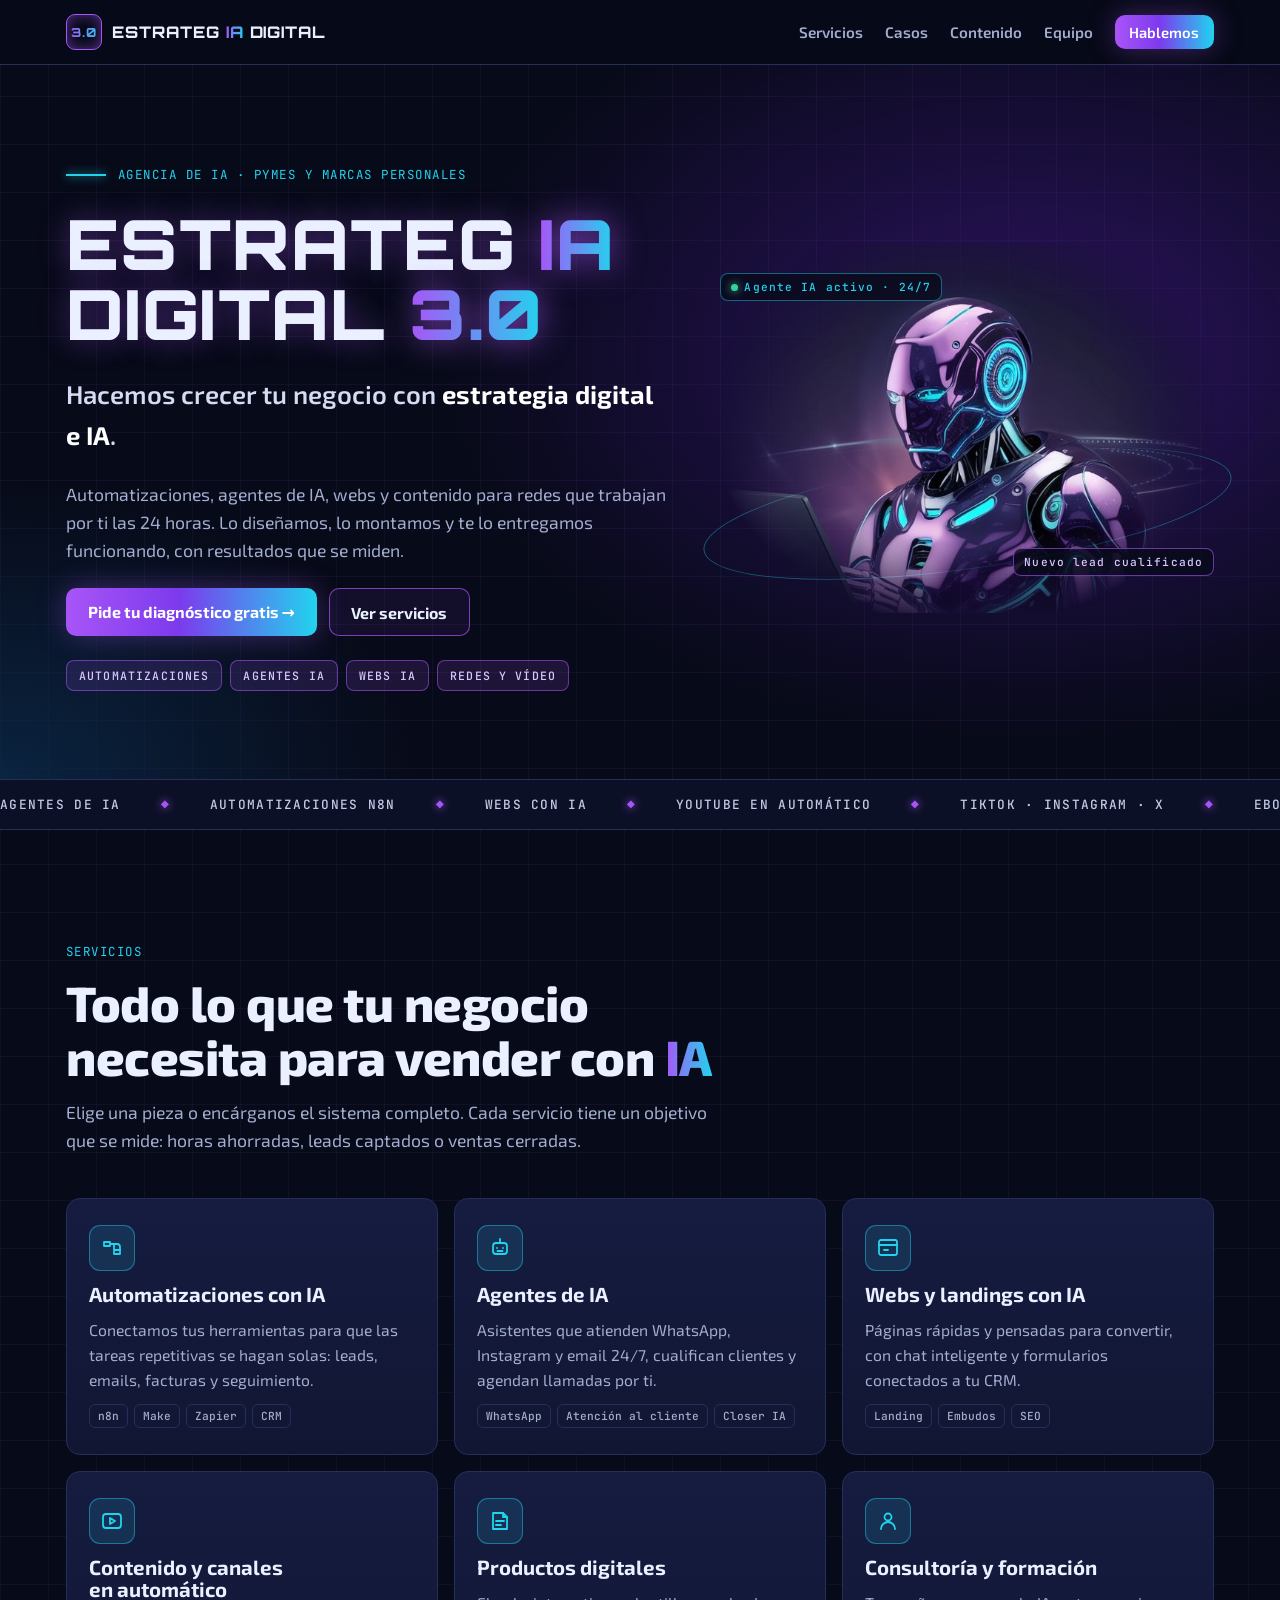
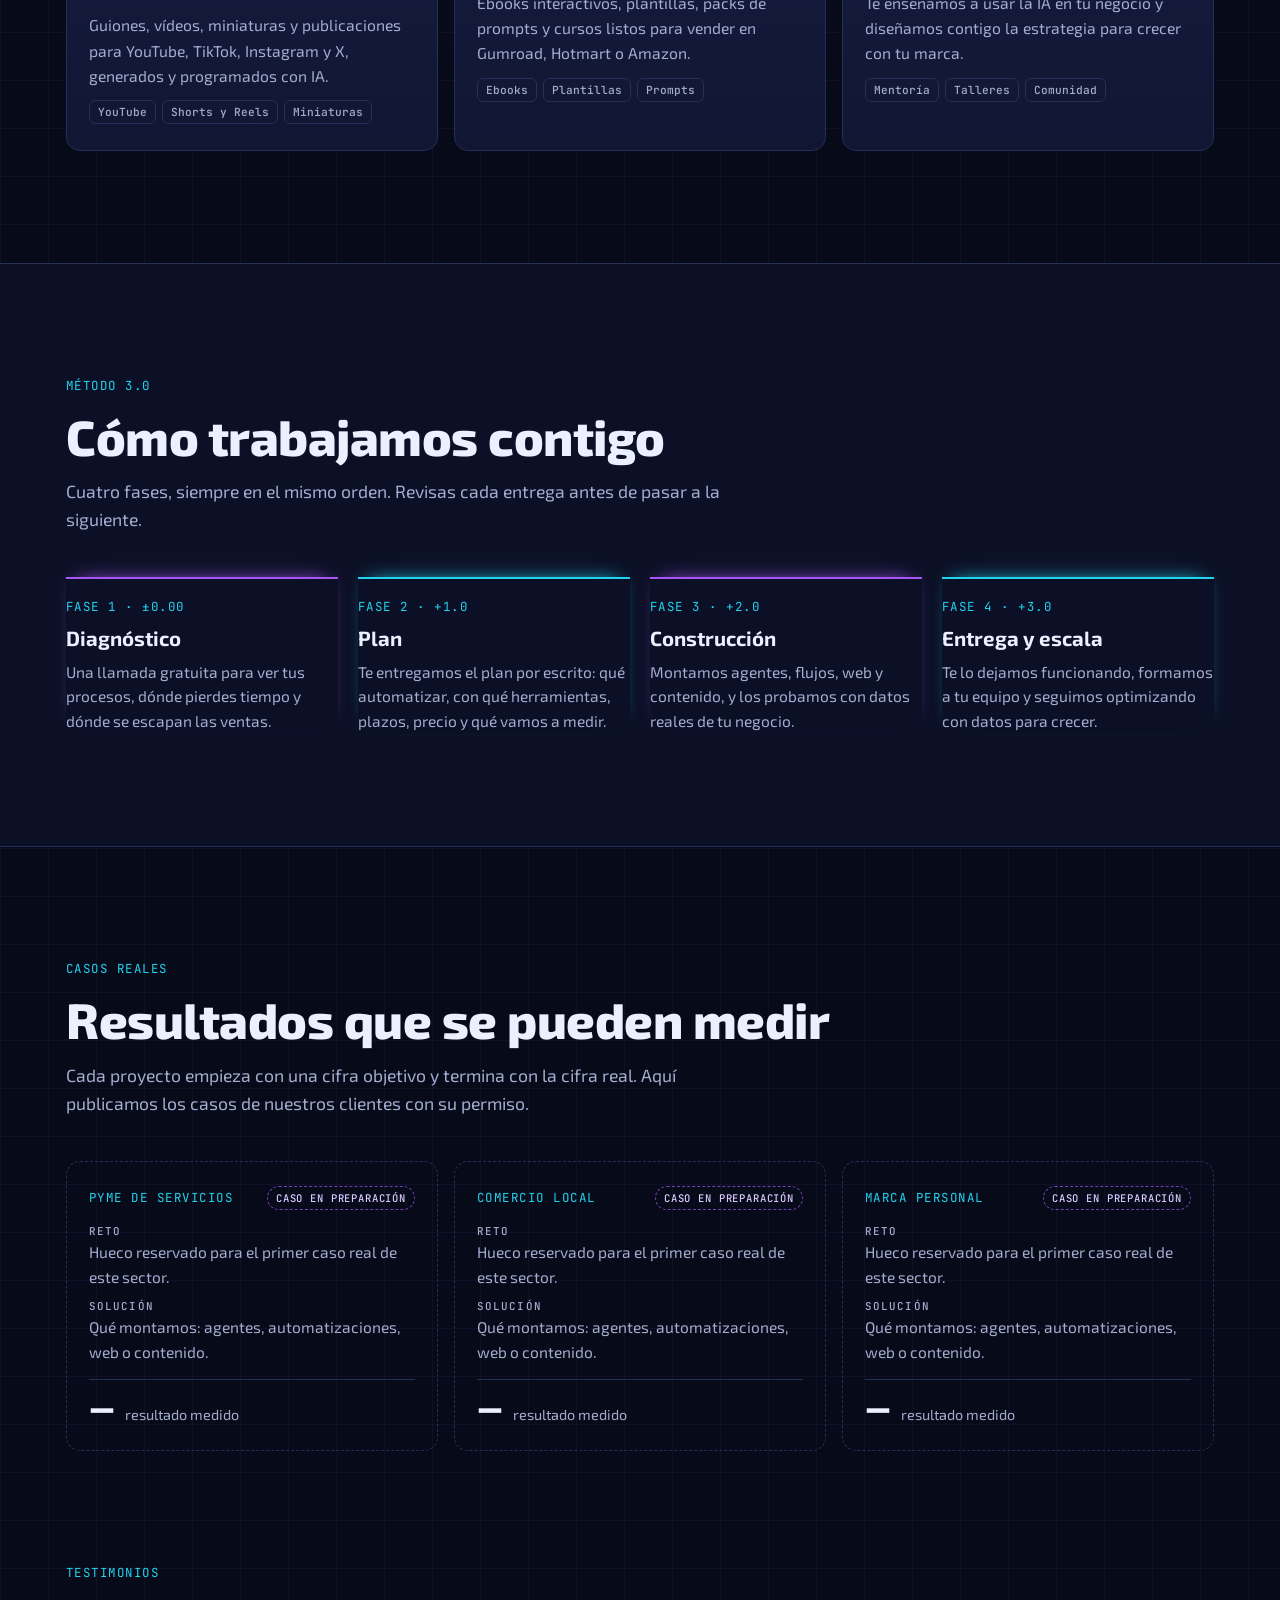
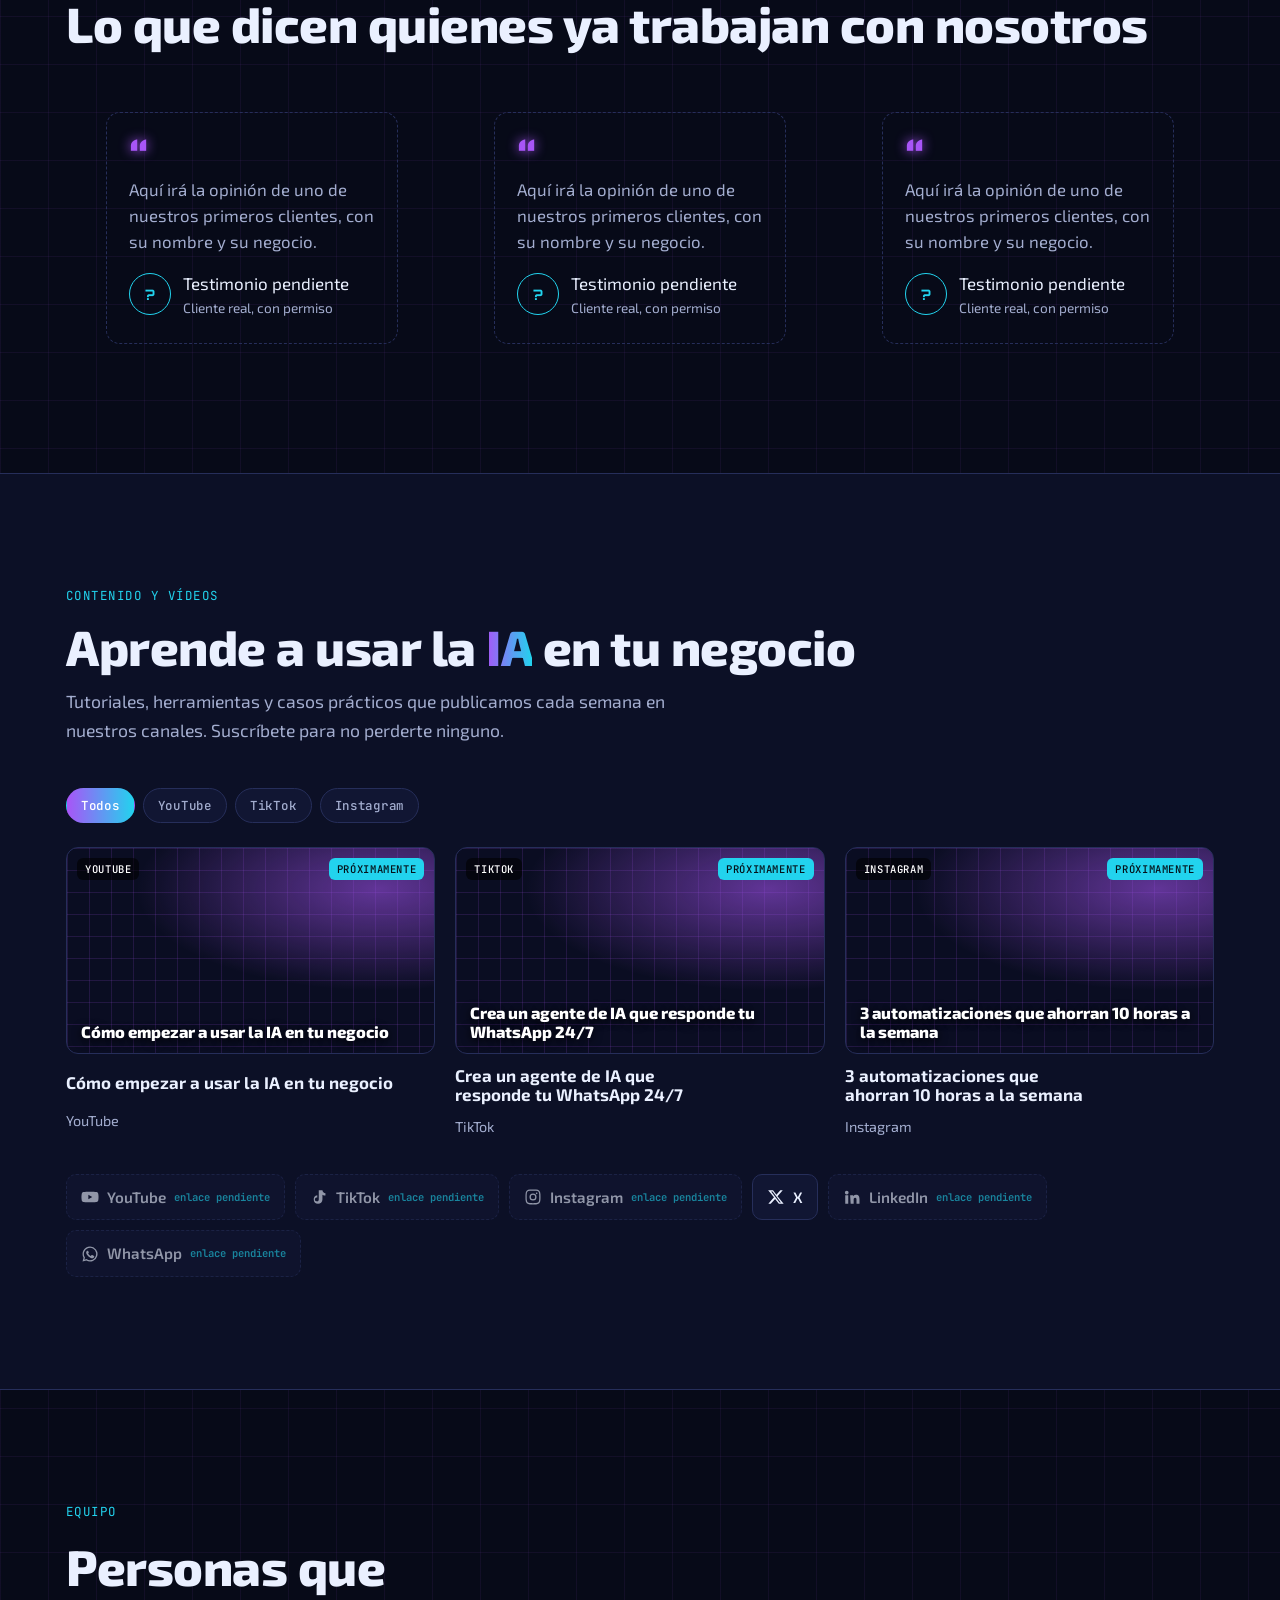
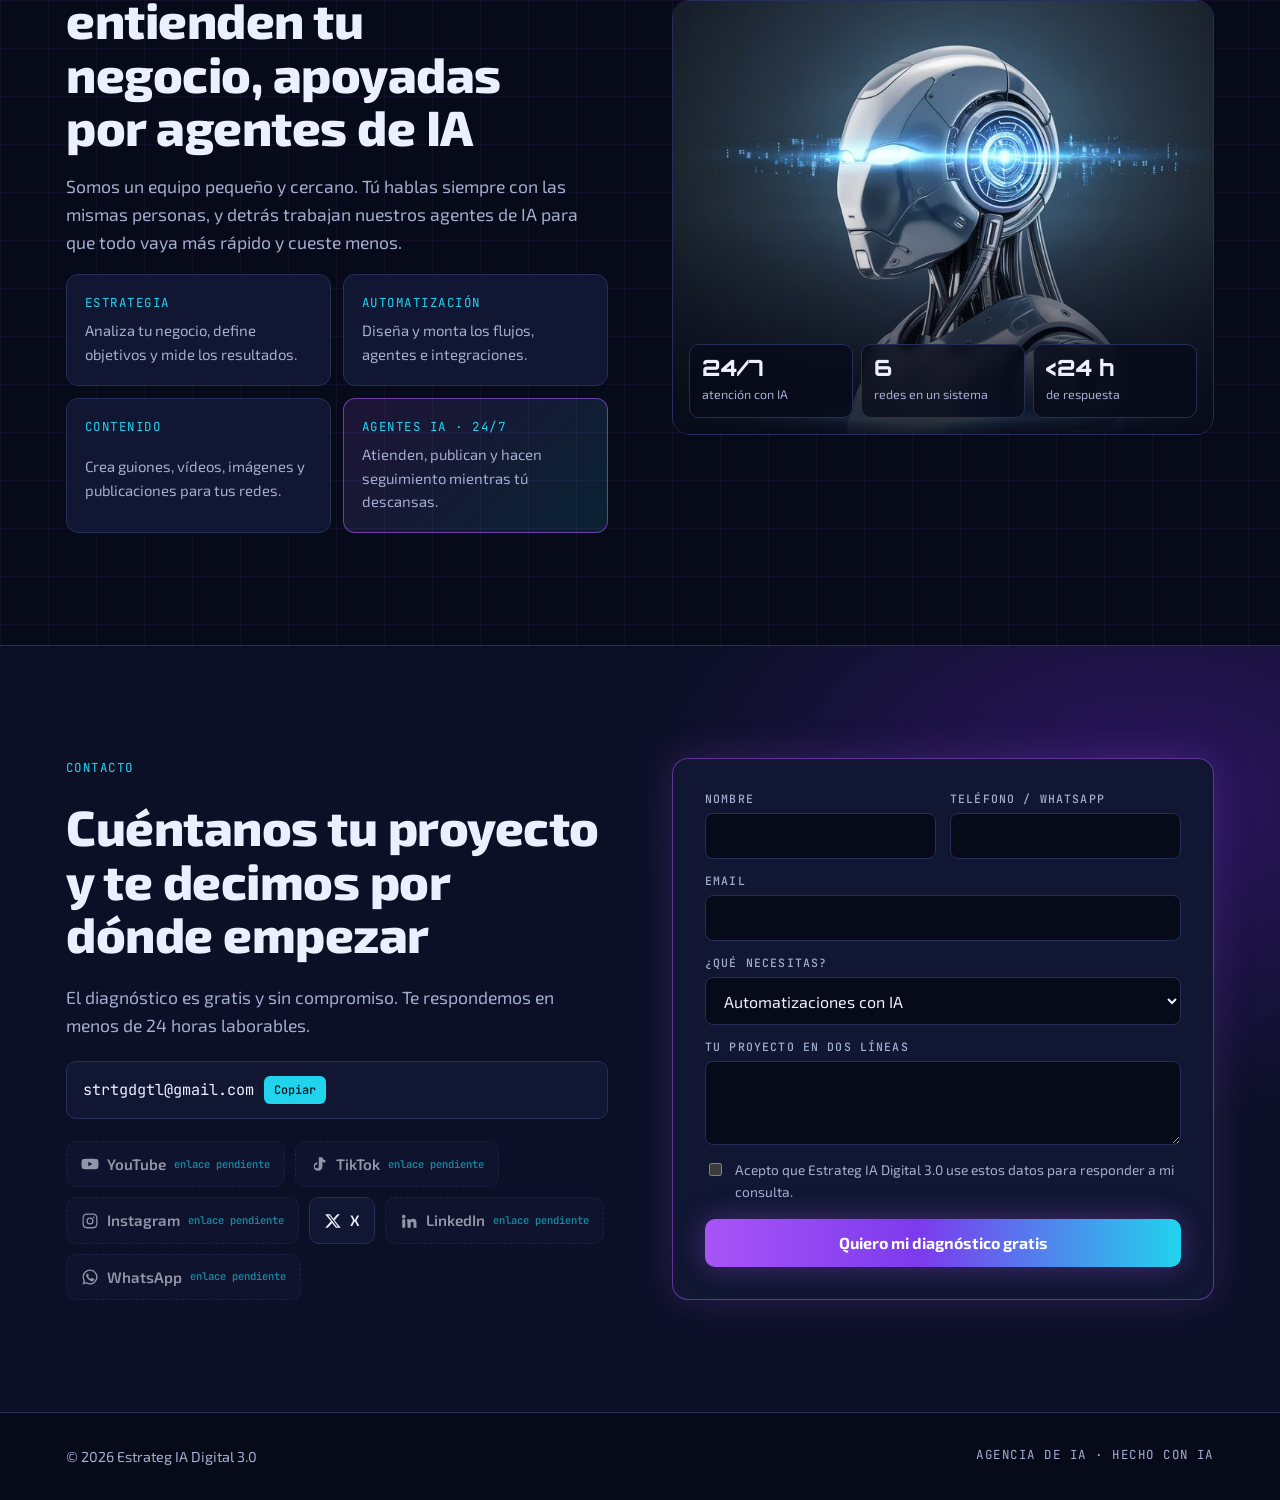
==== commit 67338249: "Separar IA en el nombre: Estrateg IA Digital 3.0 Co-Authored-By: Claude Opus 5.5 <noreply@anthropic." ====
--- a/web/index.html
+++ b/web/index.html
@@ -3,10 +3,10 @@
 <head>
 <meta charset="utf-8">
 <meta name="viewport" content="width=device-width, initial-scale=1, viewport-fit=cover">
-<title>EstrategIA Digital 3.0</title>
+<title>Estrateg IA Digital 3.0</title>
 <meta name="claude:viewport-fit-sides" content="cover">
 <meta name="description" content="Agencia de IA: automatizaciones, agentes de IA, webs, contenido para redes y productos digitales para pymes y marcas personales.">
-<meta property="og:title" content="EstrategIA Digital 3.0 · Agencia de IA">
+<meta property="og:title" content="Estrateg IA Digital 3.0 · Agencia de IA">
 <meta property="og:description" content="Hacemos crecer tu negocio con estrategia digital e IA.">
 <meta property="og:type" content="website">
 <link rel="preconnect" href="https://fonts.googleapis.com">
@@ -227,9 +227,9 @@
 
 <header class="top">
   <div class="wrap">
-    <a class="brand" href="#inicio" aria-label="EstrategIA Digital 3.0, inicio">
+    <a class="brand" href="#inicio" aria-label="Estrateg IA Digital 3.0, inicio">
       <span class="brand-mark grad">3.0</span>
-      <span class="full">Estrateg<span class="grad">IA</span> Digital</span>
+      <span class="full">Estrateg <span class="grad">IA</span> Digital</span>
     </a>
     <nav class="menu" aria-label="Principal">
       <a href="#servicios">Servicios</a>
@@ -246,7 +246,7 @@
     <div class="wrap">
       <div class="hero-copy">
         <span class="mono kicker">Agencia de IA · Pymes y marcas personales</span>
-        <h1>Estrateg<span class="grad">IA</span> Digital <span class="grad">3.0</span></h1>
+        <h1>Estrateg <span class="grad">IA</span> Digital <span class="grad">3.0</span></h1>
         <p class="sub">Hacemos crecer tu negocio con <b>estrategia digital e IA</b>.</p>
         <p class="lead">Automatizaciones, agentes de IA, webs y contenido para redes que trabajan por ti las 24 horas. Lo diseñamos, lo montamos y te lo entregamos funcionando, con resultados que se miden.</p>
         <div class="ctas">
@@ -420,7 +420,7 @@
           </select>
         </div>
         <div class="field"><label for="f-msg">Tu proyecto en dos líneas</label><textarea id="f-msg" name="mensaje" rows="3"></textarea></div>
-        <label class="consent"><input type="checkbox" id="f-ok" required> Acepto que EstrategIA Digital 3.0 use estos datos para responder a mi consulta.</label>
+        <label class="consent"><input type="checkbox" id="f-ok" required> Acepto que Estrateg IA Digital 3.0 use estos datos para responder a mi consulta.</label>
         <button class="btn btn-primary" type="submit">Quiero mi diagnóstico gratis</button>
         <div class="form-msg" id="form-msg" role="status" hidden></div>
       </form>
@@ -430,7 +430,7 @@
 
 <footer>
   <div class="wrap">
-    <span>© <span id="year">2026</span> EstrategIA Digital 3.0</span>
+    <span>© <span id="year">2026</span> Estrateg IA Digital 3.0</span>
     <span class="mono">Agencia de IA · Hecho con IA</span>
   </div>
 </footer>
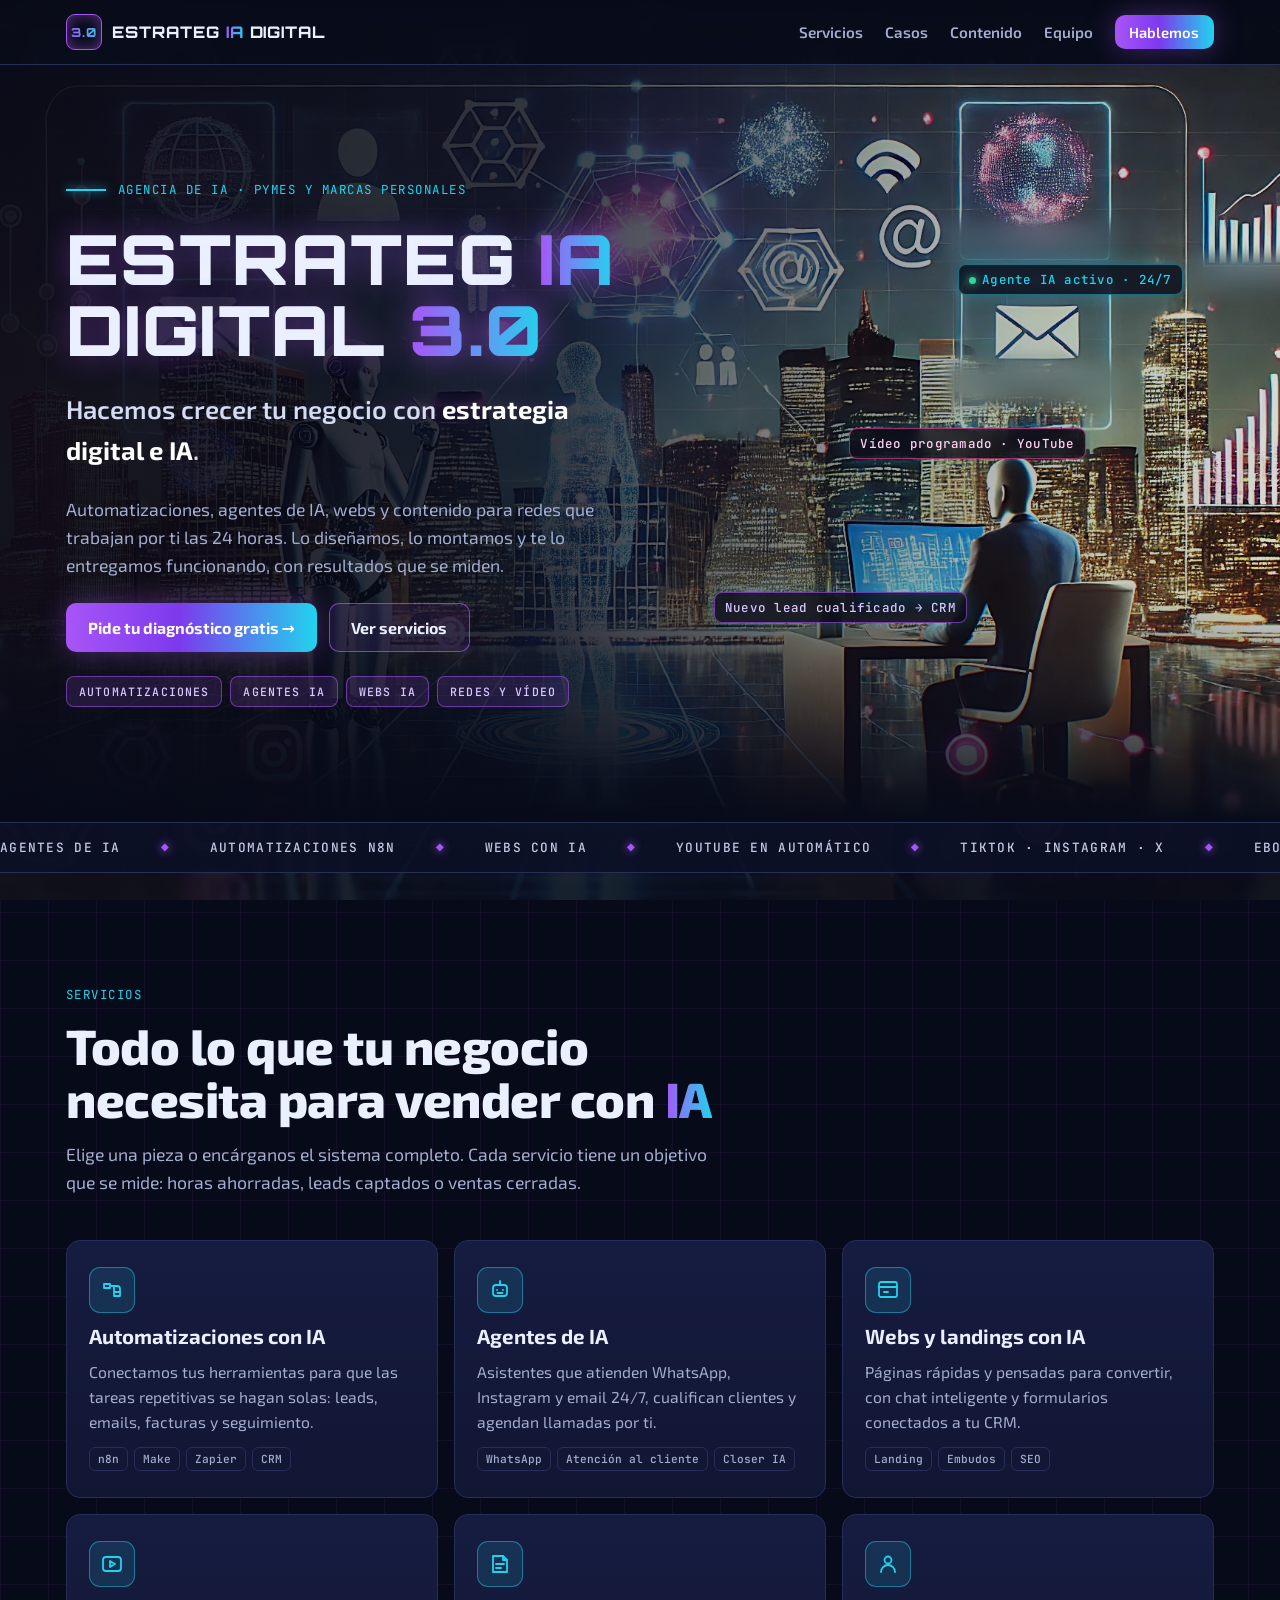
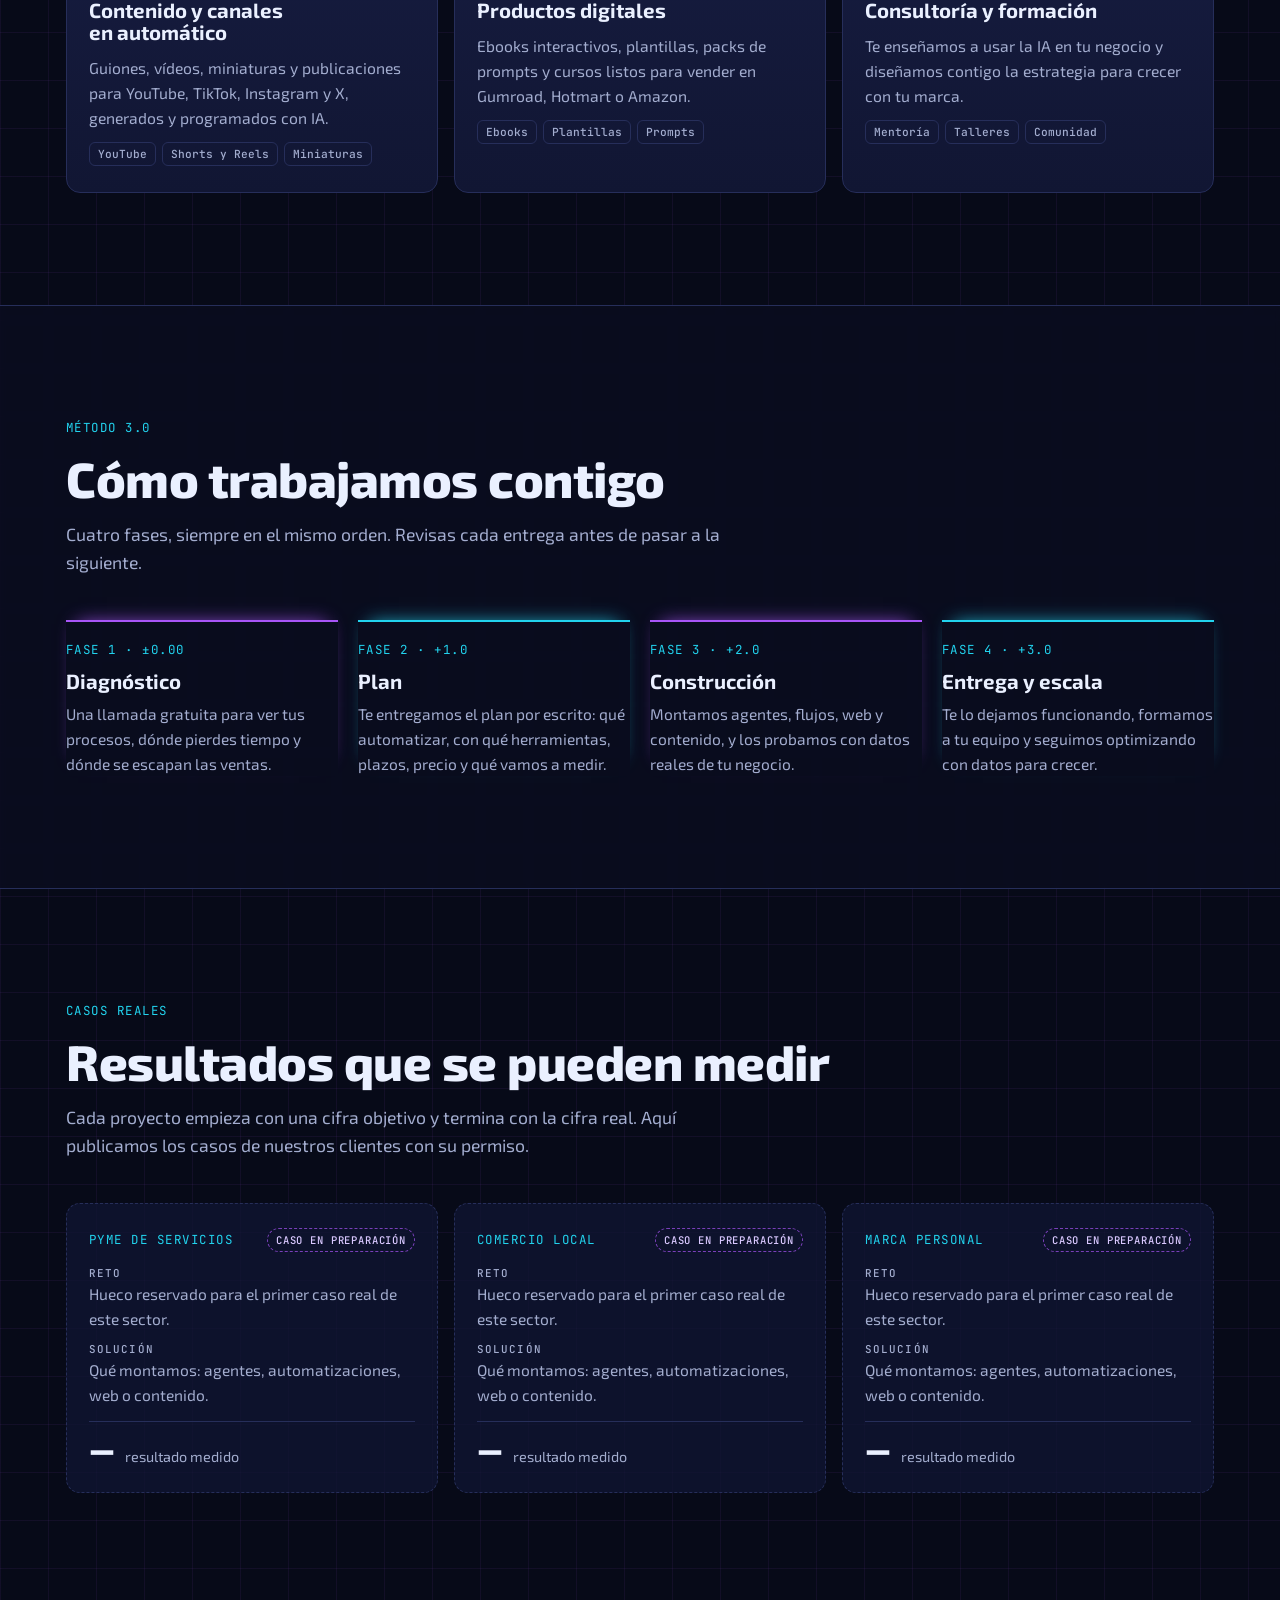
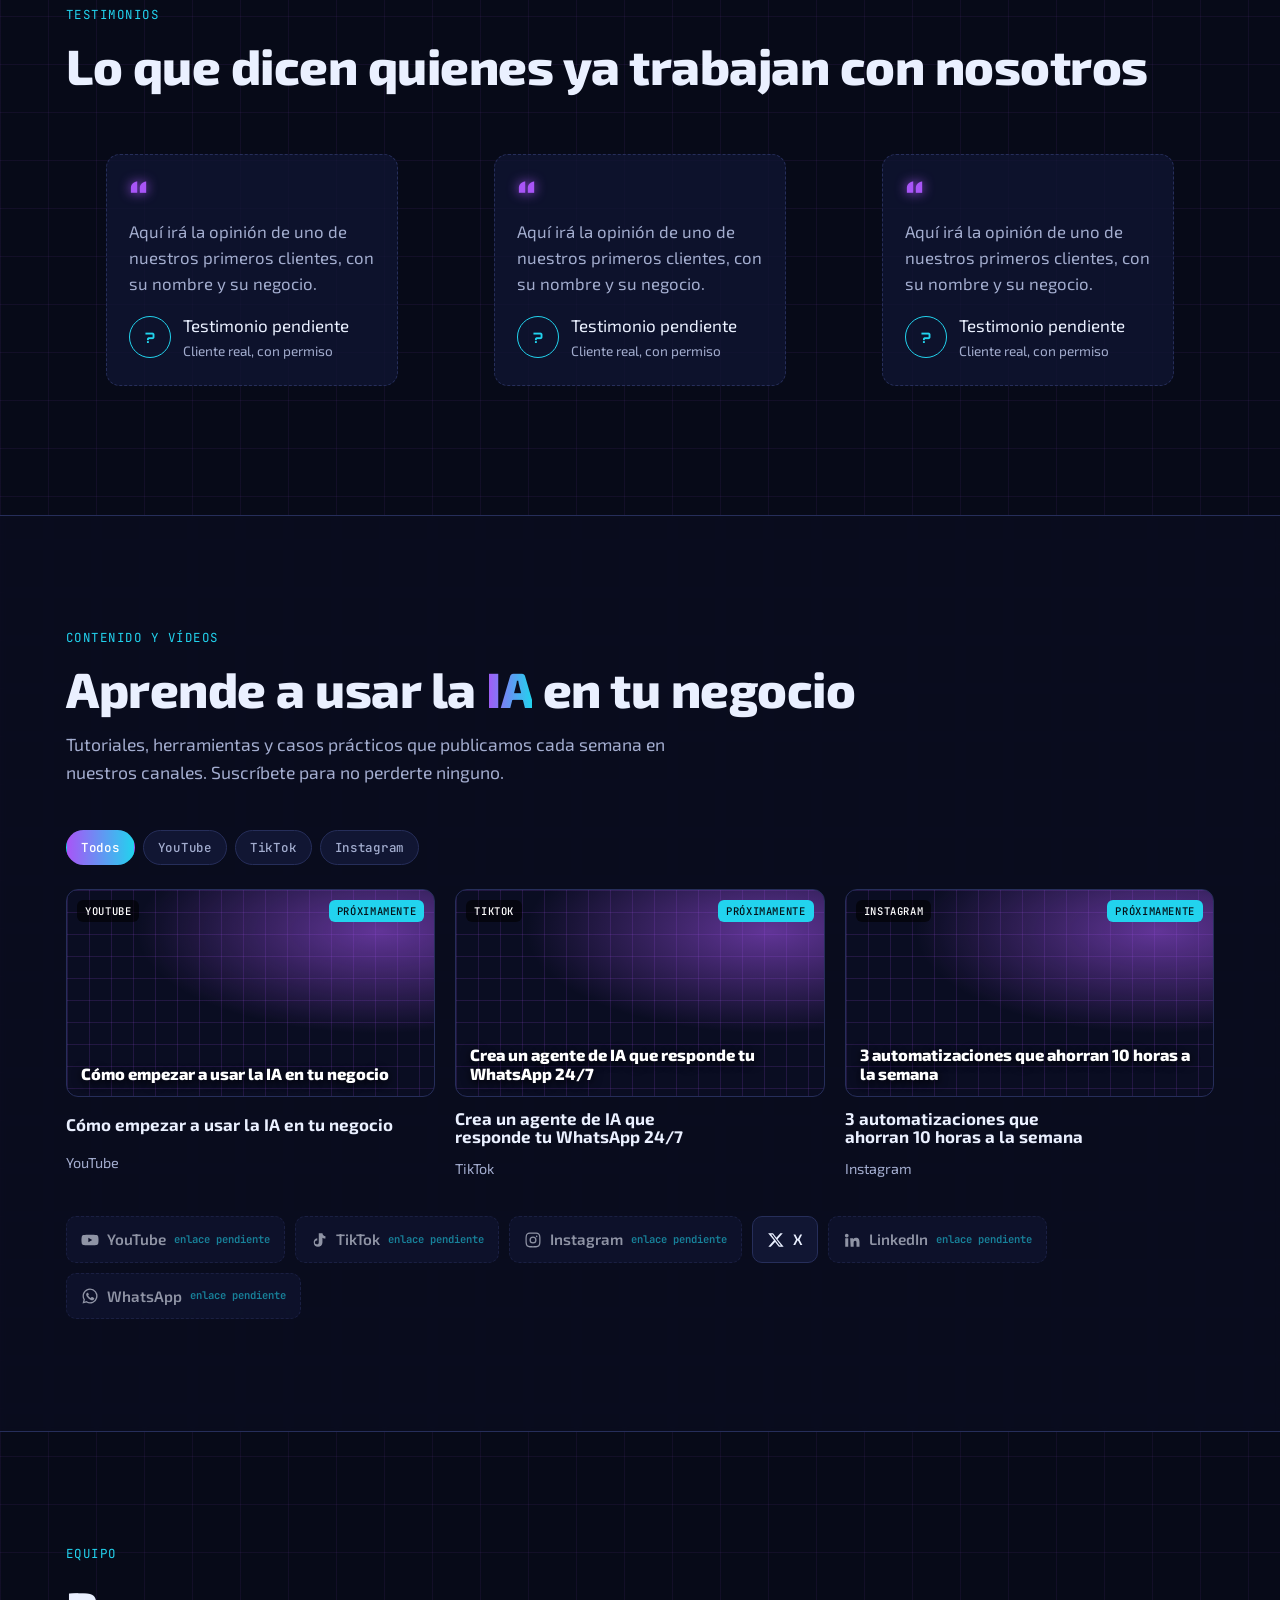
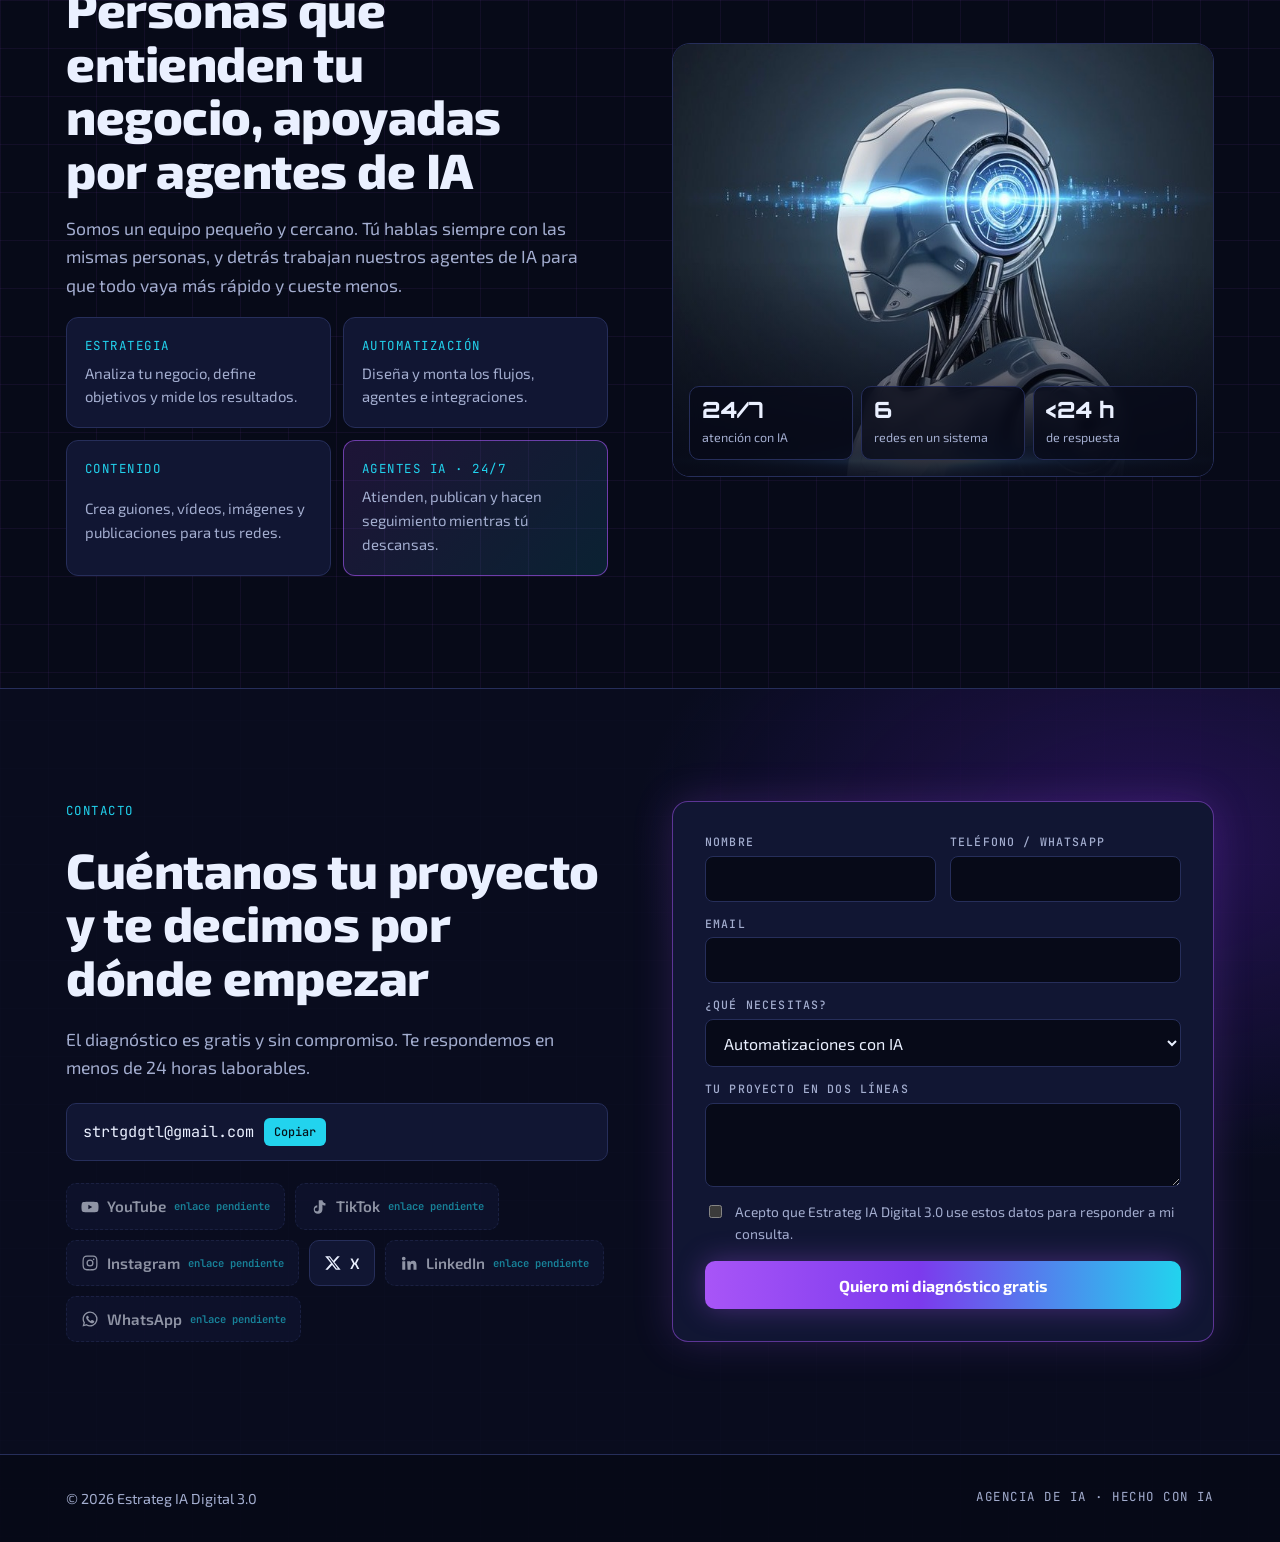
==== commit bc282dc6: "Landing: fondo de ciudad futurista con capa oscura para la legibilidad Imagen de referencia sin el t" ====
--- a/web/index.html
+++ b/web/index.html
@@ -27,9 +27,11 @@
 }
 *{box-sizing:border-box}
 html{scroll-behavior:smooth}
-body{margin:0;background:var(--bg);color:var(--ink);font:400 17px/1.6 var(--f-body);-webkit-font-smoothing:antialiased;
+body{margin:0;background-color:var(--bg);isolation:isolate;color:var(--ink);font:400 17px/1.6 var(--f-body);-webkit-font-smoothing:antialiased;
   background-image:linear-gradient(rgba(168,85,247,.07) 1px,transparent 1px),linear-gradient(90deg,rgba(168,85,247,.07) 1px,transparent 1px);
   background-size:48px 48px}
+/* Fondo: ciudad futurista fija, oscurecida para que el texto se lea siempre */
+.city{position:fixed;inset:0;z-index:-1;background:linear-gradient(180deg,rgba(7,10,24,.80),rgba(7,10,24,.90)),url(assets/fondo-ciudad.jpg) center/cover no-repeat}
 body::before{content:"";position:fixed;inset:0 0 auto;height:env(safe-area-inset-top,0px);z-index:60;background:var(--bg)}
 a{color:inherit}
 :focus-visible{outline:3px solid var(--cyan);outline-offset:3px;border-radius:4px}
@@ -62,12 +64,13 @@
 @media (max-width:440px){.brand .full{display:none}}
 
 /* Hero */
-.hero{position:relative;overflow:hidden;padding-block:clamp(48px,8vw,100px) clamp(48px,7vw,88px);
-  background:radial-gradient(900px 600px at 80% 40%,rgba(88,28,180,.45),transparent 65%),radial-gradient(700px 500px at 0% 100%,rgba(11,42,74,.8),transparent 60%)}
+.hero{position:relative;overflow:hidden;padding-block:clamp(56px,9vw,120px) clamp(64px,9vw,120px);
+  background:linear-gradient(90deg,rgba(7,10,24,.94) 0%,rgba(7,10,24,.82) 42%,rgba(7,10,24,.30) 75%,rgba(7,10,24,.15) 100%),linear-gradient(0deg,rgba(7,10,24,1) 0%,transparent 30%),url(assets/fondo-ciudad.jpg) 70% center/cover no-repeat}
+@media (max-width:900px){.hero{background:linear-gradient(180deg,rgba(7,10,24,.86),rgba(7,10,24,.94)),url(assets/fondo-ciudad.jpg) 40% center/cover no-repeat}}
 .hero::after{content:"";position:absolute;left:-10%;right:-10%;bottom:-80px;height:280px;transform:perspective(500px) rotateX(62deg);transform-origin:bottom;
   background:linear-gradient(rgba(34,211,238,.35) 1px,transparent 1px) 0 0/100% 40px,linear-gradient(90deg,rgba(34,211,238,.35) 1px,transparent 1px) 0 0/56px 100%;
   -webkit-mask:linear-gradient(to top,#000 10%,transparent 90%);mask:linear-gradient(to top,#000 10%,transparent 90%);pointer-events:none}
-.hero .wrap{position:relative;z-index:1;display:grid;grid-template-columns:1.1fr .9fr;gap:clamp(24px,4vw,56px);align-items:center}
+.hero .wrap{position:relative;z-index:1;display:grid;grid-template-columns:1.05fr .95fr;gap:clamp(24px,4vw,56px);align-items:center}
 .hero-copy{min-width:0;display:grid;gap:24px}
 .kicker{color:var(--cyan);display:flex;align-items:center;gap:12px}
 .kicker::before{content:"";width:40px;border-top:2px solid var(--cyan);box-shadow:0 0 10px var(--cyan)}
@@ -80,18 +83,19 @@
 .chips{display:flex;flex-wrap:wrap;gap:8px}
 .chips span{font:500 .72rem var(--f-mono);letter-spacing:.1em;text-transform:uppercase;padding:7px 12px;border:1px solid rgba(168,85,247,.55);border-radius:8px;color:#D9C8FF;background:var(--vio-soft)}
 .robot-wrap{position:relative;min-width:0;aspect-ratio:8/6;max-width:100%}
-.robot{position:absolute;inset:0;background:url(assets/robot-violeta.jpg) center/cover;border-radius:20px;
+.robot{display:none;position:absolute;inset:0;background:url(assets/robot-violeta.jpg) center/cover;border-radius:20px;
   -webkit-mask:radial-gradient(52% 56% at 50% 48%,#000 58%,transparent 100%);mask:radial-gradient(52% 56% at 50% 48%,#000 58%,transparent 100%);
   animation:float 6s ease-in-out infinite}
-.orbit{position:absolute;left:-4%;right:-4%;top:58%;height:30%;border:1.5px solid rgba(34,211,238,.4);border-radius:50%;transform:rotate(-8deg)}
+.orbit{display:none;position:absolute;left:-4%;right:-4%;top:58%;height:30%;border:1.5px solid rgba(34,211,238,.4);border-radius:50%;transform:rotate(-8deg)}
 .hud{position:absolute;font:500 .7rem var(--f-mono);letter-spacing:.1em;color:var(--cyan);padding:6px 10px;border:1px solid rgba(34,211,238,.45);border-radius:8px;background:rgba(7,10,24,.75)}
-.hud.a{top:8%;left:0}.hud.b{bottom:10%;right:0;color:#D9C8FF;border-color:rgba(168,85,247,.6)}
+.hud{font-size:.78rem;box-shadow:0 0 18px rgba(34,211,238,.25);backdrop-filter:blur(6px)}.hud.a{top:4%;right:6%}.hud.b{bottom:4%;left:4%;color:#D9C8FF;border-color:rgba(168,85,247,.6)}
+.hud.c{top:46%;left:30%;color:#FFD1F3;border-color:rgba(236,72,153,.6)}
 .hud i{display:inline-block;width:7px;height:7px;border-radius:50%;background:#34D399;box-shadow:0 0 8px #34D399;margin-right:6px}
 @keyframes float{50%{transform:translateY(-10px)}}
-@media (max-width:900px){.hero .wrap{grid-template-columns:1fr}.robot-wrap{max-width:520px;width:100%;justify-self:center}}
+@media (max-width:900px){.hero .wrap{grid-template-columns:1fr}.robot-wrap{display:none}}
 
 /* Franja */
-.strip{background:var(--bg2);border-block:1px solid var(--line);overflow:hidden}
+.strip{background:rgba(12,16,38,.88);border-block:1px solid var(--line);overflow:hidden}
 .strip .track{display:flex;gap:40px;padding-block:16px;white-space:nowrap;width:max-content;animation:slide 40s linear infinite}
 .strip span{font:500 .8rem var(--f-mono);letter-spacing:.1em;text-transform:uppercase;color:#C3CBE6}
 .strip span::after{content:"◆";margin-left:40px;color:var(--vio);text-shadow:0 0 8px var(--vio)}
@@ -116,7 +120,7 @@
 @media (max-width:600px){.services{grid-template-columns:1fr}}
 
 /* Método */
-.method{background:var(--bg2);border-block:1px solid var(--line)}
+.method{background:rgba(10,13,32,.80);backdrop-filter:blur(3px);border-block:1px solid var(--line)}
 .steps{display:grid;grid-template-columns:repeat(4,minmax(0,1fr));gap:20px}
 .step{border-top:2px solid var(--vio);box-shadow:0 -8px 18px -12px var(--vio);padding-top:18px;display:grid;gap:10px;min-width:0}
 .step:nth-child(even){border-color:var(--cyan);box-shadow:0 -8px 18px -12px var(--cyan)}
@@ -137,7 +141,7 @@
 .case .metric{display:flex;align-items:baseline;gap:10px;padding-top:12px;border-top:1px solid var(--line)}
 .case .metric b{font:800 2rem/1 var(--f-brand);font-variant-numeric:tabular-nums}
 .case .metric span{color:var(--muted);font-size:.9rem}
-.case.empty{border-style:dashed;background:transparent}
+.case.empty{border-style:dashed;background:rgba(17,22,51,.75)}
 .case.empty dd{color:var(--muted)}
 @media (max-width:900px){.cases{grid-template-columns:1fr}}
 
@@ -149,7 +153,7 @@
 .who{display:flex;align-items:center;gap:12px}
 .avatar{width:42px;height:42px;border-radius:50%;flex:none;display:grid;place-items:center;font:700 .9rem var(--f-brand);border:1.5px solid var(--cyan);color:var(--cyan)}
 .who small{display:block;color:var(--muted);font-size:.85rem}
-.quote.empty{border-style:dashed;background:transparent}
+.quote.empty{border-style:dashed;background:rgba(17,22,51,.75)}
 .quote.empty blockquote{color:var(--muted)}
 @media (max-width:900px){.quotes{grid-template-columns:1fr}}
 
@@ -200,7 +204,7 @@
 @media (max-width:440px){.roles{grid-template-columns:1fr}.facts{grid-template-columns:1fr 1fr 1fr}.fact b{font-size:1.1rem}}
 
 /* Contacto */
-.contact{background:radial-gradient(800px 500px at 90% 20%,rgba(88,28,180,.4),transparent 65%),var(--bg2);border-top:1px solid var(--line)}
+.contact{background:radial-gradient(800px 500px at 90% 20%,rgba(88,28,180,.35),transparent 65%),rgba(10,13,32,.86);border-top:1px solid var(--line)}
 .contact .wrap{display:grid;grid-template-columns:1fr 1fr;gap:clamp(28px,5vw,64px)}
 .contact-info{display:grid;gap:22px;align-content:start;min-width:0}
 .mailrow{display:flex;flex-wrap:wrap;align-items:center;gap:10px;padding:14px 16px;border:1px solid var(--line);border-radius:10px;background:var(--panel);font-family:var(--f-mono);font-size:.95rem;user-select:all;word-break:break-all}
@@ -217,7 +221,7 @@
 @media (max-width:860px){.contact .wrap{grid-template-columns:1fr}}
 @media (max-width:480px){.row2{grid-template-columns:1fr}}
 
-footer{border-top:1px solid var(--line);padding-block:32px;background:var(--bg)}
+footer{border-top:1px solid var(--line);padding-block:32px;background:rgba(7,10,24,.95)}
 footer .wrap{display:flex;flex-wrap:wrap;justify-content:space-between;gap:16px;color:var(--muted);font-size:.9rem}
 
 @media (prefers-reduced-motion:reduce){*{animation:none!important;transition:none!important}html{scroll-behavior:auto}}
@@ -225,6 +229,7 @@
 </head>
 <body>
 
+<div class="city" aria-hidden="true"></div>
 <header class="top">
   <div class="wrap">
     <a class="brand" href="#inicio" aria-label="Estrateg IA Digital 3.0, inicio">
@@ -259,7 +264,8 @@
         <div class="orbit"></div>
         <div class="robot"></div>
         <span class="hud a"><i></i>Agente IA activo · 24/7</span>
-        <span class="hud b">Nuevo lead cualificado</span>
+        <span class="hud b">Nuevo lead cualificado → CRM</span>
+        <span class="hud c">Vídeo programado · YouTube</span>
       </div>
     </div>
   </section>
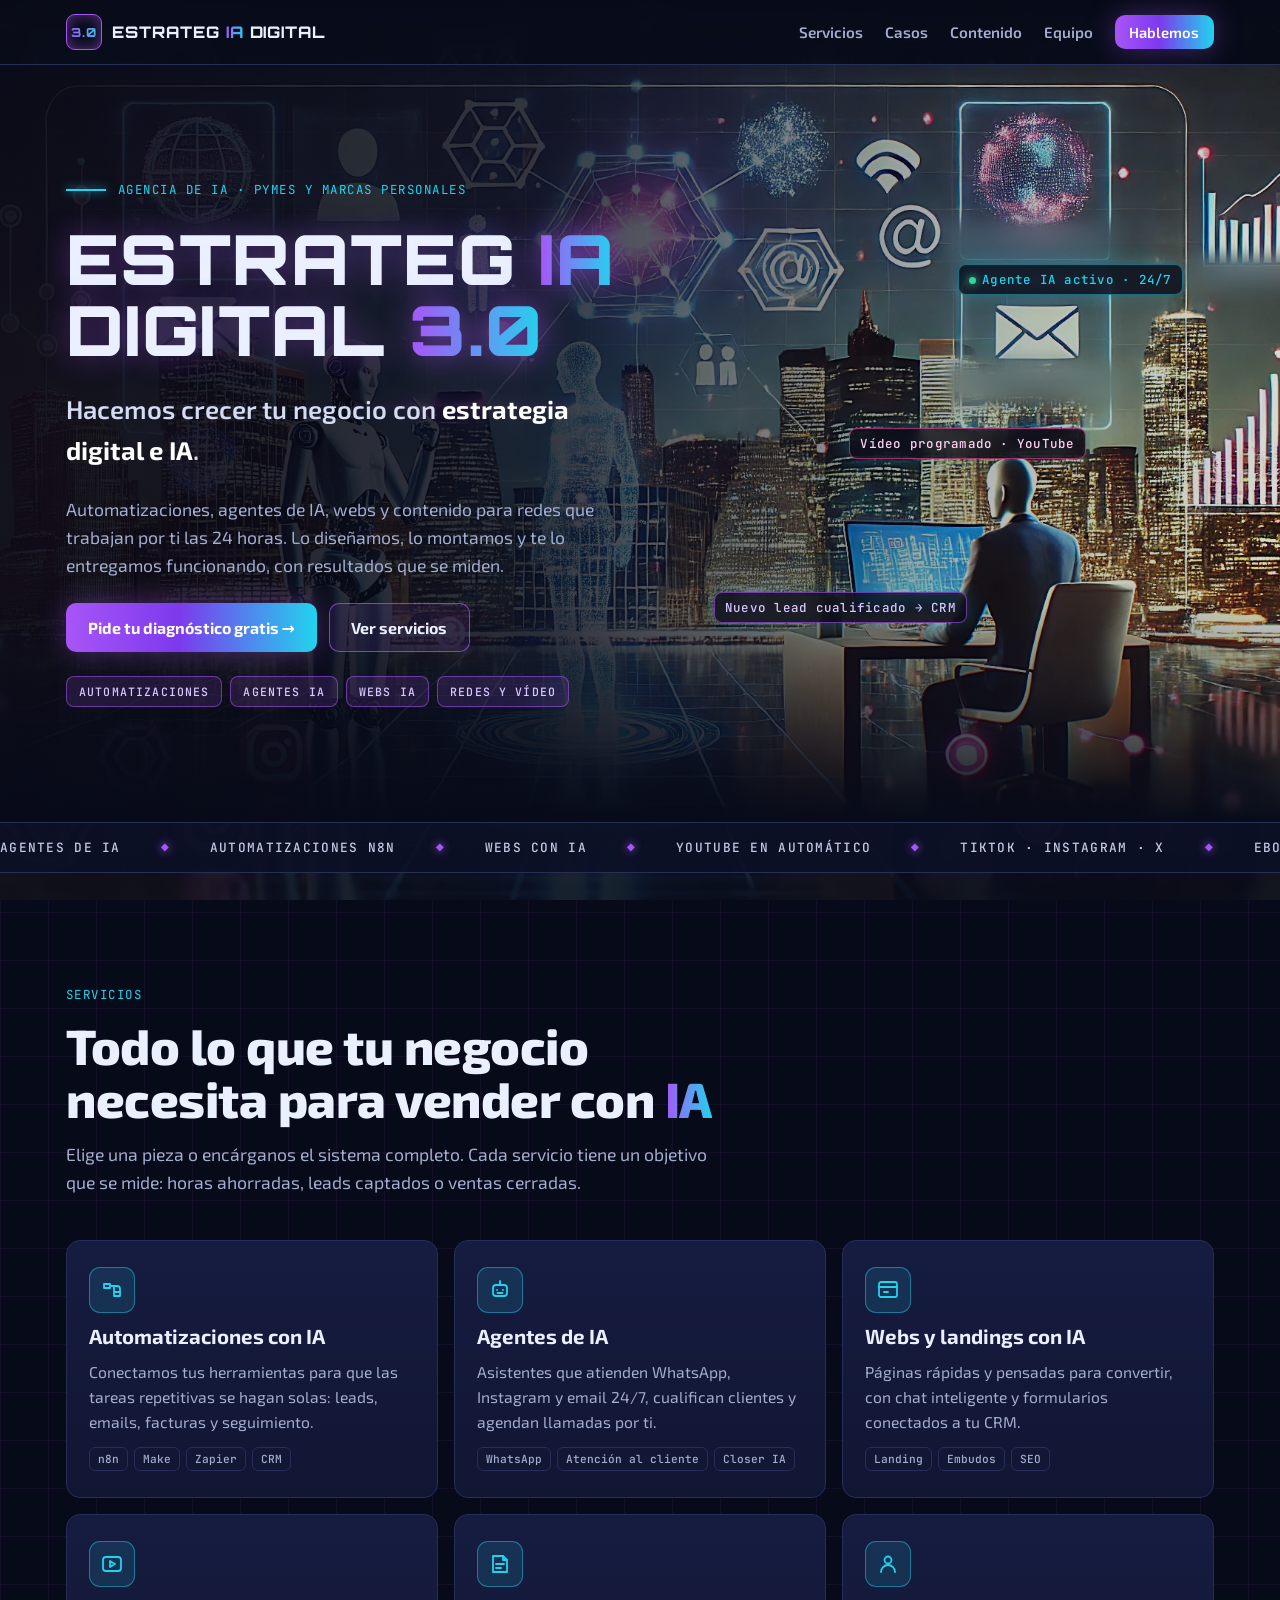
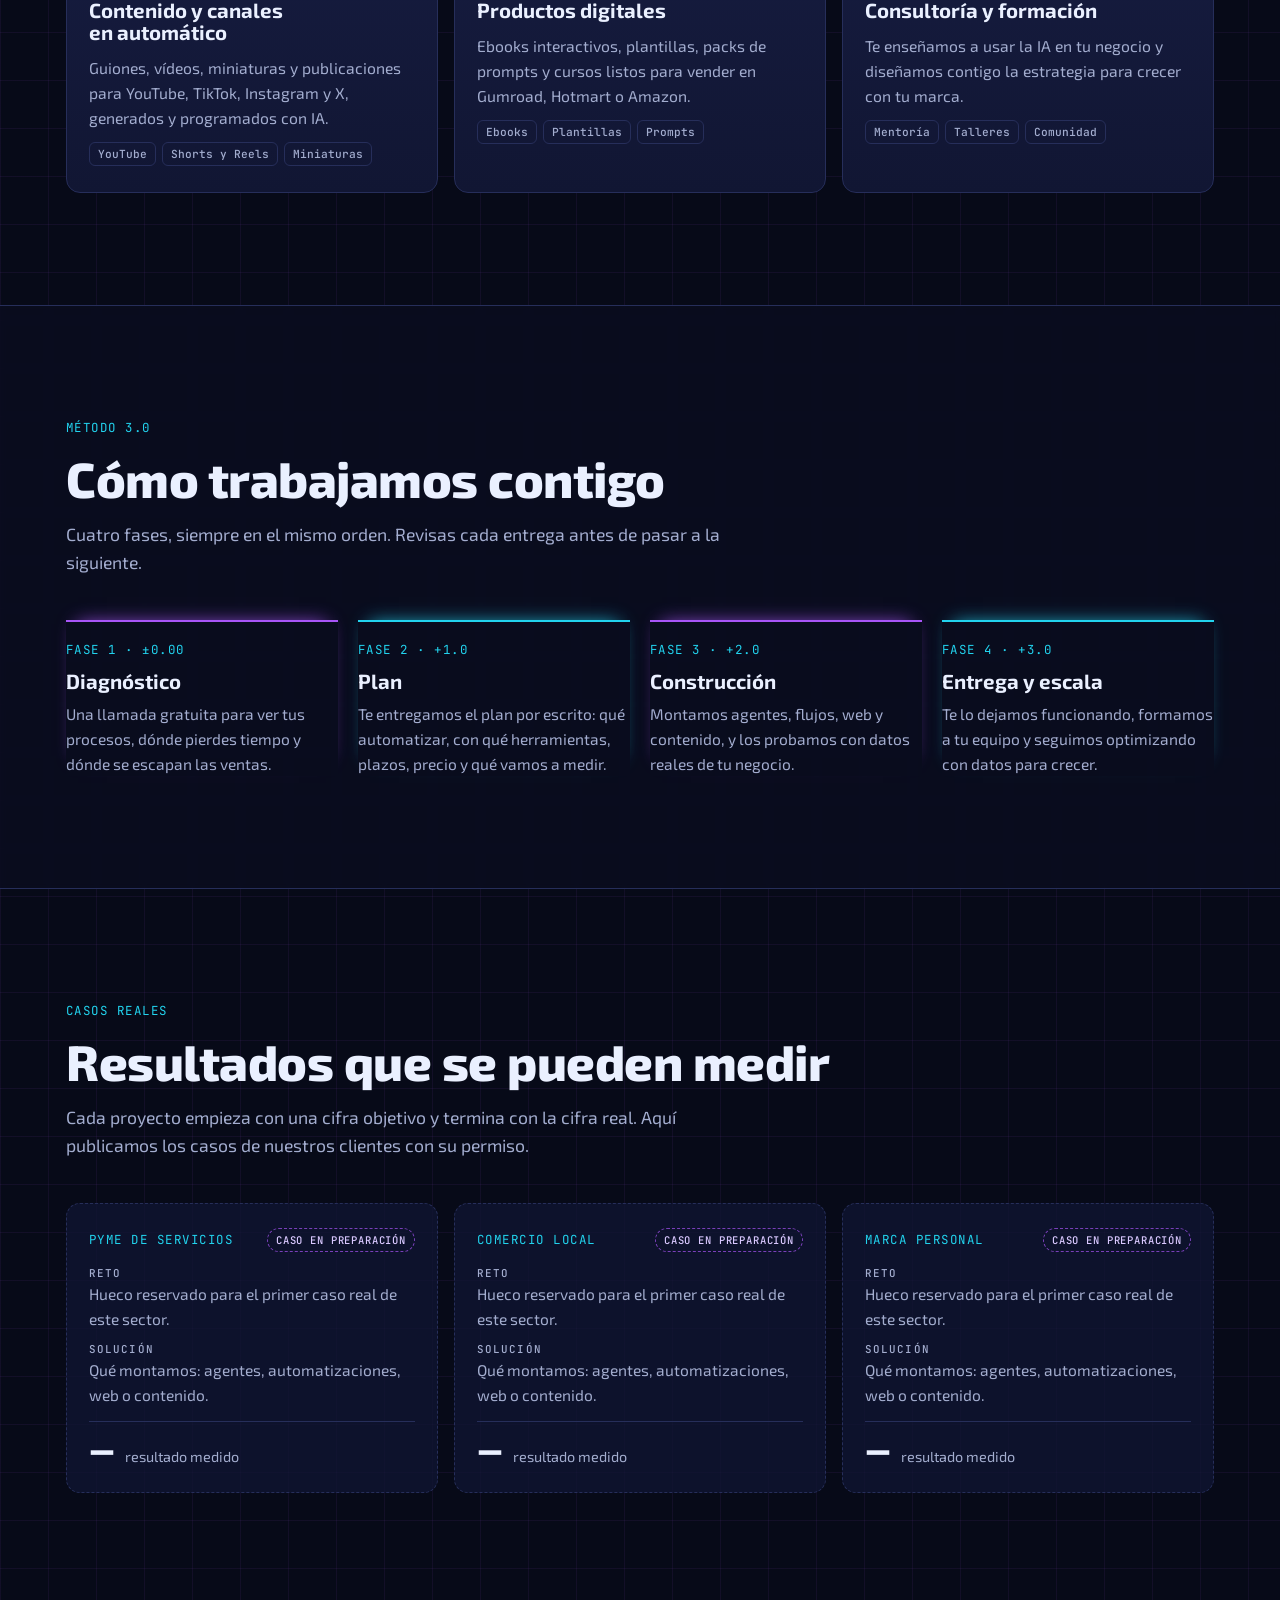
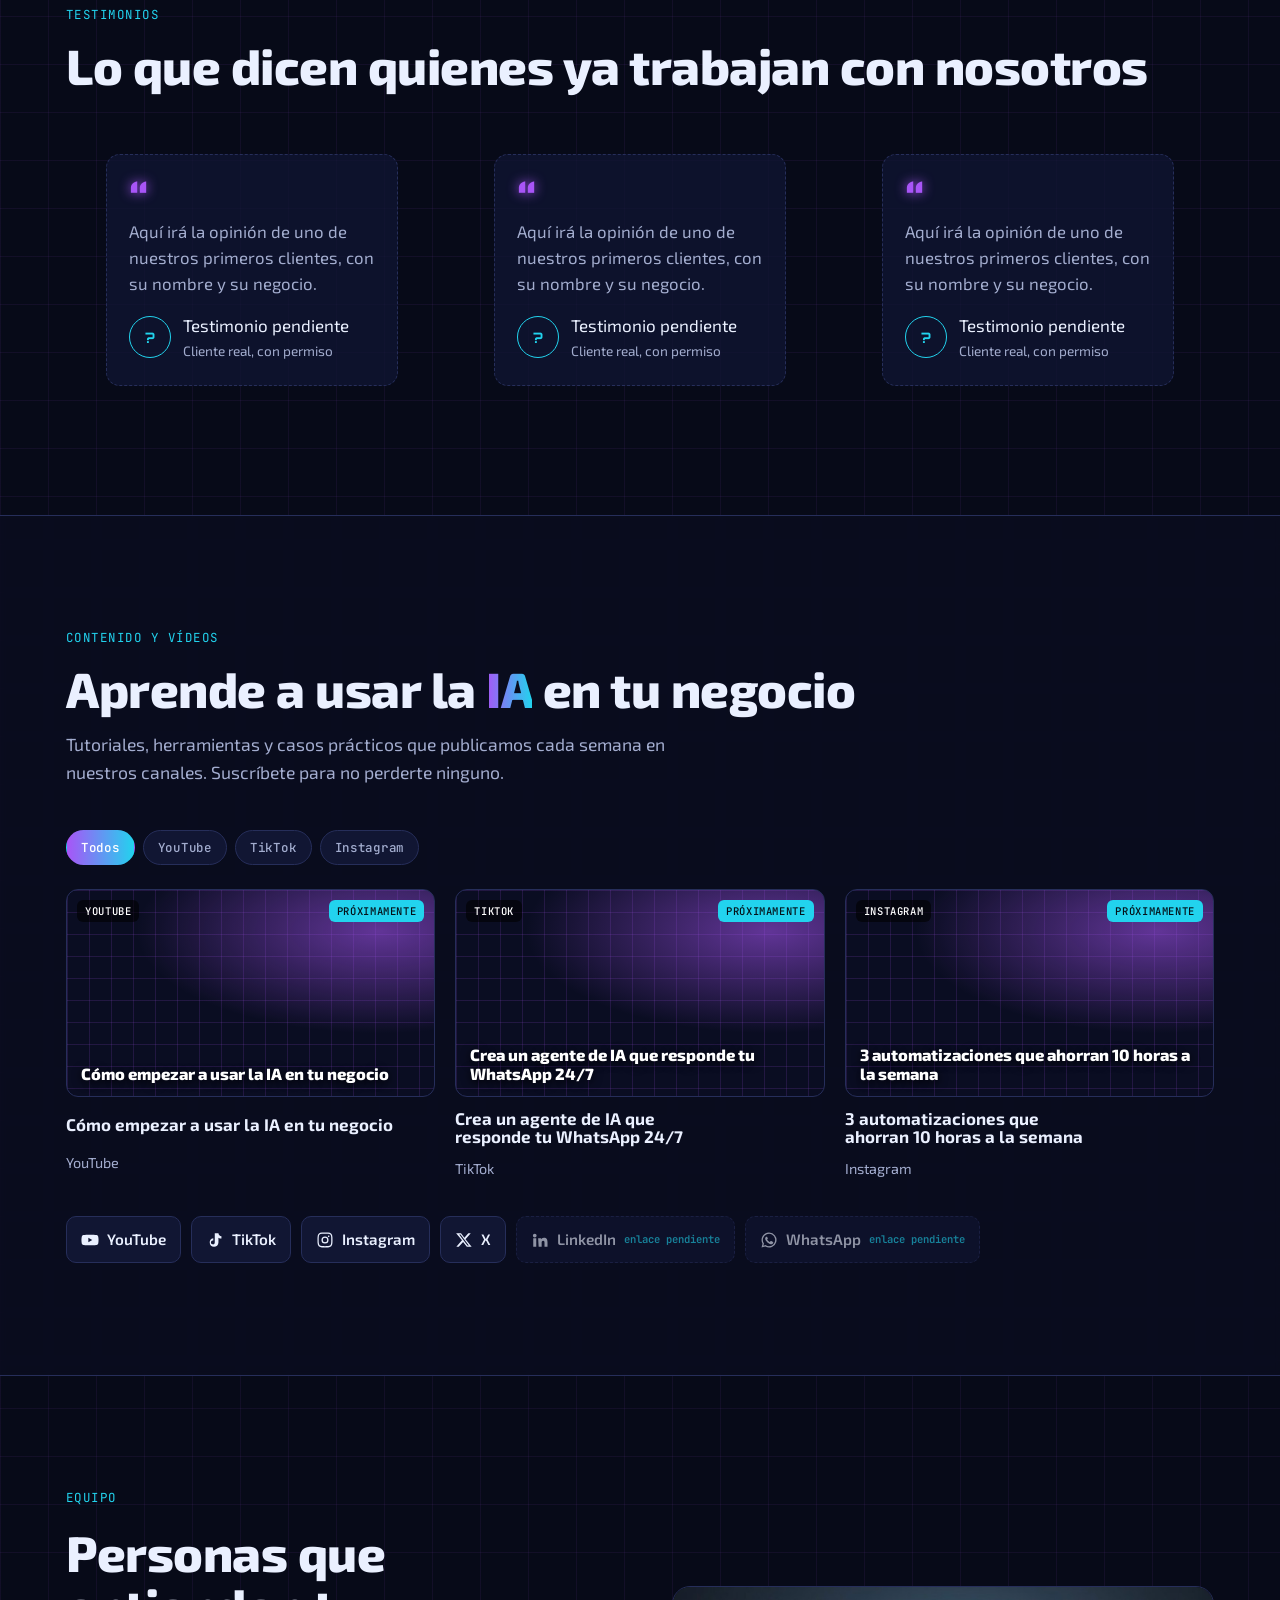
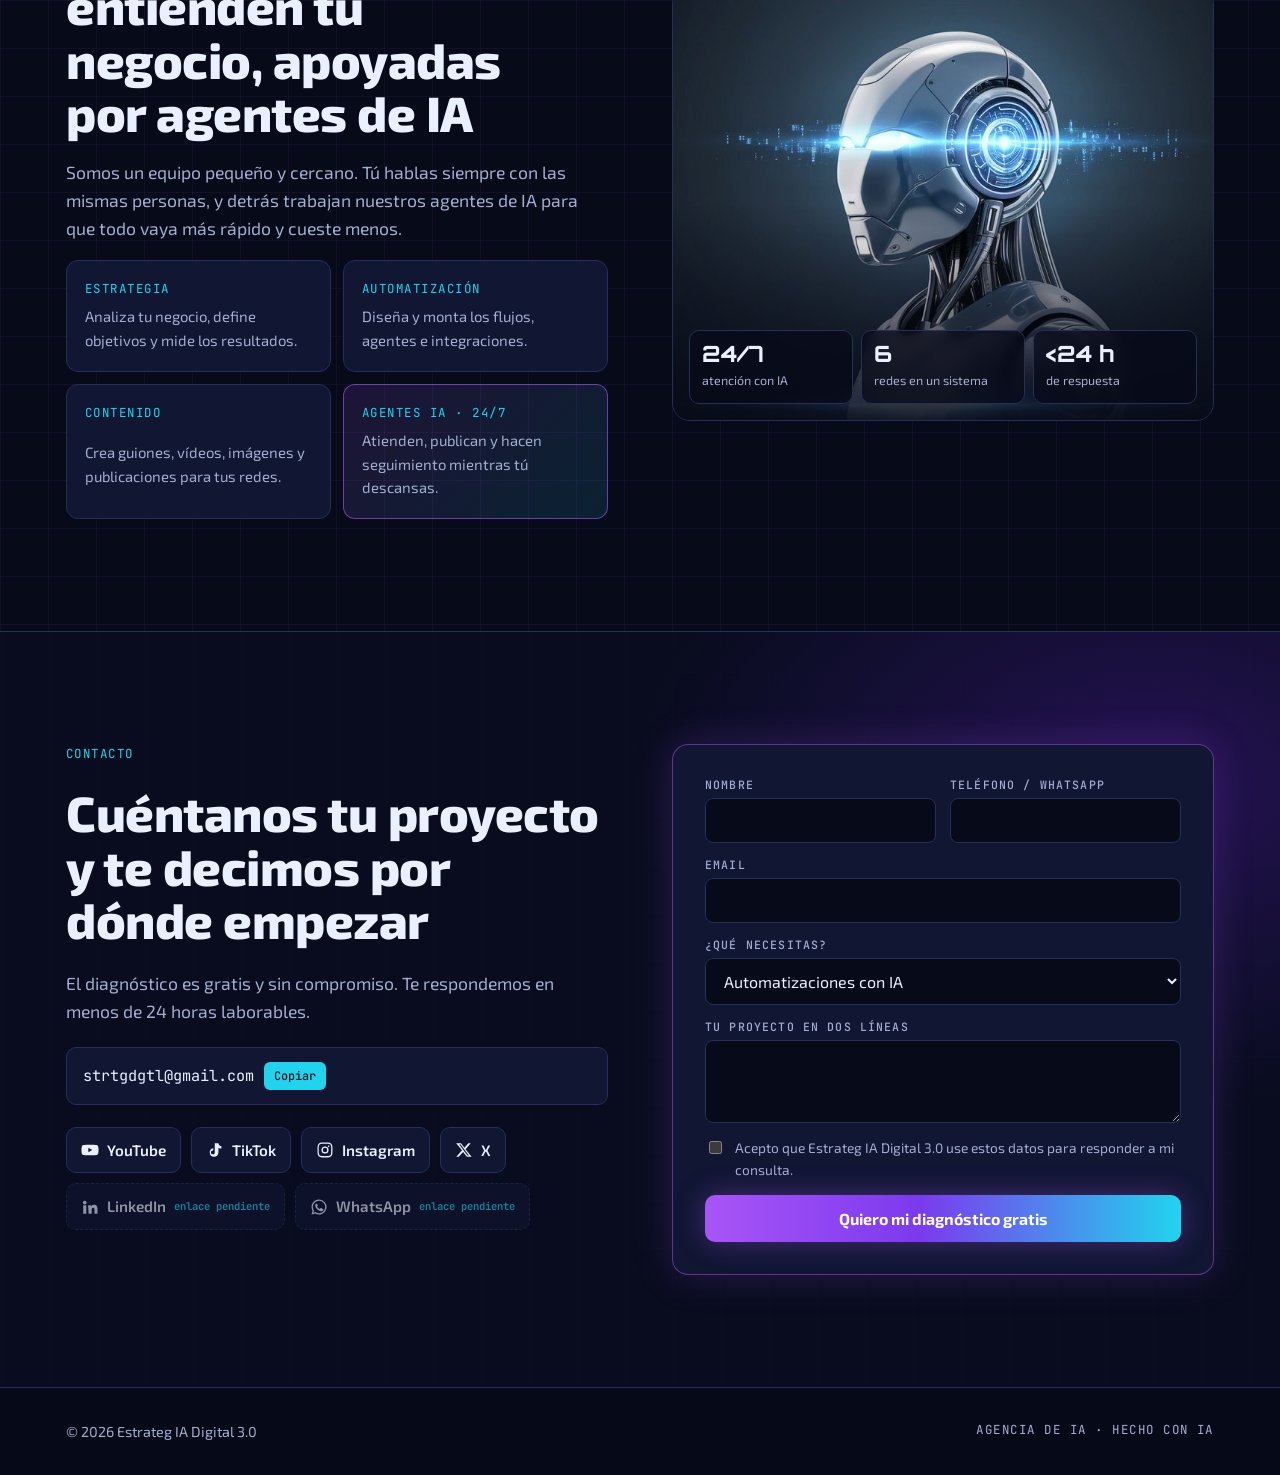
==== commit cb3c46d0: "Landing: enlaces reales de YouTube, TikTok e Instagram Co-Authored-By: Claude Opus 5.5 <noreply@anth" ====
--- a/web/index.html
+++ b/web/index.html
@@ -455,9 +455,9 @@
   email: "strtgdgtl@gmail.com",
   formEndpoint: "",
   redes: {
-    youtube:   "",
-    tiktok:    "",
-    instagram: "",
+    youtube:   "https://www.youtube.com/@EstrategIADigital-s8n",
+    tiktok:    "https://www.tiktok.com/@estrateg.ia.digit",
+    instagram: "https://www.instagram.com/estrateg.ia.digital.3.0/",
     x:         "https://x.com/2279Jmgarcia",
     linkedin:  "",
     whatsapp:  ""
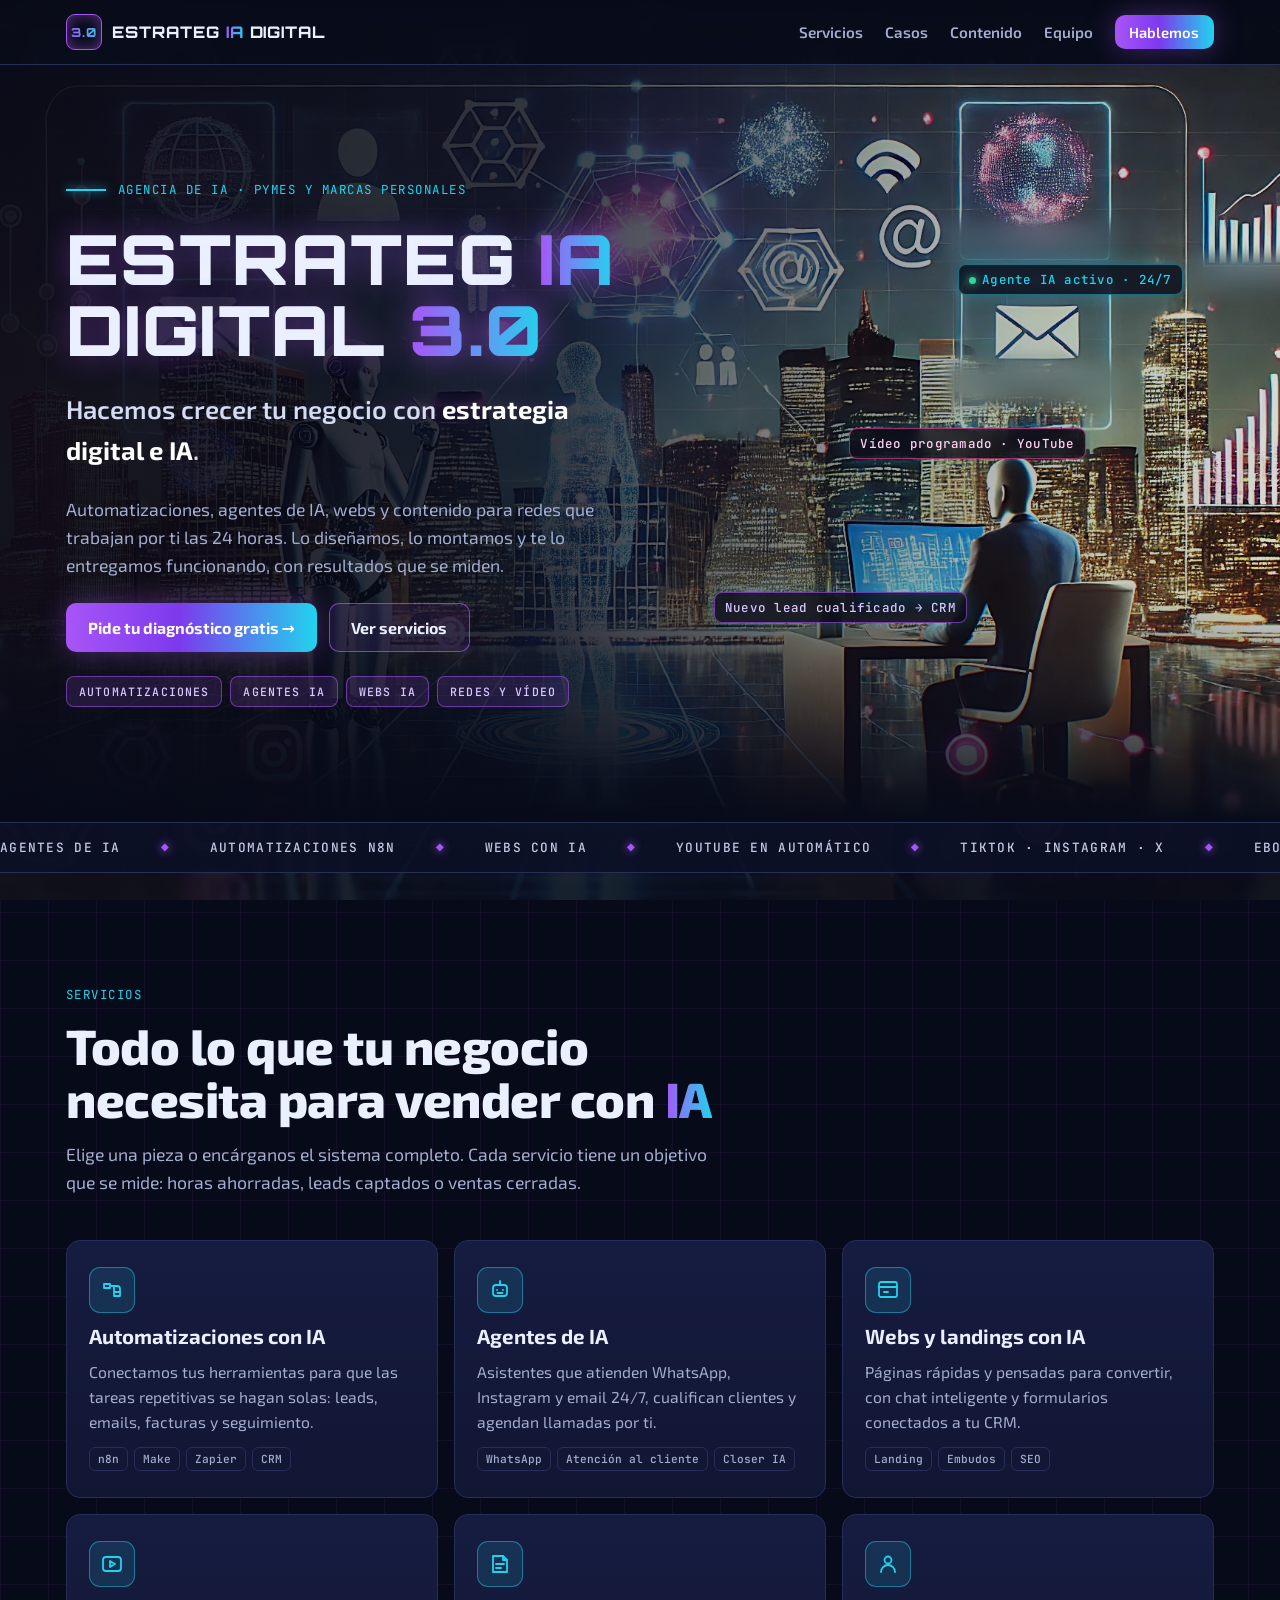
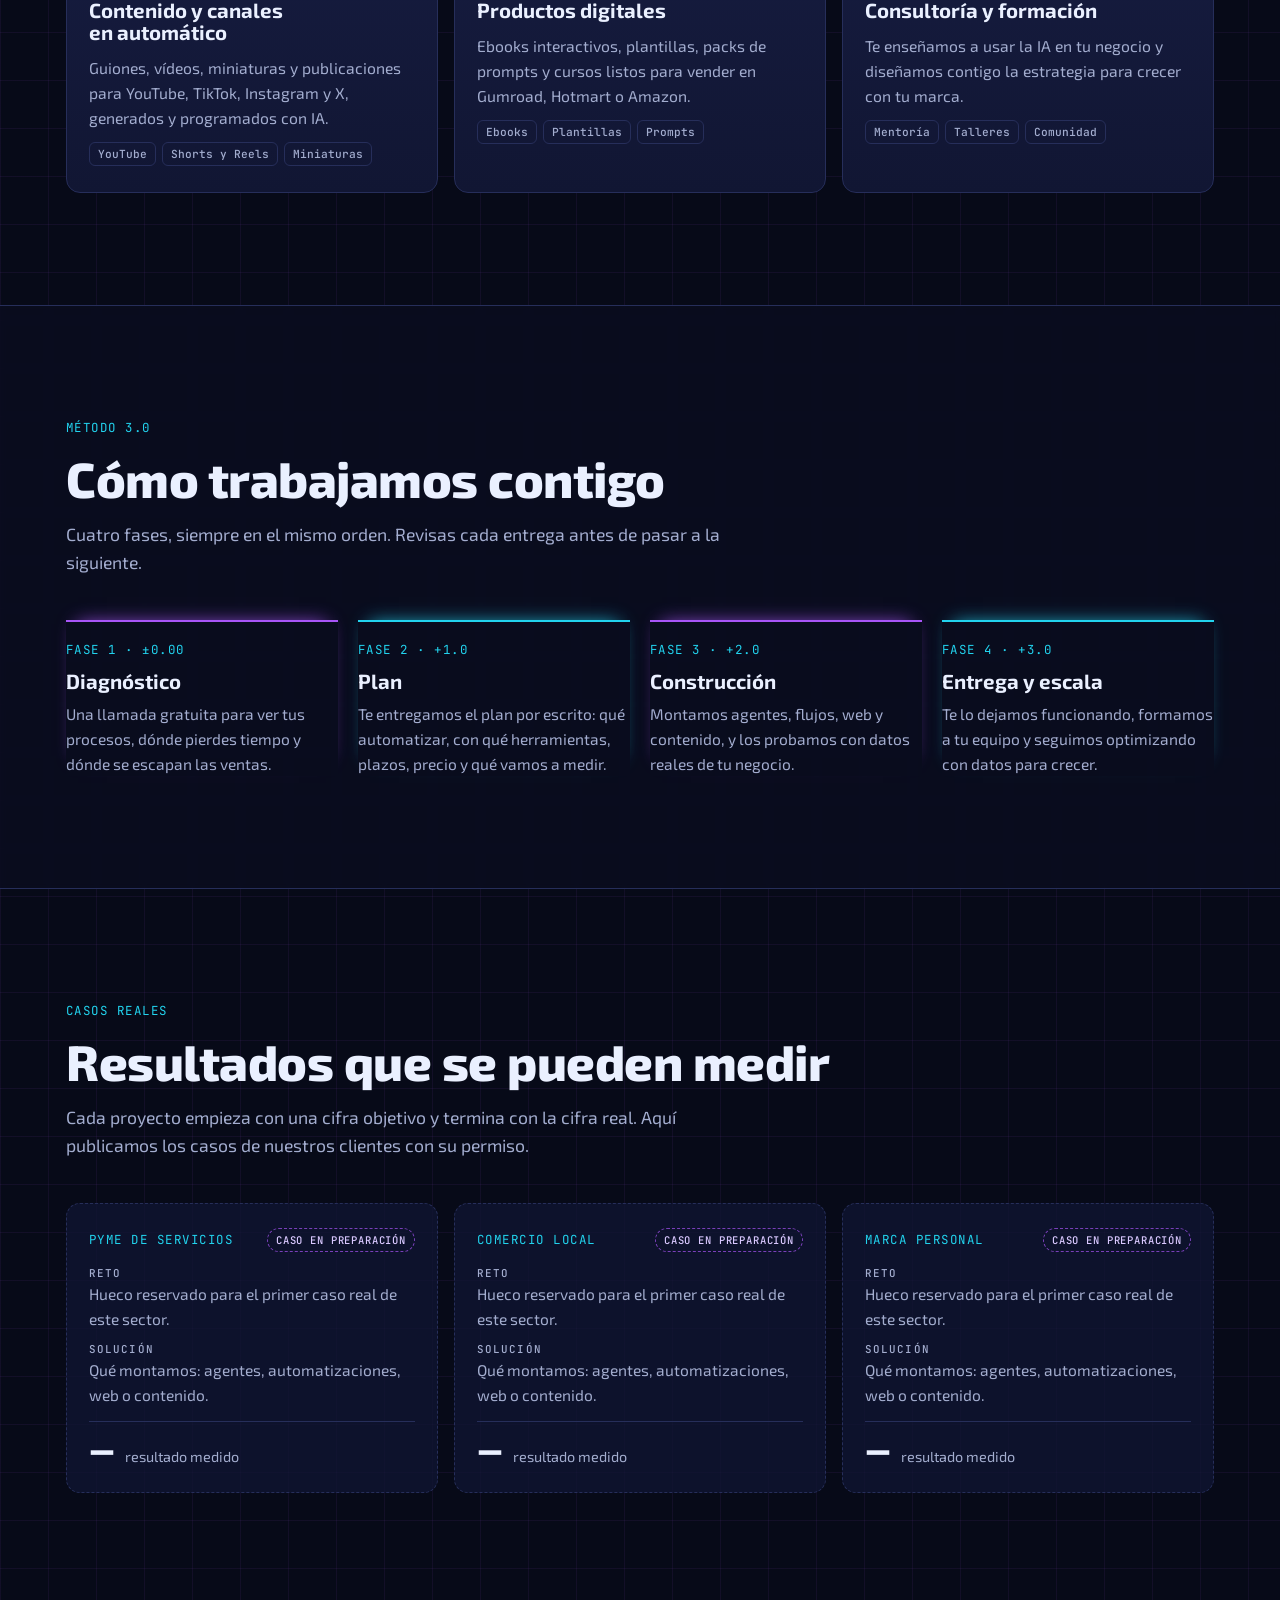
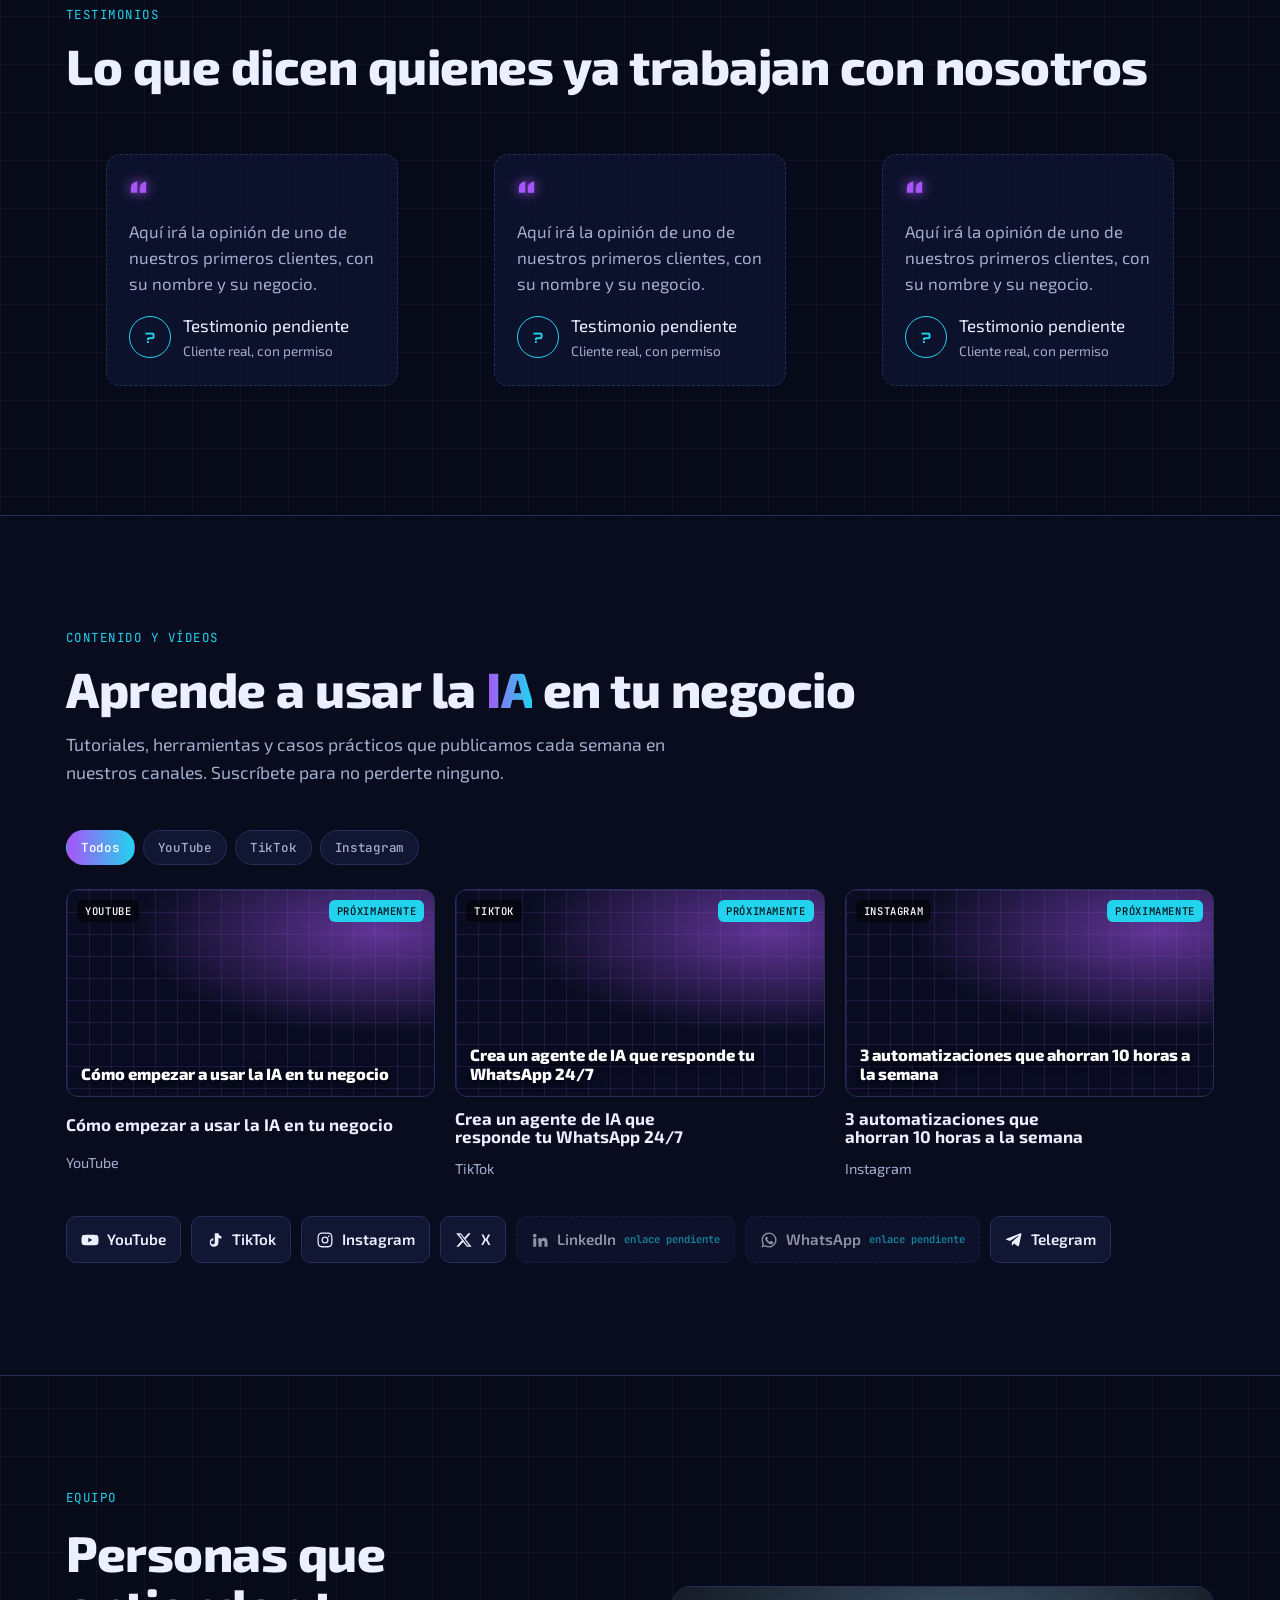
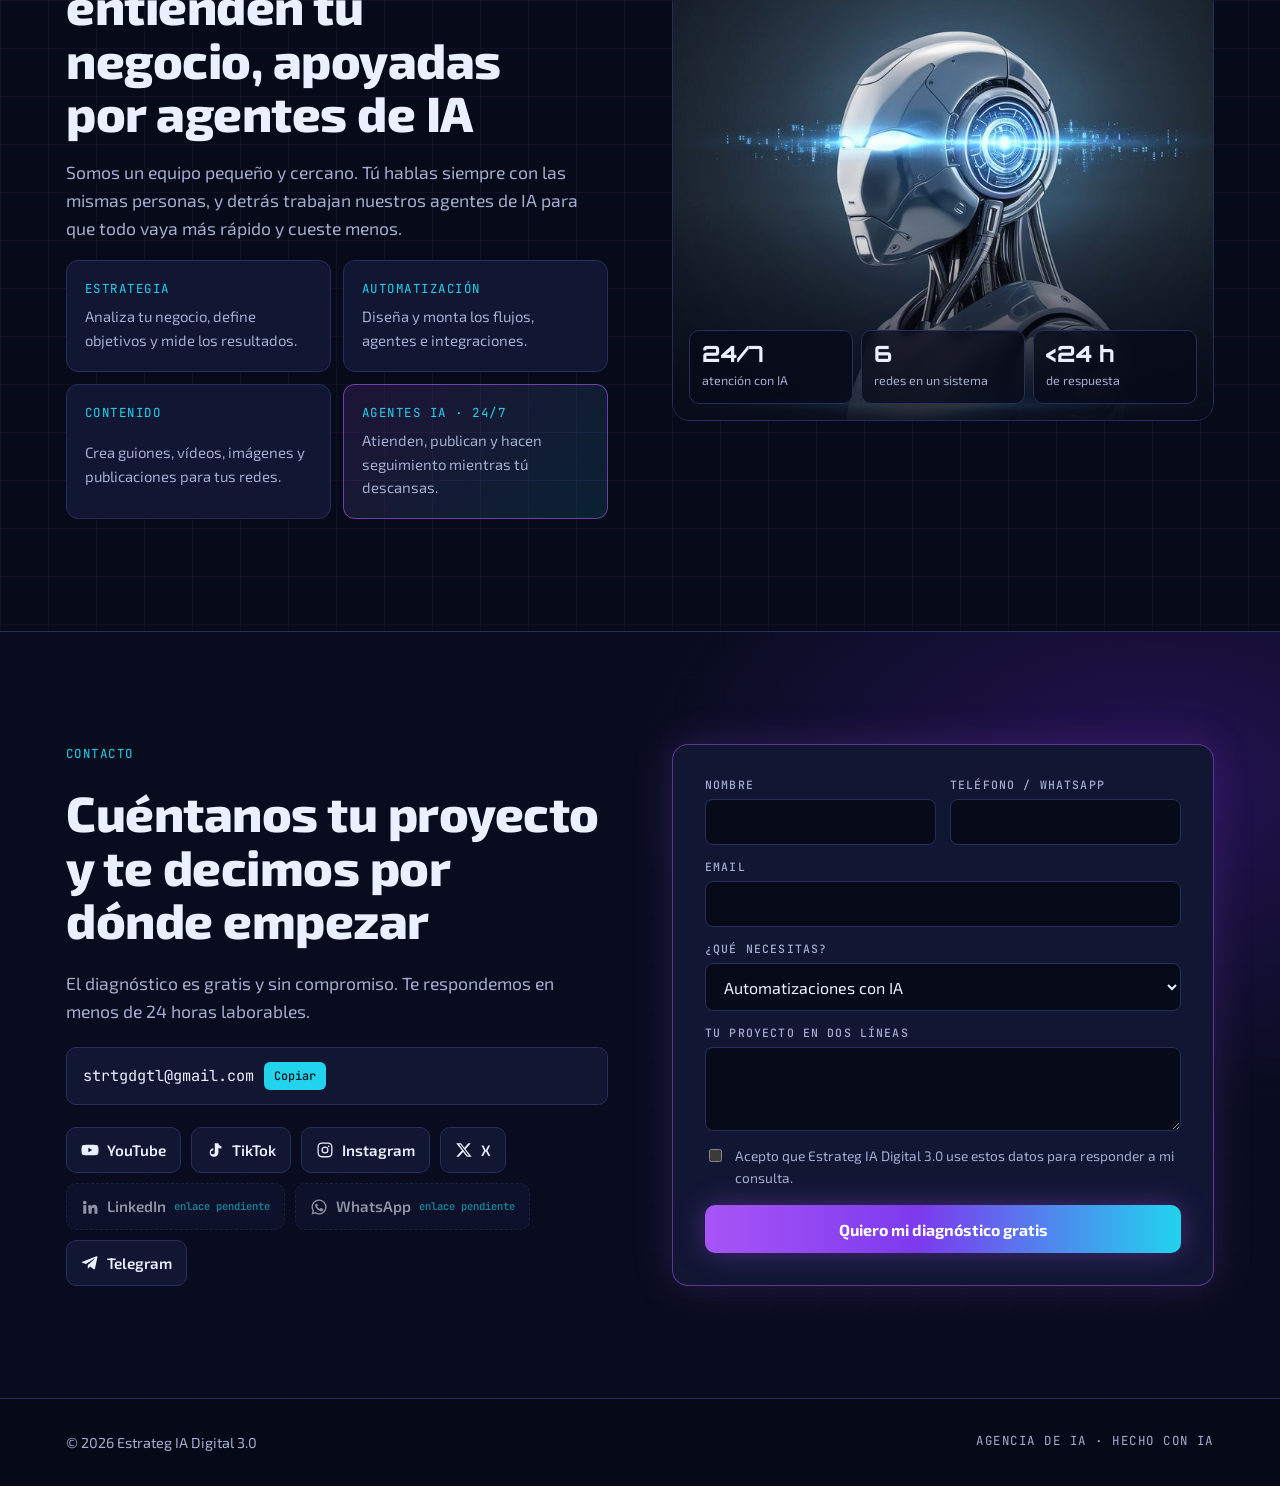
==== commit 7d866314: "Landing: enlace a la comunidad de Telegram Co-Authored-By: Claude Opus 5.5 <noreply@anthropic.com> C" ====
--- a/web/index.html
+++ b/web/index.html
@@ -460,7 +460,8 @@
     instagram: "https://www.instagram.com/estrateg.ia.digital.3.0/",
     x:         "https://x.com/2279Jmgarcia",
     linkedin:  "",
-    whatsapp:  ""
+    whatsapp:  "",
+    telegram:  "https://t.me/+SrHN9IUW5pZmNzA0"
   },
   /* Ejemplo de caso:
      { sector: "Clínica dental", reto: "...", solucion: "...", cifra: "-12 h", resultado: "de trabajo manual a la semana" } */
@@ -481,9 +482,10 @@
   instagram: '<path d="M12 7.3a4.7 4.7 0 1 0 0 9.4 4.7 4.7 0 0 0 0-9.4zm0 7.7a3 3 0 1 1 0-6 3 3 0 0 1 0 6zm6-7.9a1.1 1.1 0 1 1-2.2 0 1.1 1.1 0 0 1 2.2 0zM12 3.6c2.7 0 3 0 4.1.1 2.7.1 4 1.4 4.1 4.1.1 1.1.1 1.4.1 4.1s0 3-.1 4.1c-.1 2.7-1.4 4-4.1 4.1-1.1.1-1.4.1-4.1.1s-3 0-4.1-.1c-2.7-.1-4-1.4-4.1-4.1C3.7 15 3.6 14.7 3.6 12s0-3 .1-4.1c.1-2.7 1.4-4 4.1-4.1 1.1-.1 1.4-.2 4.2-.2zM12 2c-2.7 0-3.1 0-4.1.1C4.2 2.2 2.2 4.2 2.1 7.9 2 8.9 2 9.3 2 12s0 3.1.1 4.1c.1 3.7 2.1 5.7 5.8 5.8 1 .1 1.4.1 4.1.1s3.1 0 4.1-.1c3.7-.1 5.7-2.1 5.8-5.8.1-1 .1-1.4.1-4.1s0-3.1-.1-4.1c-.1-3.7-2.1-5.7-5.8-5.8C15.1 2 14.7 2 12 2z"/>',
   x: '<path d="M17.8 3h3.2l-7 8 8.2 10h-6.4l-5-6.5L5 21H1.8l7.5-8.6L1.5 3H8l4.5 6zm-1.1 16.2h1.8L7.4 4.7H5.5z"/>',
   linkedin: '<path d="M4.98 3.5a2.5 2.5 0 1 1 0 5 2.5 2.5 0 0 1 0-5zM3 9.5h4V21H3zM9.5 9.5h3.8v1.6h.1c.5-1 1.8-2 3.8-2 4 0 4.8 2.6 4.8 6V21h-4v-5.2c0-1.3 0-2.9-1.8-2.9s-2 1.4-2 2.8V21h-4z"/>',
+  telegram: '<path d="M21.9 4.3 18.7 19.4c-.2 1-.9 1.3-1.7.8l-4.8-3.5-2.3 2.2c-.3.3-.5.5-1 .5l.3-4.9 8.9-8c.4-.3-.1-.5-.6-.2L6.5 13.2l-4.7-1.5c-1-.3-1-1 .2-1.5L20.5 3c.9-.3 1.6.2 1.4 1.3z"/>',
   whatsapp: '<path d="M12 2a10 10 0 0 0-8.6 15l-1.4 5 5.1-1.3A10 10 0 1 0 12 2zm0 18.2a8.2 8.2 0 0 1-4.2-1.2l-.3-.2-3 .8.8-2.9-.2-.3A8.2 8.2 0 1 1 12 20.2zm4.5-6.1c-.2-.1-1.5-.7-1.7-.8s-.4-.1-.6.1l-.8 1c-.1.2-.3.2-.5.1a6.7 6.7 0 0 1-3.3-2.9c-.3-.4.3-.4.8-1.3.1-.2 0-.3 0-.4l-.8-1.8c-.2-.5-.4-.4-.6-.4h-.5a1 1 0 0 0-.7.3 3 3 0 0 0-.9 2.2 5.2 5.2 0 0 0 1.1 2.7 11.8 11.8 0 0 0 4.5 4c1.7.7 2.3.8 3.2.6a2.7 2.7 0 0 0 1.8-1.2 2.2 2.2 0 0 0 .1-1.3c0-.1-.2-.2-.4-.3z"/>'
 };
-const NAMES = { youtube:"YouTube", tiktok:"TikTok", instagram:"Instagram", x:"X", linkedin:"LinkedIn", whatsapp:"WhatsApp" };
+const NAMES = { youtube:"YouTube", tiktok:"TikTok", instagram:"Instagram", x:"X", linkedin:"LinkedIn", whatsapp:"WhatsApp", telegram:"Telegram" };
 const esc = s => String(s ?? "").replace(/[&<>"']/g, c => ({"&":"&amp;","<":"&lt;",">":"&gt;",'"':"&quot;","'":"&#39;"}[c]));
 const svg = k => `<svg viewBox="0 0 24 24" aria-hidden="true">${ICONS[k] || ""}</svg>`;
 const $ = id => document.getElementById(id);
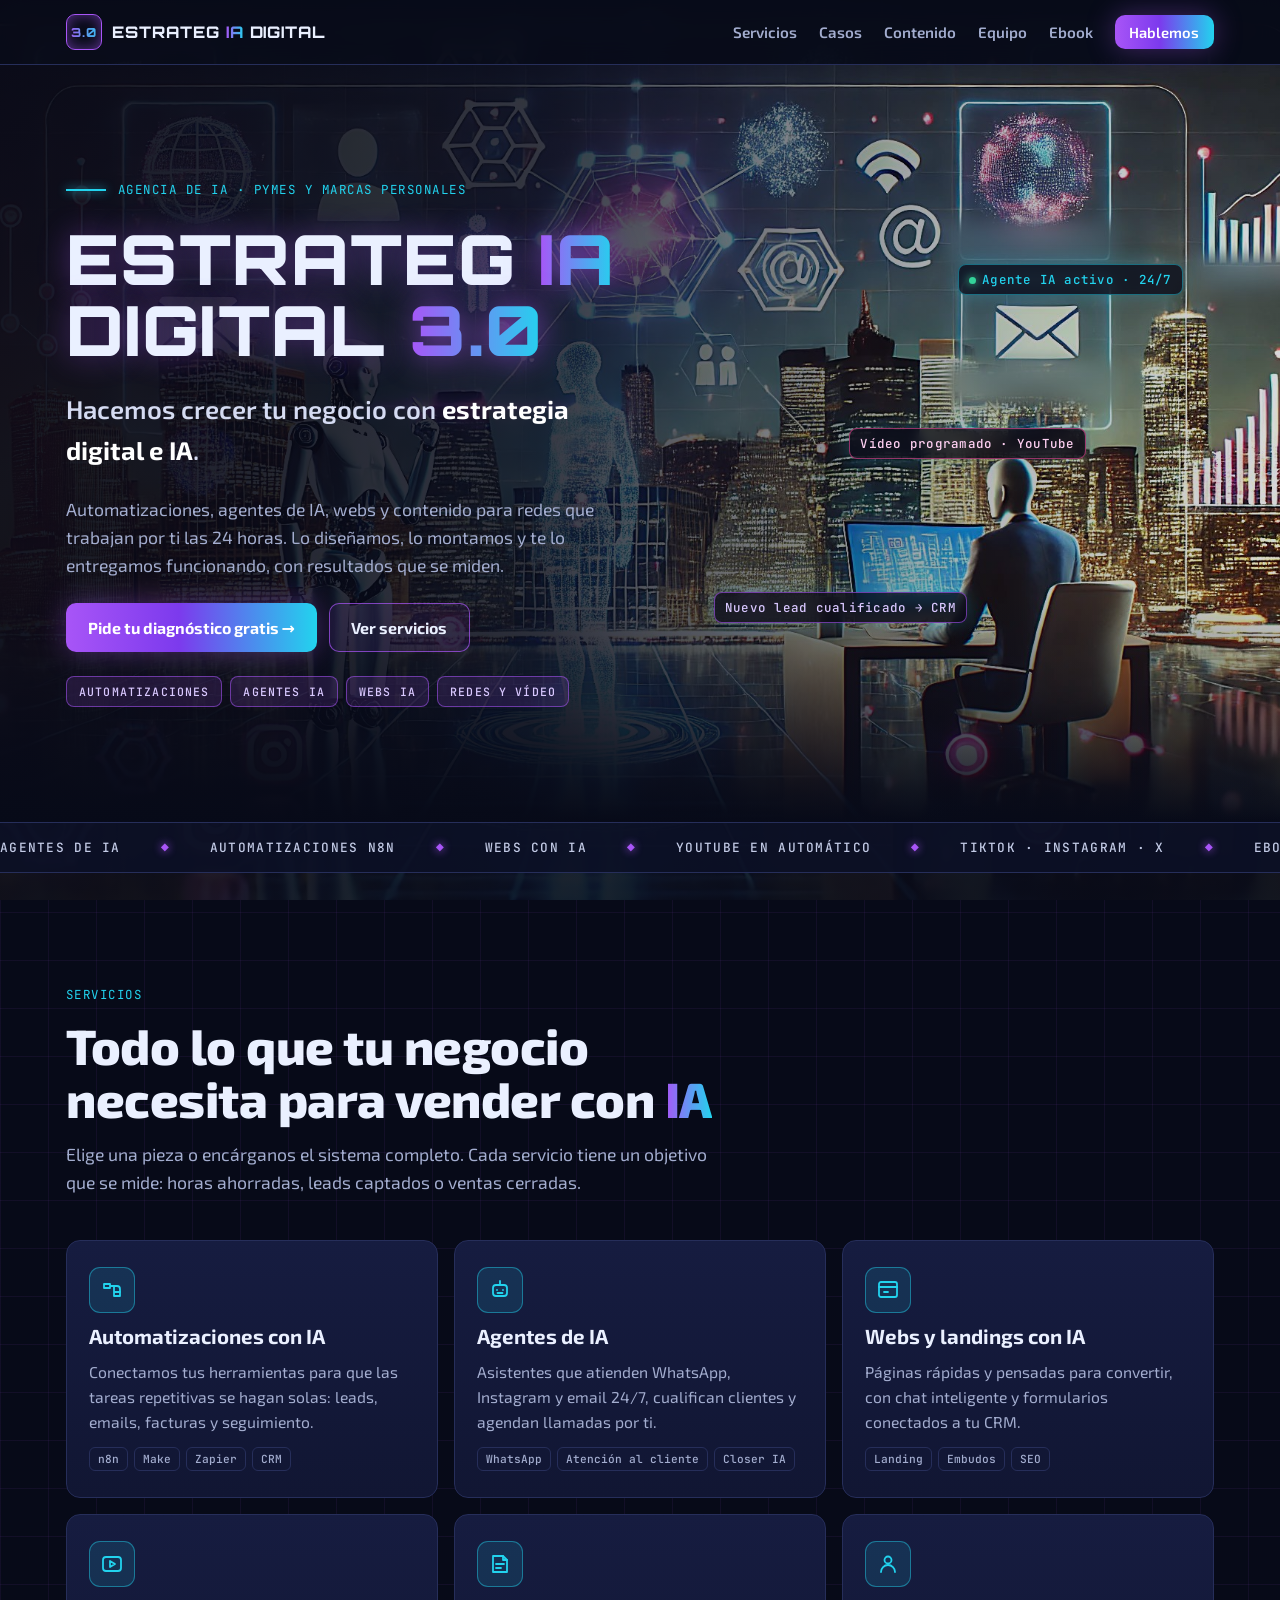
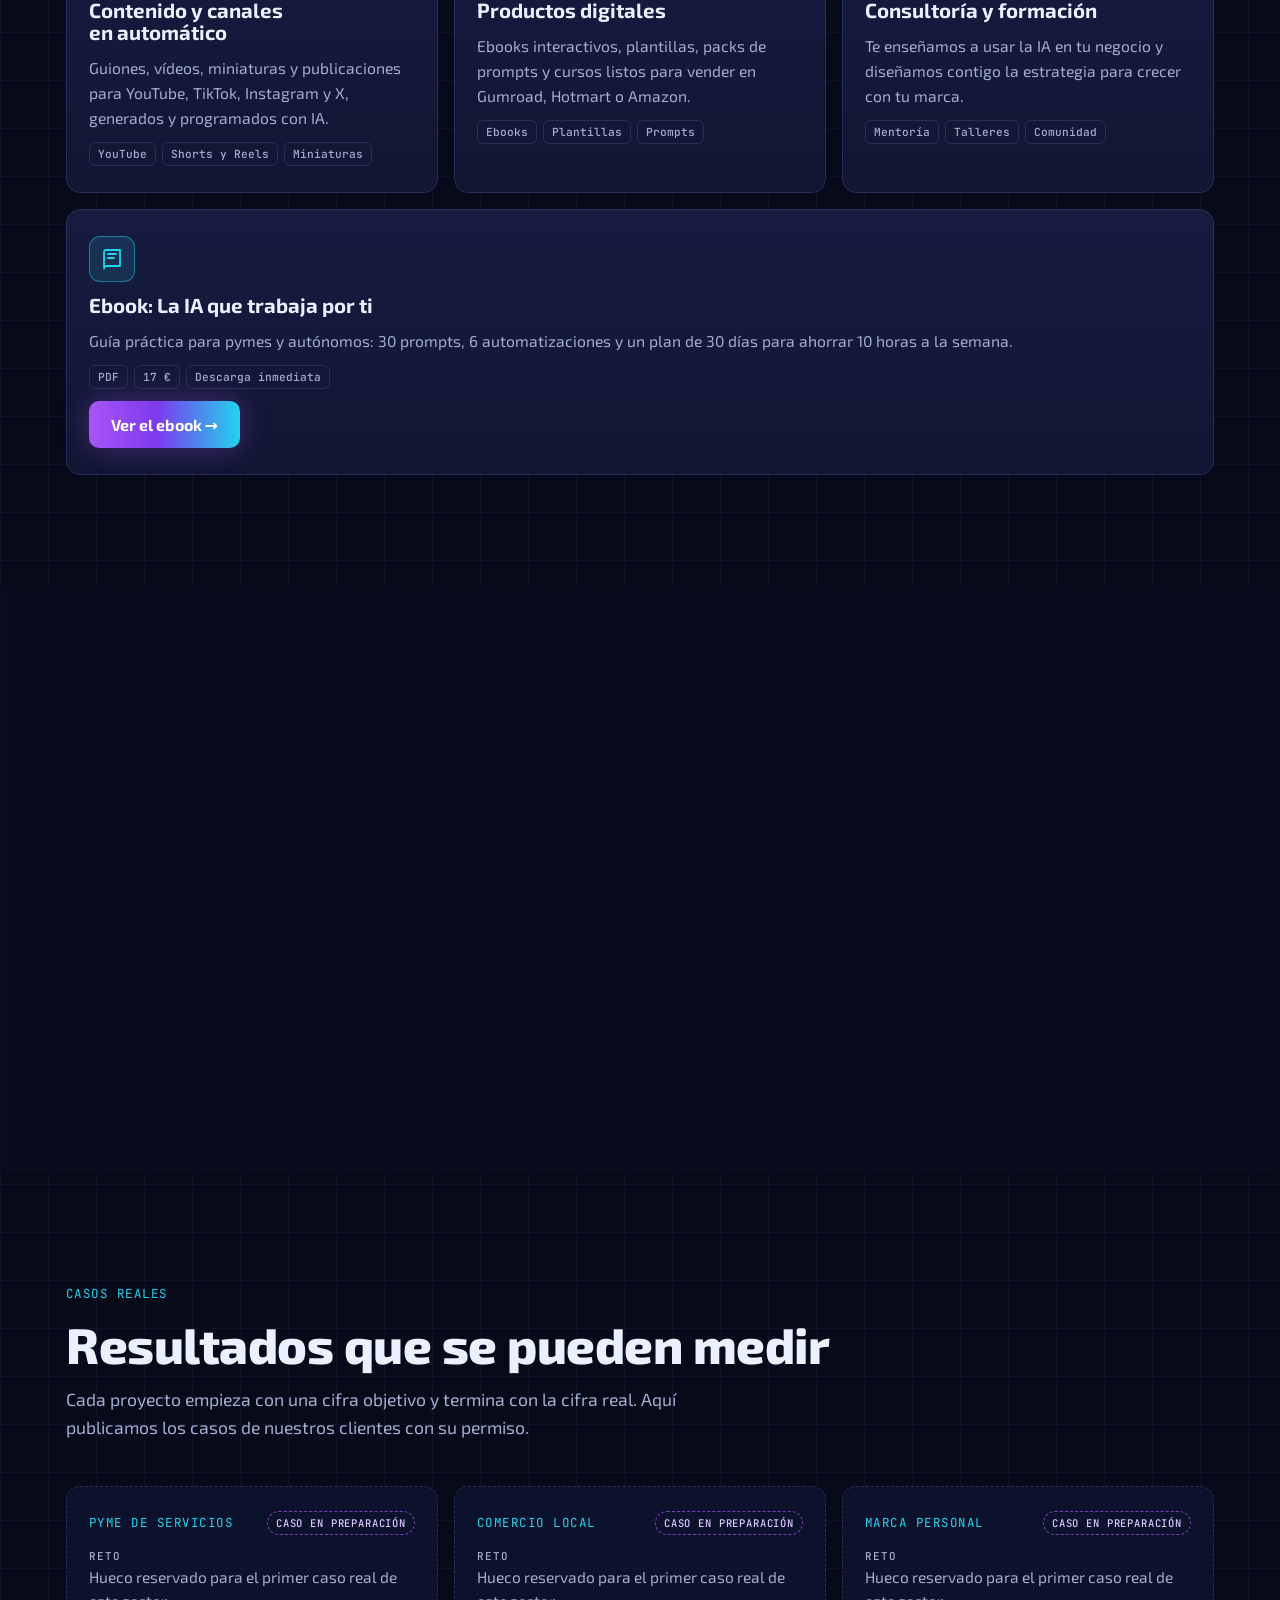
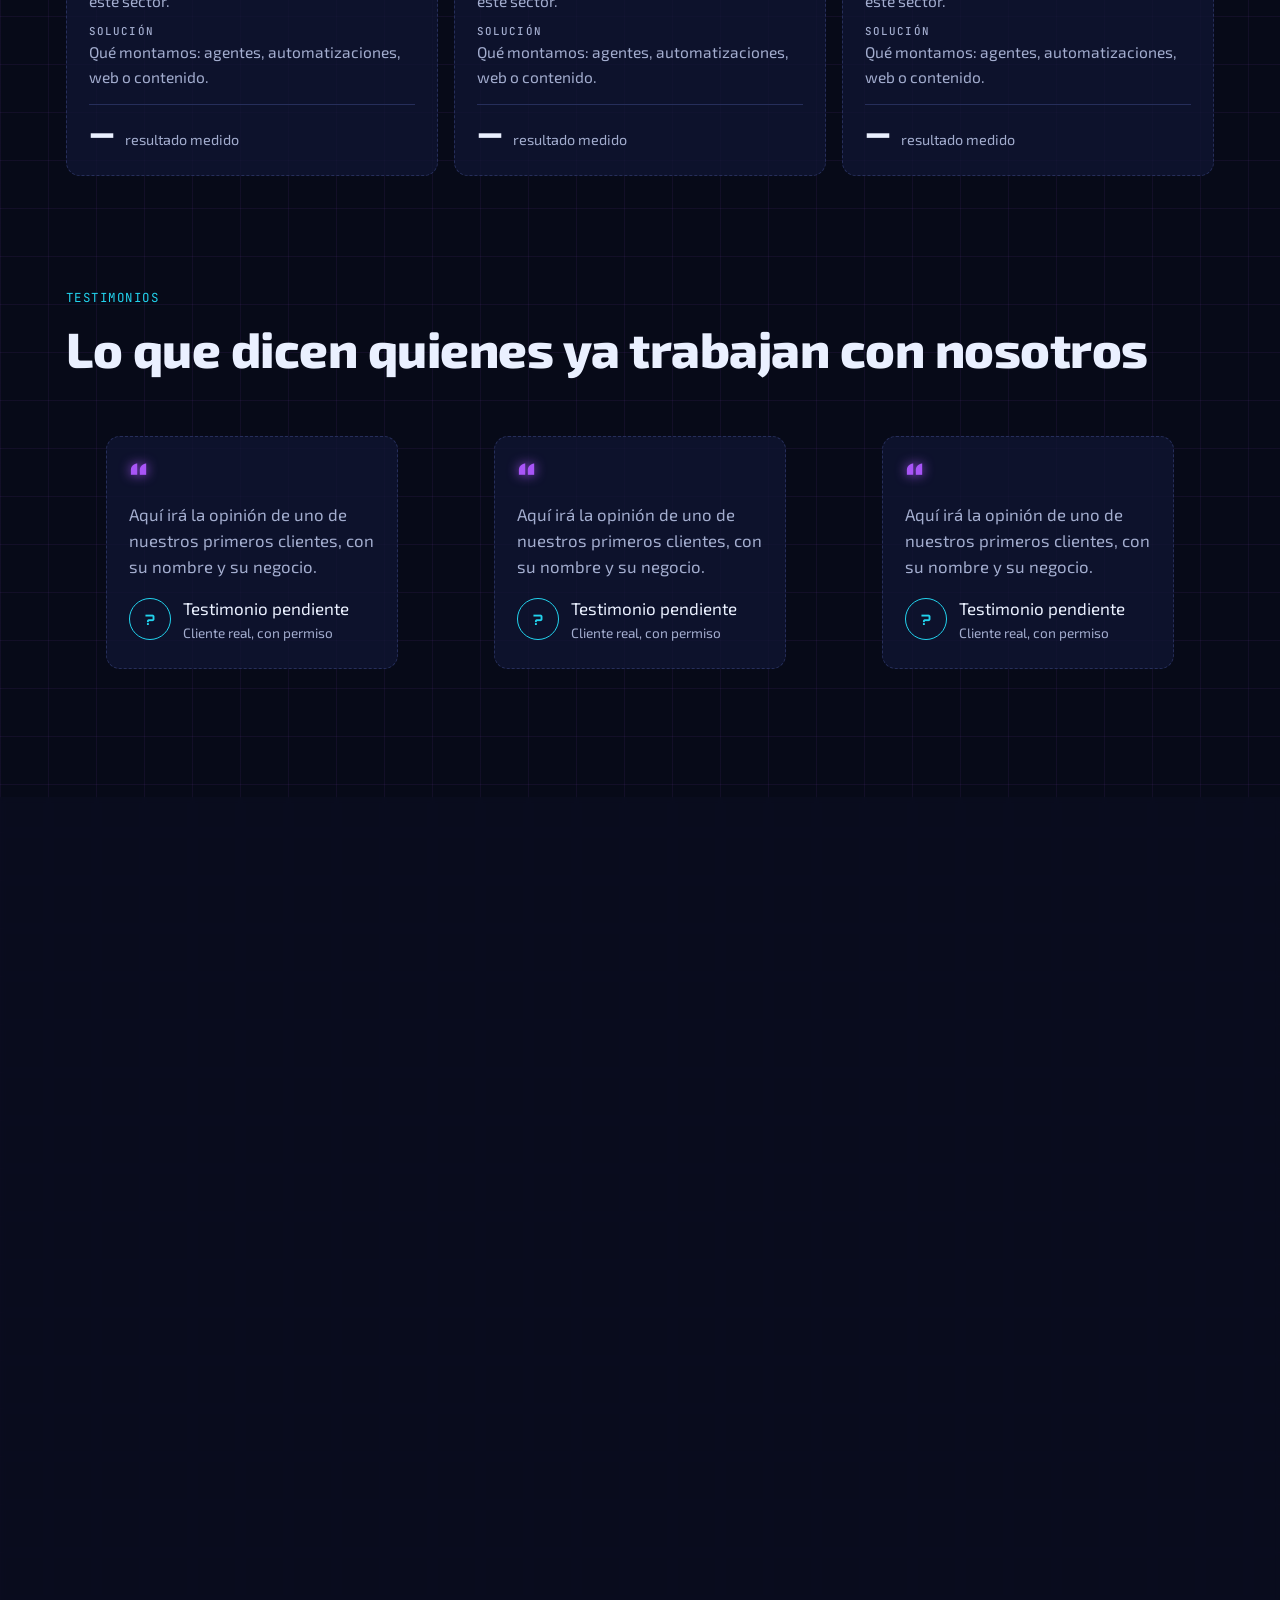
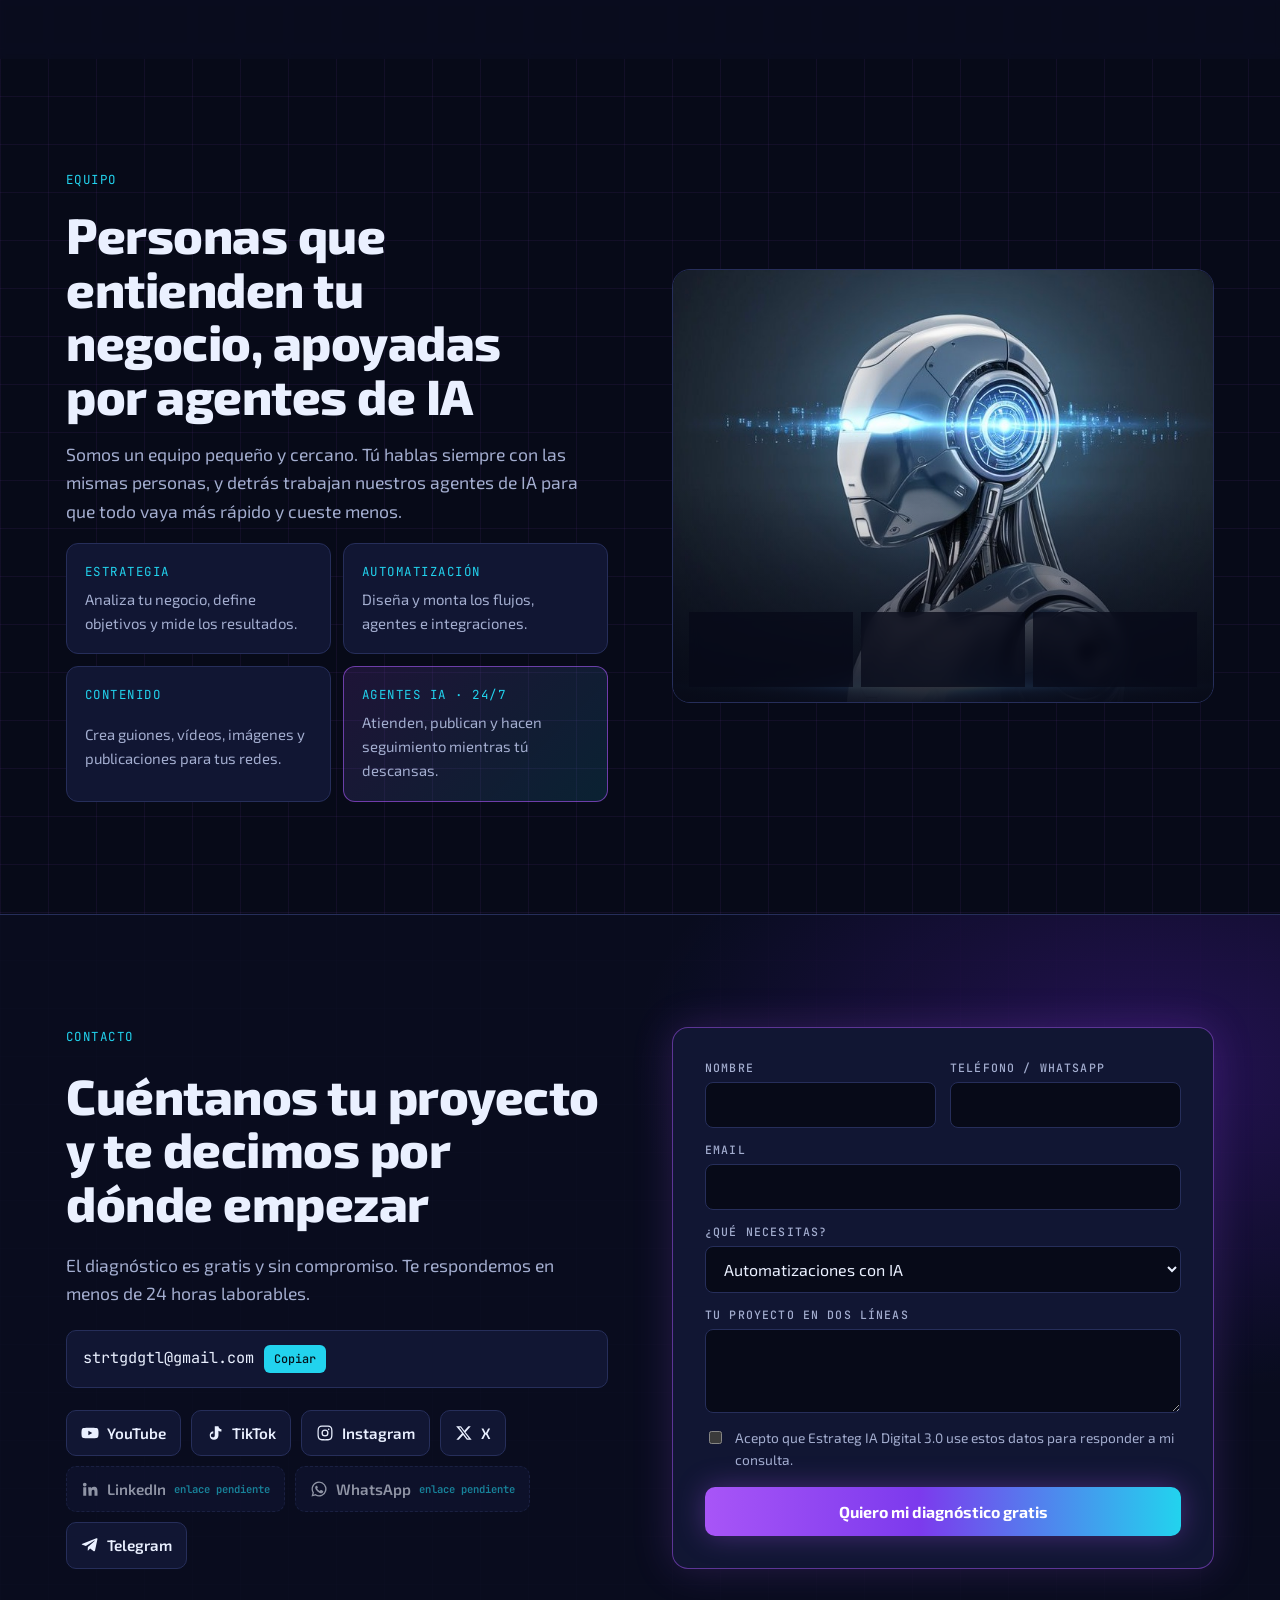
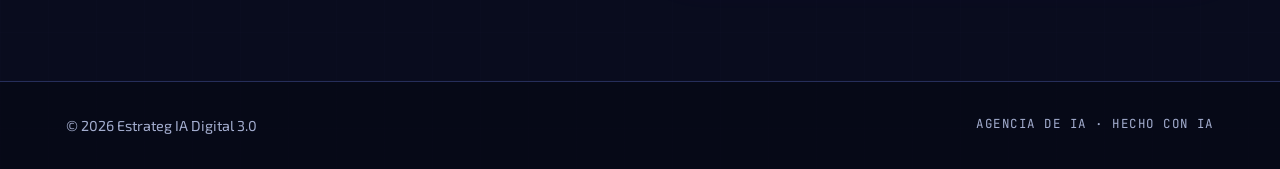
==== commit 05e5c0db: "Web pública: incluye la página del ebook y su enlace en el menú y en servicios Combina la landing de" ====
--- a/web/index.html
+++ b/web/index.html
@@ -241,6 +241,7 @@
       <a href="#casos">Casos</a>
       <a href="#contenido">Contenido</a>
       <a href="#equipo">Equipo</a>
+      <a href="ebook/">Ebook</a>
       <a class="btn btn-primary" href="#contacto">Hablemos</a>
     </nav>
   </div>
@@ -320,6 +321,13 @@
           <h3>Consultoría y formación</h3>
           <p>Te enseñamos a usar la IA en tu negocio y diseñamos contigo la estrategia para crecer con tu marca.</p>
           <ul><li>Mentoría</li><li>Talleres</li><li>Comunidad</li></ul>
+        </article>
+        <article class="svc" style="grid-column:1/-1">
+          <div class="ico"><svg viewBox="0 0 24 24"><path d="M4 19.5V5a2 2 0 0 1 2-2h14v16H6.5A2.5 2.5 0 0 0 4 21.5"/><path d="M8 7h8M8 11h6"/></svg></div>
+          <h3>Ebook: La IA que trabaja por ti</h3>
+          <p>Guía práctica para pymes y autónomos: 30 prompts, 6 automatizaciones y un plan de 30 días para ahorrar 10 horas a la semana.</p>
+          <ul><li>PDF</li><li>17 €</li><li>Descarga inmediata</li></ul>
+          <div><a class="btn btn-primary" href="ebook/">Ver el ebook →</a></div>
         </article>
       </div>
     </div>
